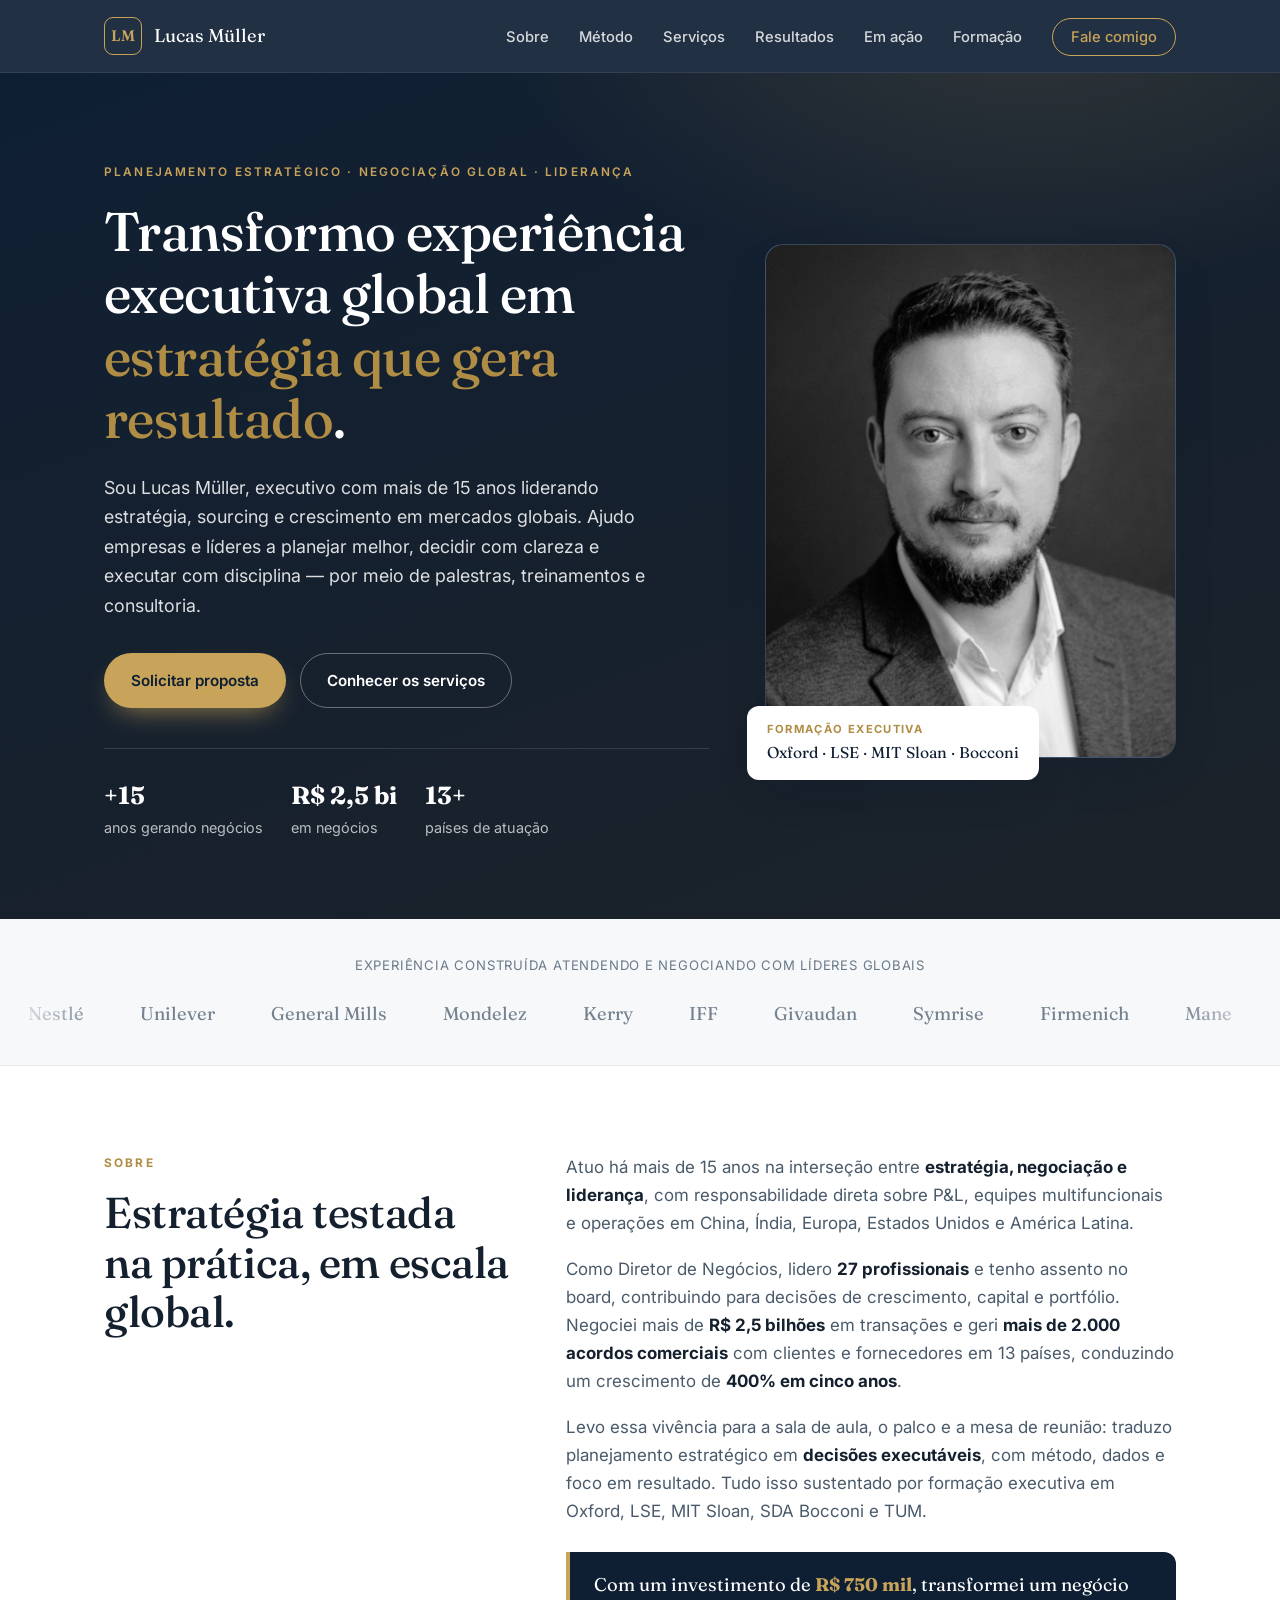
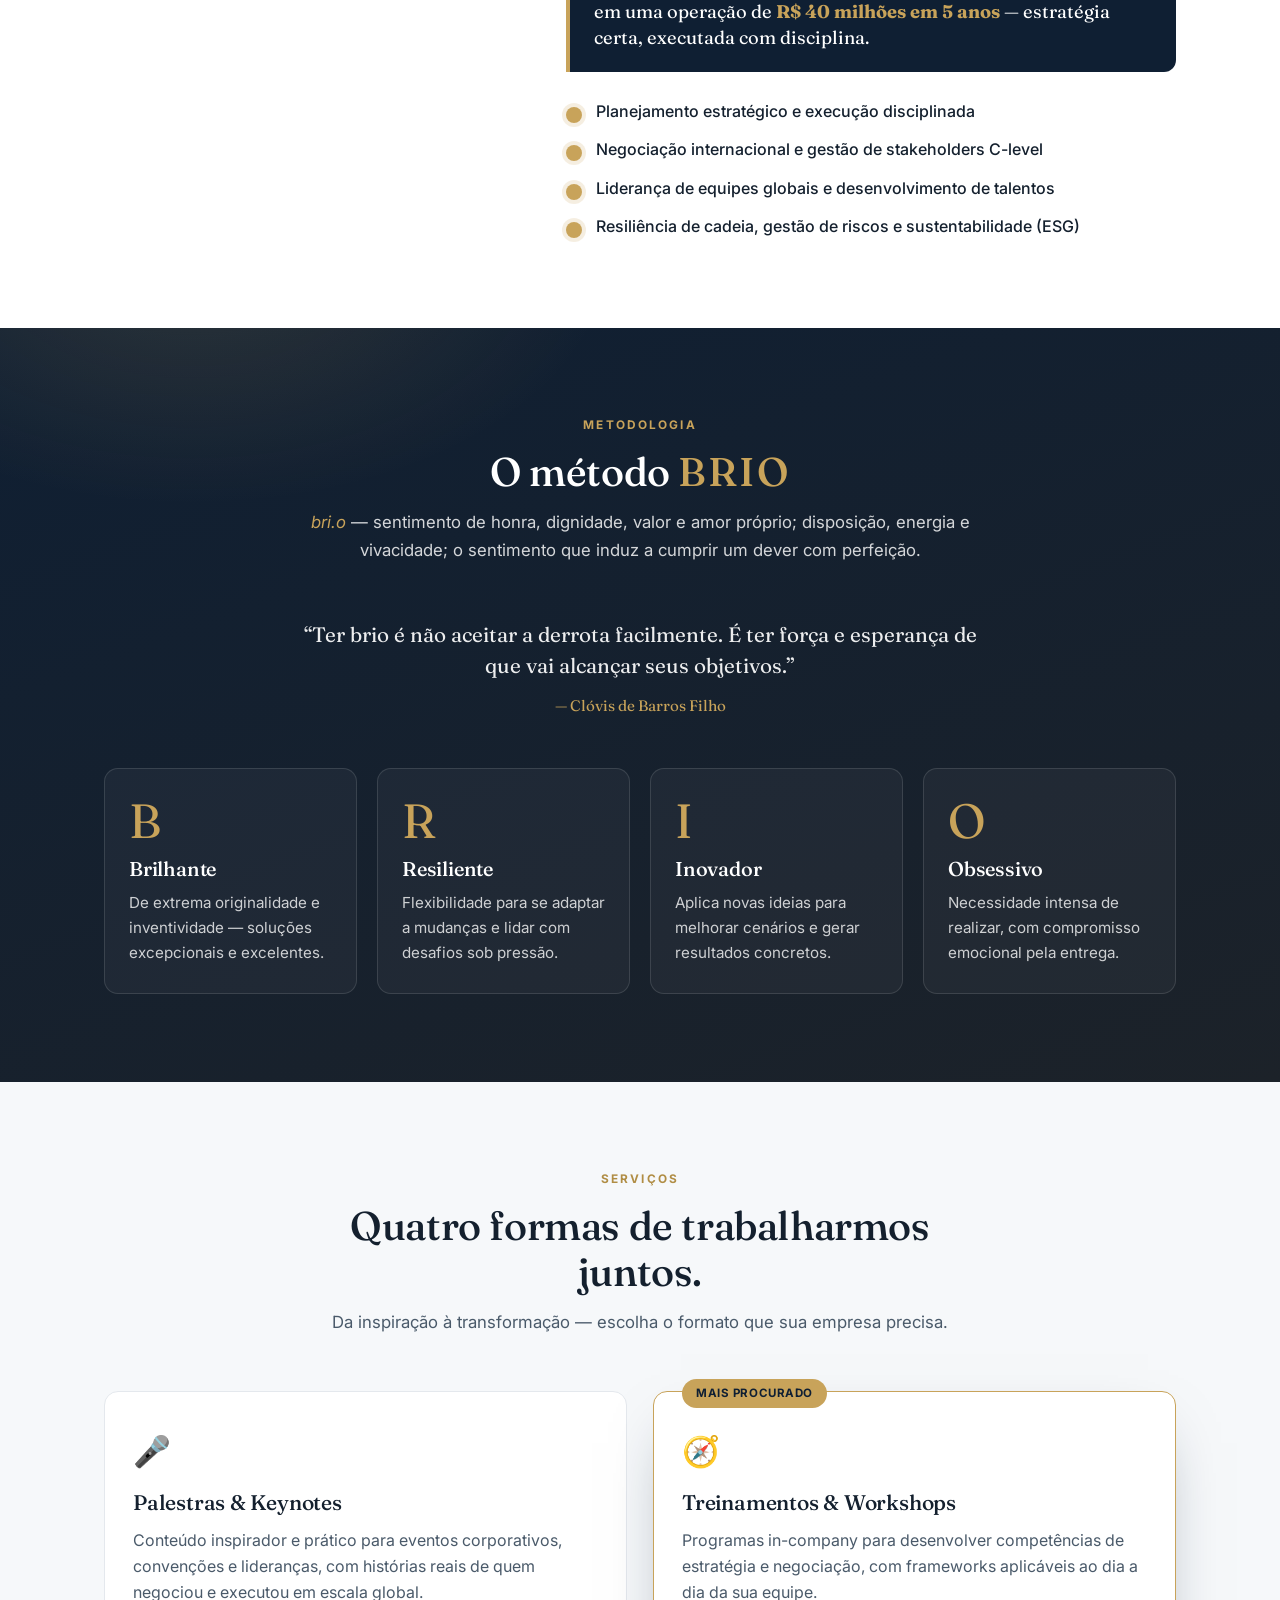
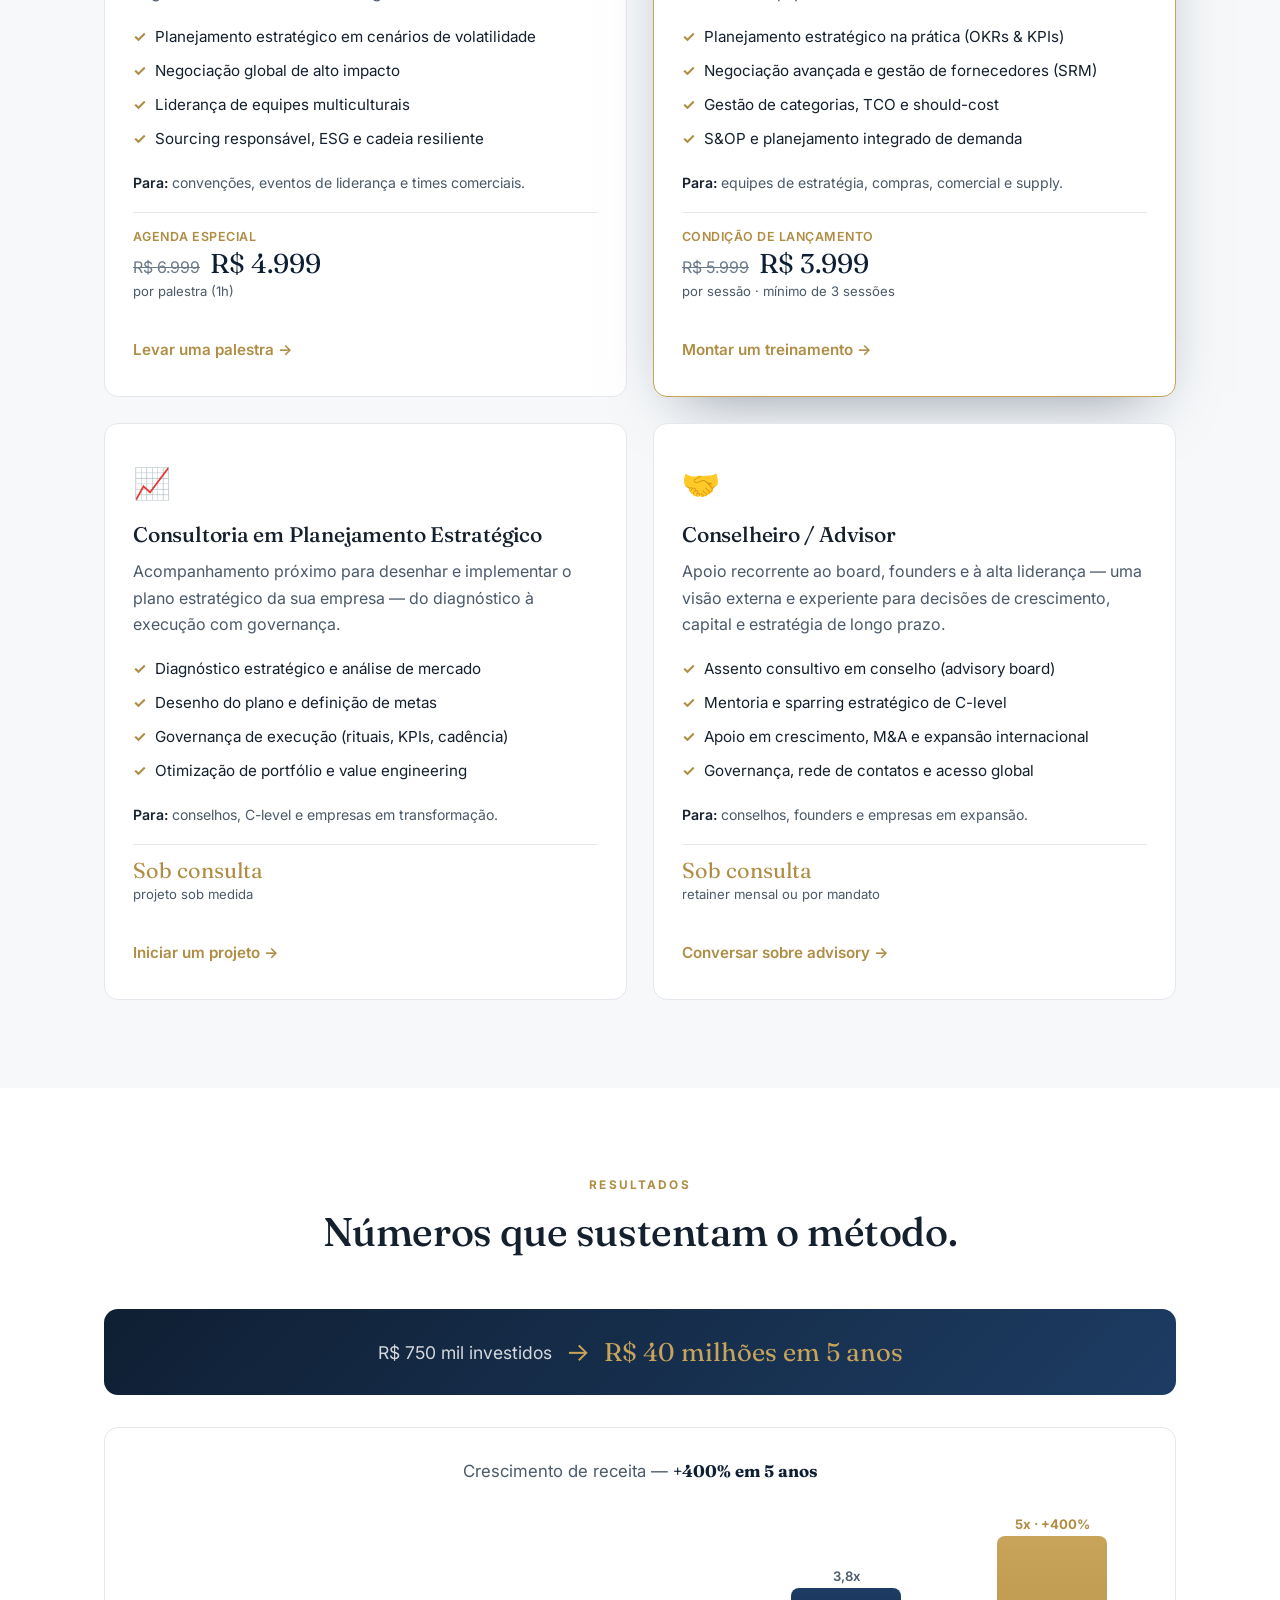
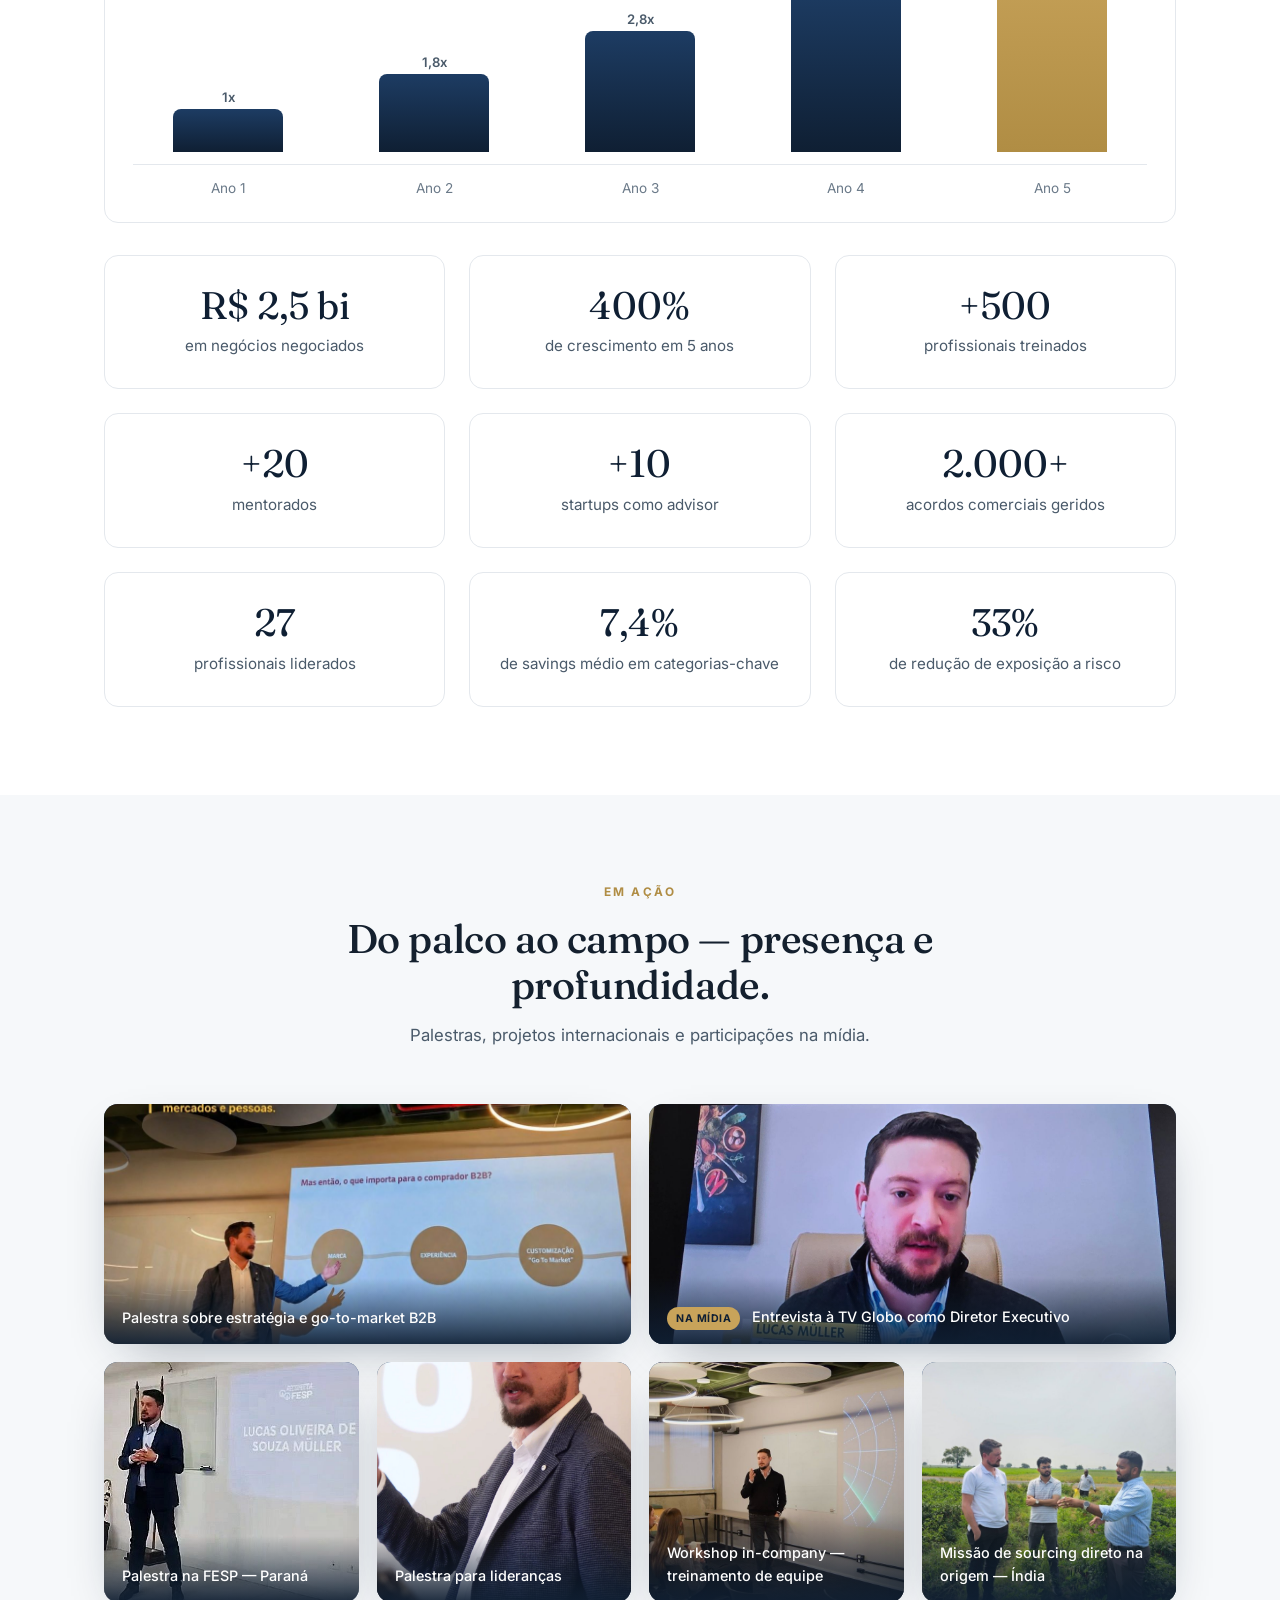
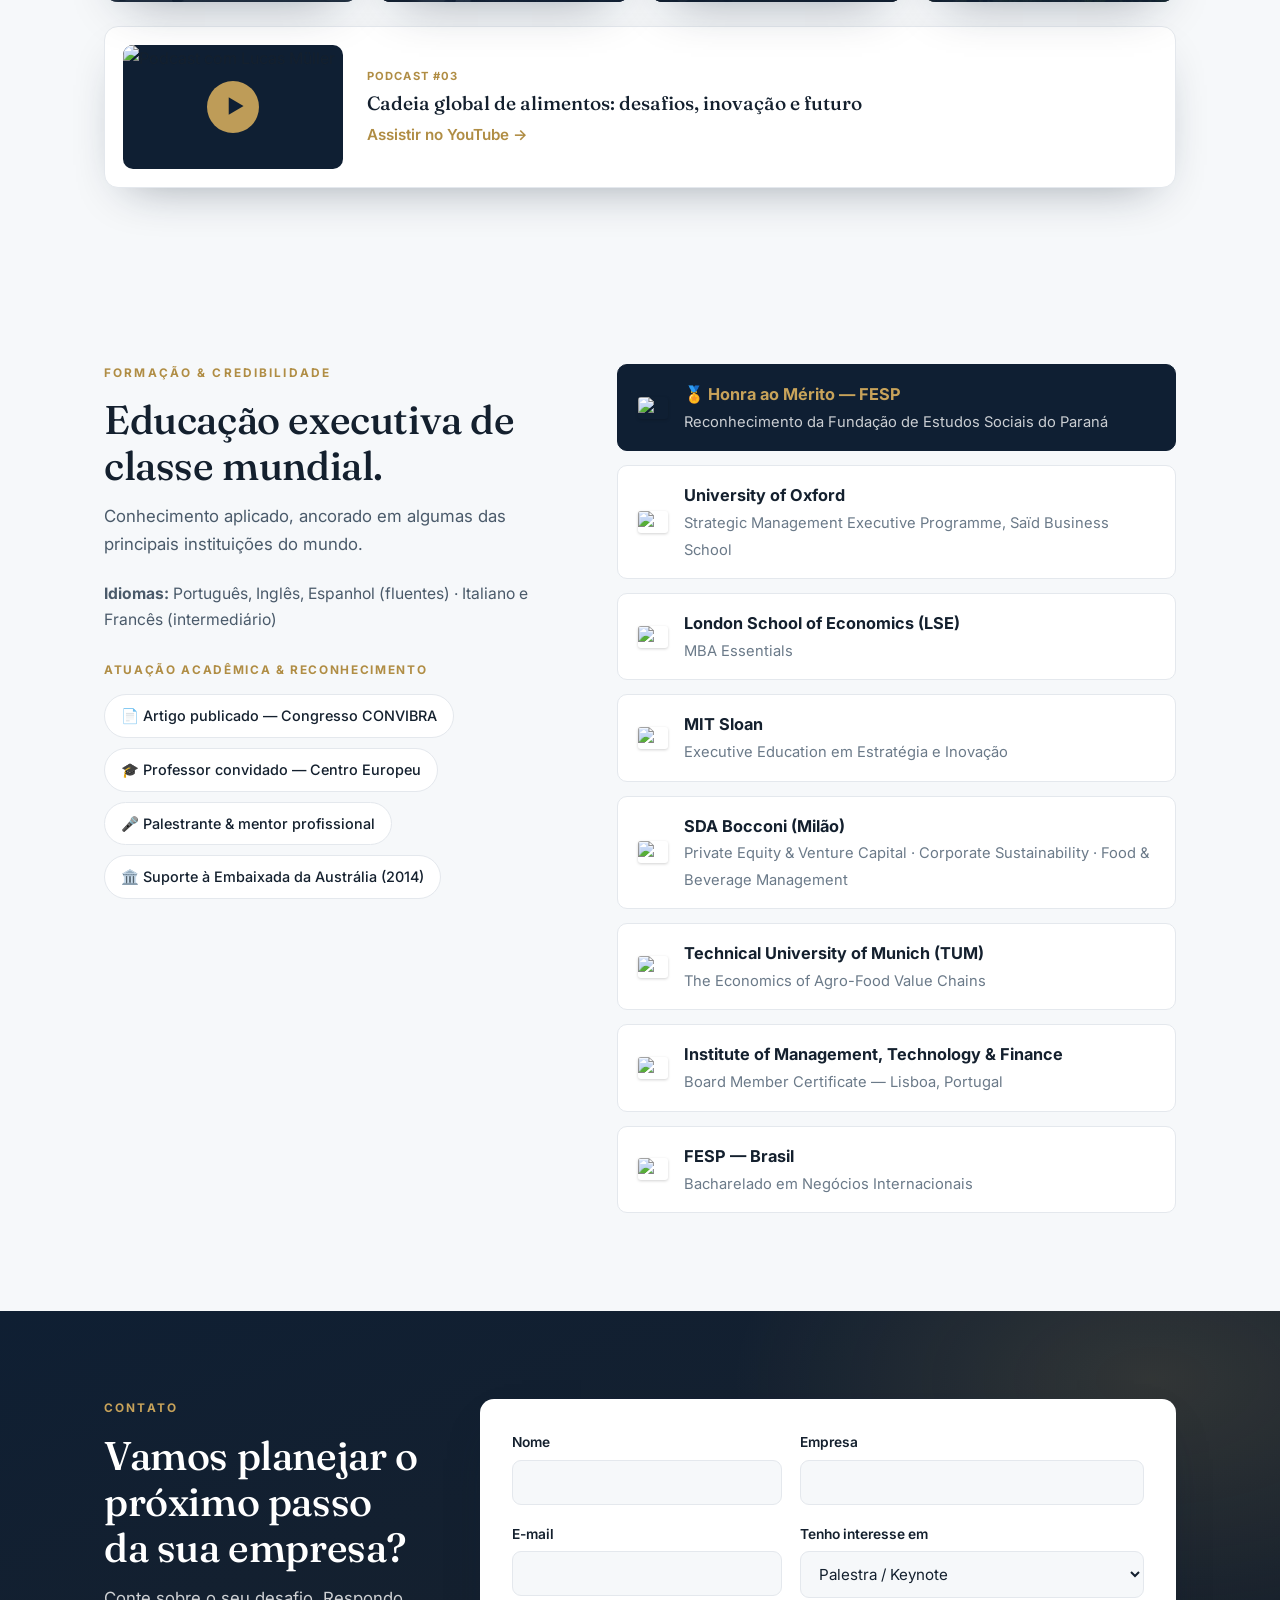
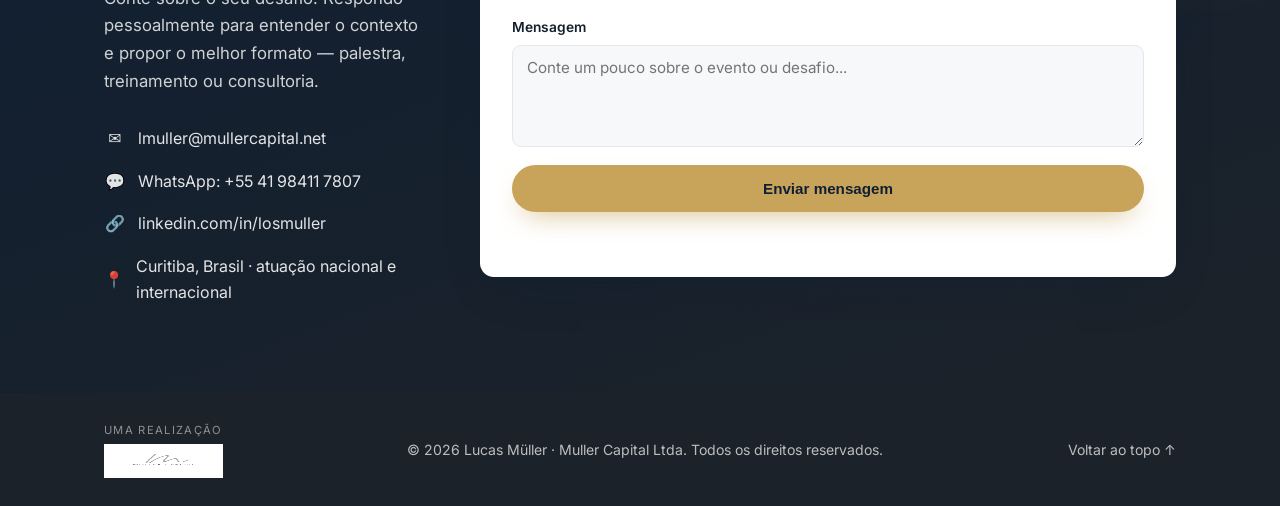
==== index.html @ fb9615a2 "Add files via upload" ====
<!DOCTYPE html>
<html lang="pt-BR">
<head>
  <meta charset="UTF-8" />
  <meta name="viewport" content="width=device-width, initial-scale=1.0" />
  <title>Lucas Müller — Palestras, Treinamentos e Consultoria em Planejamento Estratégico</title>
  <meta name="description" content="Lucas Müller — executivo com 15+ anos em estratégia, negociação global e liderança. Palestras, treinamentos e consultoria em planejamento estratégico para empresas." />
  <meta name="author" content="Lucas Müller" />
  <!-- Site público: indexável por buscadores -->
  <meta name="robots" content="index, follow" />
  <link rel="canonical" href="https://mullercapital.net/" />

  <!-- Open Graph / compartilhamento social -->
  <meta property="og:type" content="website" />
  <meta property="og:url" content="https://mullercapital.net/" />
  <meta property="og:site_name" content="Lucas Müller" />
  <meta property="og:title" content="Lucas Müller — Planejamento Estratégico" />
  <meta property="og:description" content="Palestras, treinamentos e consultoria em planejamento estratégico, negociação e liderança global." />
  <meta property="og:image" content="https://mullercapital.net/assets/lucas.jpg" />
  <meta property="og:locale" content="pt_BR" />
  <meta name="twitter:card" content="summary_large_image" />
  <meta name="twitter:title" content="Lucas Müller — Planejamento Estratégico" />
  <meta name="twitter:description" content="Palestras, treinamentos e consultoria em planejamento estratégico, negociação e liderança global." />
  <meta name="twitter:image" content="https://mullercapital.net/assets/lucas.jpg" />
  <meta name="theme-color" content="#0f1f33" />

  <link rel="icon" href="data:image/svg+xml,%3Csvg xmlns='http://www.w3.org/2000/svg' viewBox='0 0 64 64'%3E%3Crect width='64' height='64' rx='12' fill='%230f1f33'/%3E%3Ctext x='32' y='43' font-family='Georgia,serif' font-size='30' font-weight='700' fill='%23c8a35a' text-anchor='middle'%3ELM%3C/text%3E%3C/svg%3E" />
  <link rel="preconnect" href="https://fonts.googleapis.com" />
  <link rel="preconnect" href="https://fonts.gstatic.com" crossorigin />
  <link href="https://fonts.googleapis.com/css2?family=Fraunces:opsz,wght@9..144,400;9..144,500;9..144,600&family=Inter:wght@400;500;600;700&display=swap" rel="stylesheet" />
  <link rel="stylesheet" href="css/styles.css" />
</head>
<body>

  <!-- ===================== HEADER / NAV ===================== -->
  <header class="site-header" id="top">
    <div class="container nav-wrap">
      <a href="#top" class="brand">
        <span class="brand-mark">LM</span>
        <span class="brand-name">Lucas&nbsp;Müller</span>
      </a>
      <nav class="nav" aria-label="Navegação principal">
        <button class="nav-toggle" aria-expanded="false" aria-controls="nav-menu" aria-label="Abrir menu">
          <span></span><span></span><span></span>
        </button>
        <ul class="nav-menu" id="nav-menu">
          <li><a href="#sobre">Sobre</a></li>
          <li><a href="#metodo">Método</a></li>
          <li><a href="#servicos">Serviços</a></li>
          <li><a href="#resultados">Resultados</a></li>
          <li><a href="#acao">Em ação</a></li>
          <li><a href="#formacao">Formação</a></li>
          <li><a href="#contato" class="nav-cta">Fale comigo</a></li>
        </ul>
      </nav>
    </div>
  </header>

  <!-- ===================== HERO ===================== -->
  <section class="hero">
    <div class="container">
      <div class="hero-grid">
      <div class="hero-copy">
        <p class="eyebrow">Planejamento Estratégico · Negociação Global · Liderança</p>
        <h1>Transformo experiência executiva global em <span class="accent">estratégia que gera resultado</span>.</h1>
        <p class="lead">
          Sou Lucas Müller, executivo com mais de 15 anos liderando estratégia, sourcing e crescimento
          em mercados globais. Ajudo empresas e líderes a planejar melhor, decidir com clareza e executar
          com disciplina — por meio de palestras, treinamentos e consultoria.
        </p>
        <div class="hero-actions">
          <a href="#contato" class="btn btn-primary">Solicitar proposta</a>
          <a href="#servicos" class="btn btn-ghost">Conhecer os serviços</a>
        </div>
        <ul class="hero-trust">
          <li><strong>+15</strong> anos gerando negócios</li>
          <li><strong>R$ 2,5 bi</strong> em negócios</li>
          <li><strong>13+</strong> países de atuação</li>
        </ul>
      </div>
      <div class="hero-figure">
        <!-- Substitua o arquivo abaixo pela sua foto (assets/lucas.jpg) -->
        <div class="portrait" role="img" aria-label="Foto de Lucas Müller">
          <img src="assets/lucas.jpg" alt="Lucas Müller" onerror="this.style.display='none';this.parentNode.classList.add('portrait--placeholder')" />
          <span class="portrait-fallback">LM</span>
        </div>
        <div class="hero-badge">
          <span class="hero-badge-top">Formação executiva</span>
          <span class="hero-badge-main">Oxford · LSE · MIT Sloan · Bocconi</span>
        </div>
      </div>
      </div><!-- /.hero-grid -->
    </div><!-- /.container -->
  </section>

  <!-- ===================== LOGOS / CREDIBILIDADE ===================== -->
  <section class="logos" aria-label="Experiência com organizações globais">
    <div class="container">
      <p class="logos-label">Experiência construída atendendo e negociando com líderes globais</p>
    </div>
    <!-- Faixa animada (marquee). Para usar logos reais, troque o texto de cada <li>
         por <img src="assets/logos/nome.svg" alt="Empresa" /> nos DOIS blocos .logos-track. -->
    <div class="logos-marquee">
      <ul class="logos-track">
        <li>Nestlé</li><li>Unilever</li><li>General Mills</li><li>Mondelez</li><li>Kerry</li>
        <li>IFF</li><li>Givaudan</li><li>Symrise</li><li>Firmenich</li><li>Mane</li>
        <li>Robertet</li><li>McCormick</li><li>Ajinomoto</li><li>Nissin</li><li>McCain</li>
        <li>Kemin</li><li>Solina</li><li>Cramer</li><li>ITC</li><li>Foshan</li>
        <li>Duas Rodas</li><li>BRF</li><li>JBS</li><li>Minerva</li>
      </ul>
      <ul class="logos-track" aria-hidden="true">
        <li>Nestlé</li><li>Unilever</li><li>General Mills</li><li>Mondelez</li><li>Kerry</li>
        <li>IFF</li><li>Givaudan</li><li>Symrise</li><li>Firmenich</li><li>Mane</li>
        <li>Robertet</li><li>McCormick</li><li>Ajinomoto</li><li>Nissin</li><li>McCain</li>
        <li>Kemin</li><li>Solina</li><li>Cramer</li><li>ITC</li><li>Foshan</li>
        <li>Duas Rodas</li><li>BRF</li><li>JBS</li><li>Minerva</li>
      </ul>
    </div>
  </section>

  <!-- ===================== SOBRE ===================== -->
  <section id="sobre" class="section">
    <div class="container about-grid">
      <div class="about-intro">
        <p class="section-eyebrow">Sobre</p>
        <h2>Estratégia testada na prática, em escala global.</h2>
      </div>
      <div class="about-body">
        <p>
          Atuo há mais de 15 anos na interseção entre <strong>estratégia, negociação e liderança</strong>,
          com responsabilidade direta sobre P&amp;L, equipes multifuncionais e operações em China, Índia,
          Europa, Estados Unidos e América Latina.
        </p>
        <p>
          Como Diretor de Negócios, lidero <strong>27 profissionais</strong> e tenho assento no board,
          contribuindo para decisões de crescimento, capital e portfólio. Negociei mais de
          <strong>R$ 2,5 bilhões</strong> em transações e geri <strong>mais de 2.000 acordos comerciais</strong>
          com clientes e fornecedores em 13 países, conduzindo um crescimento de <strong>400% em cinco anos</strong>.
        </p>
        <p>
          Levo essa vivência para a sala de aula, o palco e a mesa de reunião: traduzo planejamento
          estratégico em <strong>decisões executáveis</strong>, com método, dados e foco em resultado.
          Tudo isso sustentado por formação executiva em Oxford, LSE, MIT Sloan, SDA Bocconi e TUM.
        </p>
        <blockquote class="about-highlight">
          Com um investimento de <strong>R$ 750 mil</strong>, transformei um negócio em uma operação de
          <strong>R$ 40 milhões em 5 anos</strong> — estratégia certa, executada com disciplina.
        </blockquote>
        <ul class="about-points">
          <li>Planejamento estratégico e execução disciplinada</li>
          <li>Negociação internacional e gestão de stakeholders C-level</li>
          <li>Liderança de equipes globais e desenvolvimento de talentos</li>
          <li>Resiliência de cadeia, gestão de riscos e sustentabilidade (ESG)</li>
        </ul>
      </div>
    </div>
  </section>

  <!-- ===================== MÉTODO BRIO ===================== -->
  <section id="metodo" class="section section--brio">
    <div class="container">
      <div class="section-head">
        <p class="section-eyebrow">Metodologia</p>
        <h2>O método <span class="brio-word">BRIO</span></h2>
        <p class="section-sub">
          <em>bri.o</em> — sentimento de honra, dignidade, valor e amor próprio; disposição, energia e
          vivacidade; o sentimento que induz a cumprir um dever com perfeição.
        </p>
      </div>

      <blockquote class="brio-quote">
        “Ter brio é não aceitar a derrota facilmente. É ter força e esperança de que vai alcançar seus objetivos.”
        <cite>— Clóvis de Barros Filho</cite>
      </blockquote>

      <div class="brio-grid">
        <article class="brio-card">
          <span class="brio-letter">B</span>
          <h3>Brilhante</h3>
          <p>De extrema originalidade e inventividade — soluções excepcionais e excelentes.</p>
        </article>
        <article class="brio-card">
          <span class="brio-letter">R</span>
          <h3>Resiliente</h3>
          <p>Flexibilidade para se adaptar a mudanças e lidar com desafios sob pressão.</p>
        </article>
        <article class="brio-card">
          <span class="brio-letter">I</span>
          <h3>Inovador</h3>
          <p>Aplica novas ideias para melhorar cenários e gerar resultados concretos.</p>
        </article>
        <article class="brio-card">
          <span class="brio-letter">O</span>
          <h3>Obsessivo</h3>
          <p>Necessidade intensa de realizar, com compromisso emocional pela entrega.</p>
        </article>
      </div>
    </div>
  </section>

  <!-- ===================== SERVIÇOS ===================== -->
  <section id="servicos" class="section section--alt">
    <div class="container">
      <div class="section-head">
        <p class="section-eyebrow">Serviços</p>
        <h2>Quatro formas de trabalharmos juntos.</h2>
        <p class="section-sub">Da inspiração à transformação — escolha o formato que sua empresa precisa.</p>
      </div>

      <div class="cards">
        <!-- Palestras -->
        <article class="card">
          <div class="card-icon" aria-hidden="true">🎤</div>
          <h3>Palestras &amp; Keynotes</h3>
          <p>Conteúdo inspirador e prático para eventos corporativos, convenções e lideranças, com histórias reais de quem negociou e executou em escala global.</p>
          <ul class="card-list">
            <li>Planejamento estratégico em cenários de volatilidade</li>
            <li>Negociação global de alto impacto</li>
            <li>Liderança de equipes multiculturais</li>
            <li>Sourcing responsável, ESG e cadeia resiliente</li>
          </ul>
          <p class="card-aud"><span>Para:</span> convenções, eventos de liderança e times comerciais.</p>
          <p class="card-price">
            <span class="card-price-label">Agenda especial</span>
            <span class="card-price-row"><span class="card-price-old">R$ 6.999</span><span class="card-price-value">R$ 4.999</span></span>
            <span class="card-price-unit">por palestra (1h)</span>
          </p>
          <a href="#contato" class="card-link">Levar uma palestra &rarr;</a>
        </article>

        <!-- Treinamentos -->
        <article class="card card--featured">
          <div class="card-flag">Mais procurado</div>
          <div class="card-icon" aria-hidden="true">🧭</div>
          <h3>Treinamentos &amp; Workshops</h3>
          <p>Programas in-company para desenvolver competências de estratégia e negociação, com frameworks aplicáveis ao dia a dia da sua equipe.</p>
          <ul class="card-list">
            <li>Planejamento estratégico na prática (OKRs &amp; KPIs)</li>
            <li>Negociação avançada e gestão de fornecedores (SRM)</li>
            <li>Gestão de categorias, TCO e should-cost</li>
            <li>S&amp;OP e planejamento integrado de demanda</li>
          </ul>
          <p class="card-aud"><span>Para:</span> equipes de estratégia, compras, comercial e supply.</p>
          <p class="card-price">
            <span class="card-price-label">Condição de lançamento</span>
            <span class="card-price-row"><span class="card-price-old">R$ 5.999</span><span class="card-price-value">R$ 3.999</span></span>
            <span class="card-price-unit">por sessão · mínimo de 3 sessões</span>
          </p>
          <a href="#contato" class="card-link">Montar um treinamento &rarr;</a>
        </article>

        <!-- Consultoria -->
        <article class="card">
          <div class="card-icon" aria-hidden="true">📈</div>
          <h3>Consultoria em Planejamento Estratégico</h3>
          <p>Acompanhamento próximo para desenhar e implementar o plano estratégico da sua empresa — do diagnóstico à execução com governança.</p>
          <ul class="card-list">
            <li>Diagnóstico estratégico e análise de mercado</li>
            <li>Desenho do plano e definição de metas</li>
            <li>Governança de execução (rituais, KPIs, cadência)</li>
            <li>Otimização de portfólio e value engineering</li>
          </ul>
          <p class="card-aud"><span>Para:</span> conselhos, C-level e empresas em transformação.</p>
          <p class="card-price"><span class="card-price-value card-price-value--consult">Sob consulta</span><span class="card-price-unit">projeto sob medida</span></p>
          <a href="#contato" class="card-link">Iniciar um projeto &rarr;</a>
        </article>

        <!-- Conselheiro / Advisor -->
        <article class="card">
          <div class="card-icon" aria-hidden="true">🤝</div>
          <h3>Conselheiro / Advisor</h3>
          <p>Apoio recorrente ao board, founders e à alta liderança — uma visão externa e experiente para decisões de crescimento, capital e estratégia de longo prazo.</p>
          <ul class="card-list">
            <li>Assento consultivo em conselho (advisory board)</li>
            <li>Mentoria e sparring estratégico de C-level</li>
            <li>Apoio em crescimento, M&amp;A e expansão internacional</li>
            <li>Governança, rede de contatos e acesso global</li>
          </ul>
          <p class="card-aud"><span>Para:</span> conselhos, founders e empresas em expansão.</p>
          <p class="card-price"><span class="card-price-value card-price-value--consult">Sob consulta</span><span class="card-price-unit">retainer mensal ou por mandato</span></p>
          <a href="#contato" class="card-link">Conversar sobre advisory &rarr;</a>
        </article>
      </div>
    </div>
  </section>

  <!-- ===================== RESULTADOS ===================== -->
  <section id="resultados" class="section">
    <div class="container">
      <div class="section-head">
        <p class="section-eyebrow">Resultados</p>
        <h2>Números que sustentam o método.</h2>
      </div>
      <div class="result-banner">
        <span class="result-banner-from">R$ 750 mil investidos</span>
        <span class="result-banner-arrow" aria-hidden="true">→</span>
        <span class="result-banner-to">R$ 40 milhões em 5 anos</span>
      </div>

      <figure class="growth-chart" aria-label="Gráfico de crescimento de receita: 400% em cinco anos">
        <figcaption class="growth-title">Crescimento de receita — <strong>+400% em 5 anos</strong></figcaption>
        <div class="growth-bars">
          <div class="growth-bar" style="--h: 20%"><span class="growth-val">1x</span></div>
          <div class="growth-bar" style="--h: 36%"><span class="growth-val">1,8x</span></div>
          <div class="growth-bar" style="--h: 56%"><span class="growth-val">2,8x</span></div>
          <div class="growth-bar" style="--h: 76%"><span class="growth-val">3,8x</span></div>
          <div class="growth-bar growth-bar--peak" style="--h: 100%"><span class="growth-val">5x · +400%</span></div>
        </div>
        <div class="growth-labels">
          <span>Ano 1</span><span>Ano 2</span><span>Ano 3</span><span>Ano 4</span><span>Ano 5</span>
        </div>
      </figure>

      <div class="stats">
        <div class="stat"><span class="stat-num">R$ 2,5 bi</span><span class="stat-label">em negócios negociados</span></div>
        <div class="stat"><span class="stat-num">400%</span><span class="stat-label">de crescimento em 5 anos</span></div>
        <div class="stat"><span class="stat-num">+500</span><span class="stat-label">profissionais treinados</span></div>
        <div class="stat"><span class="stat-num">+20</span><span class="stat-label">mentorados</span></div>
        <div class="stat"><span class="stat-num">+10</span><span class="stat-label">startups como advisor</span></div>
        <div class="stat"><span class="stat-num">2.000+</span><span class="stat-label">acordos comerciais geridos</span></div>
        <div class="stat"><span class="stat-num">27</span><span class="stat-label">profissionais liderados</span></div>
        <div class="stat"><span class="stat-num">7,4%</span><span class="stat-label">de savings médio em categorias-chave</span></div>
        <div class="stat"><span class="stat-num">33%</span><span class="stat-label">de redução de exposição a risco</span></div>
      </div>
    </div>
  </section>

  <!-- ===================== EM AÇÃO / GALERIA ===================== -->
  <section id="acao" class="section section--alt">
    <div class="container">
      <div class="section-head">
        <p class="section-eyebrow">Em ação</p>
        <h2>Do palco ao campo — presença e profundidade.</h2>
        <p class="section-sub">Palestras, projetos internacionais e participações na mídia.</p>
      </div>

      <div class="gallery">
        <figure class="gallery-item gallery-item--wide">
          <img src="assets/palestra-office.jpg" alt="Lucas Müller palestrando sobre estratégia B2B" loading="lazy" />
          <figcaption>Palestra sobre estratégia e go-to-market B2B</figcaption>
        </figure>
        <figure class="gallery-item gallery-item--media">
          <img src="assets/midia-globo.jpg" alt="Lucas Müller em entrevista na TV Globo como diretor executivo da BCFoods Brasil" loading="lazy" />
          <figcaption><span class="media-tag">Na mídia</span> Entrevista à TV Globo como Diretor Executivo</figcaption>
        </figure>
        <figure class="gallery-item">
          <img src="assets/palestra-fesp.jpg" alt="Lucas Müller palestrando na FESP" loading="lazy" />
          <figcaption>Palestra na FESP — Paraná</figcaption>
        </figure>
        <figure class="gallery-item">
          <img src="assets/palestra-3.jpg" alt="Lucas Müller em palestra para plateia" loading="lazy" />
          <figcaption>Palestra para lideranças</figcaption>
        </figure>
        <figure class="gallery-item">
          <img src="assets/palestra-4.jpg" alt="Lucas Müller conduzindo workshop in-company em sala corporativa" loading="lazy" />
          <figcaption>Workshop in-company — treinamento de equipe</figcaption>
        </figure>
        <figure class="gallery-item">
          <img src="assets/india-campo.jpg" alt="Lucas Müller em missão de sourcing na Índia" loading="lazy" />
          <figcaption>Missão de sourcing direto na origem — Índia</figcaption>
        </figure>
      </div>

      <a class="podcast-cta" href="https://www.youtube.com/watch?v=e5Wu9kVjxiY" target="_blank" rel="noopener">
        <span class="podcast-thumb">
          <img src="https://img.youtube.com/vi/e5Wu9kVjxiY/hqdefault.jpg" alt="Podcast com Lucas Müller" loading="lazy" />
          <span class="podcast-play" aria-hidden="true">▶</span>
        </span>
        <span class="podcast-info">
          <span class="podcast-tag">Podcast #03</span>
          <strong>Cadeia global de alimentos: desafios, inovação e futuro</strong>
          <span class="podcast-link-text">Assistir no YouTube &rarr;</span>
        </span>
      </a>
    </div>
  </section>

  <!-- ===================== LIGHTBOX (ampliar fotos) ===================== -->
  <div class="lightbox" id="lightbox" role="dialog" aria-modal="true" aria-label="Imagem ampliada" hidden>
    <button class="lightbox-close" id="lightbox-close" aria-label="Fechar">&times;</button>
    <button class="lightbox-nav lightbox-prev" id="lightbox-prev" aria-label="Anterior">&#8249;</button>
    <figure class="lightbox-content">
      <img id="lightbox-img" src="" alt="" />
      <figcaption id="lightbox-caption"></figcaption>
    </figure>
    <button class="lightbox-nav lightbox-next" id="lightbox-next" aria-label="Próxima">&#8250;</button>
  </div>

  <!-- ===================== FORMAÇÃO ===================== -->
  <section id="formacao" class="section section--alt">
    <div class="container formacao-grid">
      <div class="section-head section-head--left">
        <p class="section-eyebrow">Formação &amp; credibilidade</p>
        <h2>Educação executiva de classe mundial.</h2>
        <p class="section-sub">Conhecimento aplicado, ancorado em algumas das principais instituições do mundo.</p>
        <p class="formacao-langs"><strong>Idiomas:</strong> Português, Inglês, Espanhol (fluentes) · Italiano e Francês (intermediário)</p>
        <div class="formacao-extra">
          <p class="formacao-extra-title">Atuação acadêmica &amp; reconhecimento</p>
          <ul class="formacao-tags">
            <li>📄 Artigo publicado — Congresso CONVIBRA</li>
            <li>🎓 Professor convidado — Centro Europeu</li>
            <li>🎤 Palestrante &amp; mentor profissional</li>
            <li>🏛️ Suporte à Embaixada da Austrália (2014)</li>
          </ul>
        </div>
      </div>
      <ul class="formacao-list">
        <li class="formacao-honor">
          <img class="flag" src="https://flagcdn.com/w40/br.png" srcset="https://flagcdn.com/w80/br.png 2x" alt="Brasil" width="30" height="22" loading="lazy" />
          <div class="formacao-text"><strong>🏅 Honra ao Mérito — FESP</strong><span>Reconhecimento da Fundação de Estudos Sociais do Paraná</span></div>
        </li>
        <li>
          <img class="flag" src="https://flagcdn.com/w40/gb.png" srcset="https://flagcdn.com/w80/gb.png 2x" alt="Reino Unido" width="30" height="22" loading="lazy" />
          <div class="formacao-text"><strong>University of Oxford</strong><span>Strategic Management Executive Programme, Saïd Business School</span></div>
        </li>
        <li>
          <img class="flag" src="https://flagcdn.com/w40/gb.png" srcset="https://flagcdn.com/w80/gb.png 2x" alt="Reino Unido" width="30" height="22" loading="lazy" />
          <div class="formacao-text"><strong>London School of Economics (LSE)</strong><span>MBA Essentials</span></div>
        </li>
        <li>
          <img class="flag" src="https://flagcdn.com/w40/us.png" srcset="https://flagcdn.com/w80/us.png 2x" alt="Estados Unidos" width="30" height="22" loading="lazy" />
          <div class="formacao-text"><strong>MIT Sloan</strong><span>Executive Education em Estratégia e Inovação</span></div>
        </li>
        <li>
          <img class="flag" src="https://flagcdn.com/w40/it.png" srcset="https://flagcdn.com/w80/it.png 2x" alt="Itália" width="30" height="22" loading="lazy" />
          <div class="formacao-text"><strong>SDA Bocconi (Milão)</strong><span>Private Equity &amp; Venture Capital · Corporate Sustainability · Food &amp; Beverage Management</span></div>
        </li>
        <li>
          <img class="flag" src="https://flagcdn.com/w40/de.png" srcset="https://flagcdn.com/w80/de.png 2x" alt="Alemanha" width="30" height="22" loading="lazy" />
          <div class="formacao-text"><strong>Technical University of Munich (TUM)</strong><span>The Economics of Agro-Food Value Chains</span></div>
        </li>
        <li>
          <img class="flag" src="https://flagcdn.com/w40/pt.png" srcset="https://flagcdn.com/w80/pt.png 2x" alt="Portugal" width="30" height="22" loading="lazy" />
          <div class="formacao-text"><strong>Institute of Management, Technology &amp; Finance</strong><span>Board Member Certificate — Lisboa, Portugal</span></div>
        </li>
        <li>
          <img class="flag" src="https://flagcdn.com/w40/br.png" srcset="https://flagcdn.com/w80/br.png 2x" alt="Brasil" width="30" height="22" loading="lazy" />
          <div class="formacao-text"><strong>FESP — Brasil</strong><span>Bacharelado em Negócios Internacionais</span></div>
        </li>
      </ul>
    </div>
  </section>

  <!-- ===================== CTA + CONTATO ===================== -->
  <section id="contato" class="section section--contact">
    <div class="container contact-grid">
      <div class="contact-info">
        <p class="section-eyebrow">Contato</p>
        <h2>Vamos planejar o próximo passo da sua empresa?</h2>
        <p class="section-sub">Conte sobre o seu desafio. Respondo pessoalmente para entender o contexto e propor o melhor formato — palestra, treinamento ou consultoria.</p>
        <ul class="contact-links">
          <li>
            <span class="contact-icon" aria-hidden="true">✉️</span>
            <a href="mailto:lmuller@mullercapital.net">lmuller@mullercapital.net</a>
          </li>
          <li>
            <span class="contact-icon" aria-hidden="true">💬</span>
            <a href="https://wa.me/5541984117807" target="_blank" rel="noopener">WhatsApp: +55 41 98411 7807</a>
          </li>
          <li>
            <span class="contact-icon" aria-hidden="true">🔗</span>
            <a href="https://linkedin.com/in/losmuller" target="_blank" rel="noopener">linkedin.com/in/losmuller</a>
          </li>
          <li>
            <span class="contact-icon" aria-hidden="true">📍</span>
            <span>Curitiba, Brasil · atuação nacional e internacional</span>
          </li>
        </ul>
      </div>

      <!-- Formulário: abre o app de e-mail do visitante já preenchido (ver README para trocar por Formspree) -->
      <form class="contact-form" id="contact-form" action="mailto:lmuller@mullercapital.net" method="post" enctype="text/plain">
        <div class="field">
          <label for="nome">Nome</label>
          <input type="text" id="nome" name="nome" autocomplete="name" required />
        </div>
        <div class="field">
          <label for="empresa">Empresa</label>
          <input type="text" id="empresa" name="empresa" autocomplete="organization" />
        </div>
        <div class="field">
          <label for="email">E-mail</label>
          <input type="email" id="email" name="email" autocomplete="email" required />
        </div>
        <div class="field">
          <label for="interesse">Tenho interesse em</label>
          <select id="interesse" name="interesse">
            <option value="Palestra">Palestra / Keynote</option>
            <option value="Treinamento">Treinamento / Workshop</option>
            <option value="Consultoria">Consultoria em Planejamento Estratégico</option>
            <option value="Advisor">Conselheiro / Advisor</option>
            <option value="Outro">Outro</option>
          </select>
        </div>
        <div class="field field--full">
          <label for="mensagem">Mensagem</label>
          <textarea id="mensagem" name="mensagem" rows="4" placeholder="Conte um pouco sobre o evento ou desafio..." required></textarea>
        </div>
        <button type="submit" class="btn btn-primary btn-block">Enviar mensagem</button>
        <p class="form-status" id="form-status" role="status" aria-live="polite"></p>
      </form>
    </div>
  </section>

  <!-- ===================== FOOTER ===================== -->
  <footer class="site-footer">
    <div class="container footer-wrap">
      <div class="footer-realizacao">
        <span class="footer-realizacao-label">uma realização</span>
        <img src="assets/muller-capital.png" alt="Muller Capital" class="footer-logo" onerror="this.replaceWith(Object.assign(document.createElement('span'),{className:'footer-brand',textContent:'Muller Capital'}))" />
      </div>
      <span class="footer-copy">© <span id="year"></span> Lucas Müller · Muller Capital Ltda. Todos os direitos reservados.</span>
      <a href="#top" class="footer-top">Voltar ao topo &uarr;</a>
    </div>
  </footer>

  <script src="js/main.js"></script>
</body>
</html>
---- css/styles.css ----
/* =========================================================
   Lucas Müller — Planejamento Estratégico
   Paleta executiva: navy / grafite + dourado
   ========================================================= */

:root {
  --navy: #0f1f33;
  --navy-700: #16304f;
  --navy-600: #1d3c63;
  --graphite: #1c2229;
  --gold: #c8a35a;
  --gold-dark: #b08d44;
  --ink: #14202e;
  --slate: #4a5a6a;
  --muted: #6b7a89;
  --line: #e4e8ed;
  --bg: #ffffff;
  --bg-alt: #f6f8fa;
  --bg-dark: #0f1f33;
  --white: #ffffff;

  --maxw: 1120px;
  --radius: 14px;
  --shadow: 0 18px 50px -24px rgba(15, 31, 51, 0.45);
  --font-display: "Fraunces", Georgia, serif;
  --font-body: "Inter", system-ui, -apple-system, Segoe UI, Roboto, sans-serif;
}

* { box-sizing: border-box; margin: 0; padding: 0; }

html { scroll-behavior: smooth; }

body {
  font-family: var(--font-body);
  color: var(--ink);
  background: var(--bg);
  line-height: 1.65;
  -webkit-font-smoothing: antialiased;
}

img { max-width: 100%; display: block; }

a { color: inherit; text-decoration: none; }

.container {
  width: 100%;
  max-width: var(--maxw);
  margin: 0 auto;
  padding: 0 24px;
}

h1, h2, h3 { font-family: var(--font-display); font-weight: 500; line-height: 1.15; letter-spacing: -0.01em; }

.accent { color: var(--gold-dark); }

/* ===================== BUTTONS ===================== */
.btn {
  display: inline-flex;
  align-items: center;
  justify-content: center;
  gap: 8px;
  padding: 14px 26px;
  border-radius: 999px;
  font-weight: 600;
  font-size: 0.95rem;
  cursor: pointer;
  border: 1.5px solid transparent;
  transition: transform 0.15s ease, box-shadow 0.2s ease, background 0.2s ease, color 0.2s ease;
}
.btn:hover { transform: translateY(-2px); }

.btn-primary {
  background: var(--gold);
  color: var(--navy);
  box-shadow: 0 12px 28px -12px rgba(200, 163, 90, 0.8);
}
.btn-primary:hover { background: var(--gold-dark); }

.btn-ghost {
  background: transparent;
  color: var(--white);
  border-color: rgba(255, 255, 255, 0.35);
}
.btn-ghost:hover { border-color: var(--gold); color: var(--gold); }

.btn-block { width: 100%; }

/* ===================== HEADER / NAV ===================== */
.site-header {
  position: sticky;
  top: 0;
  z-index: 50;
  background: rgba(15, 31, 51, 0.92);
  backdrop-filter: blur(10px);
  border-bottom: 1px solid rgba(255, 255, 255, 0.08);
}
.nav-wrap {
  display: flex;
  align-items: center;
  justify-content: space-between;
  height: 72px;
}
.brand { display: flex; align-items: center; gap: 12px; color: var(--white); }
.brand-mark {
  width: 38px; height: 38px;
  display: grid; place-items: center;
  border: 1.5px solid var(--gold);
  color: var(--gold);
  border-radius: 9px;
  font-family: var(--font-display);
  font-weight: 600;
  font-size: 0.95rem;
}
.brand-name { font-family: var(--font-display); font-size: 1.15rem; color: var(--white); }

.nav-menu { list-style: none; display: flex; align-items: center; gap: 30px; }
.nav-menu a { color: rgba(255, 255, 255, 0.82); font-size: 0.92rem; font-weight: 500; transition: color 0.2s; }
.nav-menu a:hover { color: var(--gold); }
.nav-cta {
  border: 1.5px solid var(--gold);
  color: var(--gold) !important;
  padding: 9px 18px;
  border-radius: 999px;
}
.nav-cta:hover { background: var(--gold); color: var(--navy) !important; }

.nav-toggle {
  display: none;
  flex-direction: column;
  gap: 5px;
  background: none;
  border: none;
  cursor: pointer;
  padding: 8px;
}
.nav-toggle span { width: 24px; height: 2px; background: var(--white); border-radius: 2px; transition: 0.3s; }

/* ===================== HERO ===================== */
.hero {
  background:
    radial-gradient(900px 500px at 80% -10%, rgba(200,163,90,0.18), transparent 60%),
    linear-gradient(160deg, var(--navy) 0%, var(--graphite) 100%);
  color: var(--white);
  padding: 90px 0 80px;
  position: relative;
  overflow: hidden;
}
.hero-grid {
  display: grid;
  grid-template-columns: 1.25fr 0.85fr;
  gap: 56px;
  align-items: center;
}
.eyebrow {
  text-transform: uppercase;
  letter-spacing: 0.18em;
  font-size: 0.74rem;
  font-weight: 600;
  color: var(--gold);
  margin-bottom: 18px;
}
.hero h1 { font-size: clamp(2.1rem, 4.4vw, 3.4rem); margin-bottom: 22px; }
.lead { font-size: 1.12rem; color: rgba(255, 255, 255, 0.85); max-width: 560px; margin-bottom: 32px; }
.hero-actions { display: flex; flex-wrap: wrap; gap: 14px; margin-bottom: 40px; }
.hero-trust {
  list-style: none;
  display: flex;
  flex-wrap: wrap;
  gap: 28px;
  padding-top: 26px;
  border-top: 1px solid rgba(255, 255, 255, 0.12);
}
.hero-trust li { font-size: 0.9rem; color: rgba(255, 255, 255, 0.7); }
.hero-trust strong { display: block; font-family: var(--font-display); font-size: 1.55rem; color: var(--white); }

/* Hero figure / portrait */
.hero-figure { position: relative; }
.portrait {
  position: relative;
  aspect-ratio: 4 / 5;
  border-radius: 18px;
  overflow: hidden;
  border: 1px solid rgba(255, 255, 255, 0.14);
  background: linear-gradient(160deg, var(--navy-600), var(--graphite));
  box-shadow: var(--shadow);
  display: grid;
  place-items: center;
}
.portrait img { width: 100%; height: 100%; object-fit: cover; }
.portrait-fallback {
  position: absolute;
  font-family: var(--font-display);
  font-size: 4rem;
  color: rgba(200, 163, 90, 0.55);
  display: none;
}
.portrait--placeholder .portrait-fallback { display: block; }
.hero-badge {
  position: absolute;
  bottom: -22px;
  left: -18px;
  background: var(--white);
  color: var(--navy);
  padding: 14px 20px;
  border-radius: 12px;
  box-shadow: var(--shadow);
}
.hero-badge-top { display: block; font-size: 0.7rem; letter-spacing: 0.12em; text-transform: uppercase; color: var(--gold-dark); font-weight: 700; }
.hero-badge-main { display: block; font-family: var(--font-display); font-size: 0.98rem; margin-top: 2px; }

/* ===================== LOGOS (faixa animada) ===================== */
.logos { background: var(--bg-alt); padding: 36px 0; border-bottom: 1px solid var(--line); overflow: hidden; }
.logos-label { text-align: center; font-size: 0.82rem; letter-spacing: 0.06em; color: var(--muted); margin-bottom: 22px; text-transform: uppercase; }

.logos-marquee {
  display: flex;
  width: 100%;
  /* máscara para esmaecer nas bordas */
  -webkit-mask-image: linear-gradient(90deg, transparent, #000 8%, #000 92%, transparent);
  mask-image: linear-gradient(90deg, transparent, #000 8%, #000 92%, transparent);
}
.logos-track {
  list-style: none;
  display: flex;
  align-items: center;
  gap: 56px;
  padding: 0 28px;
  flex-shrink: 0;
  min-width: 100%;
  justify-content: space-around;
  animation: logos-scroll 38s linear infinite;
}
.logos-marquee:hover .logos-track { animation-play-state: paused; }
.logos-track li {
  font-family: var(--font-display);
  font-size: 1.15rem;
  color: var(--slate);
  white-space: nowrap;
  opacity: 0.75;
  transition: opacity 0.2s, color 0.2s;
}
.logos-track li:hover { opacity: 1; color: var(--navy); }
/* Quando trocar por logos reais (img): */
.logos-track li img { height: 34px; width: auto; filter: grayscale(1); opacity: 0.7; transition: filter 0.2s, opacity 0.2s; }
.logos-track li img:hover { filter: grayscale(0); opacity: 1; }

@keyframes logos-scroll {
  from { transform: translateX(0); }
  to   { transform: translateX(-100%); }
}
@media (prefers-reduced-motion: reduce) {
  .logos-track { animation: none; flex-wrap: wrap; justify-content: center; gap: 18px 40px; }
  .logos-track[aria-hidden="true"] { display: none; }
}

/* ===================== SECTIONS ===================== */
.section { padding: 88px 0; }
.section--alt { background: var(--bg-alt); }
.section-eyebrow {
  text-transform: uppercase;
  letter-spacing: 0.18em;
  font-size: 0.74rem;
  font-weight: 700;
  color: var(--gold-dark);
  margin-bottom: 14px;
}
.section-head { text-align: center; max-width: 680px; margin: 0 auto 54px; }
.section-head--left { text-align: left; margin: 0; }
.section-head h2, .section h2 { font-size: clamp(1.8rem, 3.2vw, 2.5rem); margin-bottom: 14px; color: var(--ink); }
.section-sub { color: var(--slate); font-size: 1.05rem; }

/* ===================== ABOUT ===================== */
.about-grid { display: grid; grid-template-columns: 0.8fr 1.2fr; gap: 56px; align-items: start; }
.about-intro h2 { font-size: clamp(1.9rem, 3.4vw, 2.7rem); }
.about-body p { margin-bottom: 18px; color: var(--slate); font-size: 1.06rem; }
.about-body strong { color: var(--ink); }
.about-highlight {
  margin: 26px 0 6px;
  padding: 20px 24px;
  background: var(--navy);
  color: var(--white);
  border-left: 4px solid var(--gold);
  border-radius: 0 12px 12px 0;
  font-family: var(--font-display);
  font-size: 1.15rem;
  line-height: 1.45;
}
.about-highlight strong { color: var(--gold); }

.about-points { list-style: none; margin-top: 26px; display: grid; gap: 12px; }
.about-points li {
  position: relative;
  padding-left: 30px;
  color: var(--ink);
  font-weight: 500;
}
.about-points li::before {
  content: "";
  position: absolute;
  left: 0; top: 9px;
  width: 16px; height: 16px;
  border-radius: 50%;
  background: var(--gold);
  box-shadow: 0 0 0 4px rgba(200, 163, 90, 0.18);
}

/* ===================== CARDS (SERVIÇOS) ===================== */
.cards { display: grid; grid-template-columns: repeat(2, 1fr); gap: 26px; align-items: stretch; }
.card {
  position: relative;
  background: var(--white);
  border: 1px solid var(--line);
  border-radius: var(--radius);
  padding: 34px 28px;
  display: flex;
  flex-direction: column;
  transition: transform 0.2s ease, box-shadow 0.25s ease, border-color 0.2s ease;
}
.card:hover { transform: translateY(-6px); box-shadow: var(--shadow); border-color: rgba(200, 163, 90, 0.4); }
.card--featured {
  border-color: var(--gold);
  box-shadow: 0 24px 60px -28px rgba(15, 31, 51, 0.5);
}
.card-flag {
  position: absolute;
  top: -13px; left: 28px;
  background: var(--gold);
  color: var(--navy);
  font-size: 0.72rem;
  font-weight: 700;
  letter-spacing: 0.05em;
  text-transform: uppercase;
  padding: 5px 14px;
  border-radius: 999px;
}
.card-icon { font-size: 1.9rem; margin-bottom: 14px; }
.card h3 { font-size: 1.32rem; margin-bottom: 12px; color: var(--ink); }
.card > p { color: var(--slate); margin-bottom: 18px; }
.card-list { list-style: none; display: grid; gap: 9px; margin-bottom: 20px; }
.card-list li { position: relative; padding-left: 22px; font-size: 0.95rem; color: var(--ink); }
.card-list li::before {
  content: "✓";
  position: absolute; left: 0; top: 0;
  color: var(--gold-dark); font-weight: 700;
}
.card-aud { font-size: 0.88rem; color: var(--muted); margin-bottom: 16px; margin-top: auto; }
.card-aud span { color: var(--ink); font-weight: 600; }
.card-price {
  display: flex;
  flex-direction: column;
  gap: 1px;
  padding: 14px 0 16px;
  margin-bottom: 16px;
  border-top: 1px solid var(--line);
}
.card-price-label { font-size: 0.78rem; color: var(--gold-dark); text-transform: uppercase; letter-spacing: 0.04em; font-weight: 600; }
.card-price-row { display: flex; align-items: baseline; gap: 10px; }
.card-price-old { font-size: 1rem; color: var(--muted); text-decoration: line-through; }
.card-price-value { font-family: var(--font-display); font-size: 1.7rem; color: var(--navy); line-height: 1.1; }
.card-price-value--consult { font-size: 1.35rem; color: var(--gold-dark); }
.card-price-unit { font-size: 0.82rem; color: var(--slate); }
.card-link { color: var(--gold-dark); font-weight: 600; font-size: 0.95rem; transition: gap 0.2s; }
.card-link:hover { color: var(--navy); }

/* ===================== MÉTODO BRIO ===================== */
.section--brio {
  background:
    radial-gradient(700px 420px at 15% -10%, rgba(200,163,90,0.16), transparent 60%),
    linear-gradient(160deg, var(--navy) 0%, var(--graphite) 100%);
  color: var(--white);
}
.section--brio h2 { color: var(--white); }
.section--brio .section-eyebrow { color: var(--gold); }
.section--brio .section-sub { color: rgba(255,255,255,0.82); }
.section--brio .section-sub em { color: var(--gold); font-style: italic; }
.brio-word { color: var(--gold); letter-spacing: 0.06em; }

.brio-quote {
  max-width: 720px;
  margin: 0 auto 50px;
  text-align: center;
  font-family: var(--font-display);
  font-size: 1.3rem;
  line-height: 1.5;
  color: rgba(255,255,255,0.92);
  position: relative;
  padding: 0 10px;
}
.brio-quote cite { display: block; margin-top: 14px; font-size: 0.95rem; font-style: normal; color: var(--gold); }

.brio-grid { display: grid; grid-template-columns: repeat(4, 1fr); gap: 20px; }
.brio-card {
  background: rgba(255,255,255,0.04);
  border: 1px solid rgba(255,255,255,0.12);
  border-radius: var(--radius);
  padding: 28px 24px;
  transition: transform 0.2s ease, border-color 0.2s ease, background 0.2s ease;
}
.brio-card:hover { transform: translateY(-6px); border-color: var(--gold); background: rgba(255,255,255,0.07); }
.brio-letter {
  display: block;
  font-family: var(--font-display);
  font-size: 3rem;
  line-height: 1;
  color: var(--gold);
  margin-bottom: 12px;
}
.brio-card h3 { color: var(--white); font-size: 1.25rem; margin-bottom: 10px; }
.brio-card p { color: rgba(255,255,255,0.78); font-size: 0.95rem; }

/* ===================== GRÁFICO DE CRESCIMENTO ===================== */
.growth-chart {
  background: var(--white);
  border: 1px solid var(--line);
  border-radius: var(--radius);
  padding: 30px 28px 22px;
  margin: 0 0 32px;
}
.growth-title { text-align: center; color: var(--slate); font-size: 1.05rem; margin-bottom: 26px; }
.growth-title strong { color: var(--navy); font-family: var(--font-display); }
.growth-bars {
  display: flex;
  align-items: flex-end;
  justify-content: space-around;
  gap: 16px;
  height: 240px;
  padding-top: 24px;
}
.growth-bar {
  flex: 1;
  max-width: 110px;
  height: 0;
  border-radius: 8px 8px 0 0;
  background: linear-gradient(180deg, var(--navy-600), var(--navy));
  position: relative;
  transition: height 1.1s cubic-bezier(0.22, 1, 0.36, 1);
}
.growth-bar--peak { background: linear-gradient(180deg, var(--gold), var(--gold-dark)); }
.growth-chart.in-view .growth-bar { height: var(--h); }
.growth-val {
  position: absolute;
  top: -22px; left: 50%;
  transform: translateX(-50%);
  white-space: nowrap;
  font-size: 0.82rem;
  font-weight: 600;
  color: var(--slate);
}
.growth-bar--peak .growth-val { color: var(--gold-dark); font-weight: 700; }
.growth-labels {
  display: flex;
  justify-content: space-around;
  gap: 16px;
  margin-top: 12px;
  padding-top: 12px;
  border-top: 1px solid var(--line);
}
.growth-labels span { flex: 1; max-width: 110px; text-align: center; font-size: 0.85rem; color: var(--muted); }

/* ===================== STATS ===================== */
.result-banner {
  display: flex;
  align-items: center;
  justify-content: center;
  flex-wrap: wrap;
  gap: 14px;
  margin-bottom: 32px;
  padding: 22px 28px;
  border-radius: var(--radius);
  background: linear-gradient(135deg, var(--navy) 0%, var(--navy-600) 100%);
  color: var(--white);
  text-align: center;
}
.result-banner-from { font-size: 1.1rem; color: rgba(255,255,255,0.82); }
.result-banner-arrow { font-size: 1.6rem; color: var(--gold); }
.result-banner-to { font-family: var(--font-display); font-size: 1.6rem; color: var(--gold); }

.stats { display: grid; grid-template-columns: repeat(3, 1fr); gap: 24px; }
.stat {
  background: var(--white);
  border: 1px solid var(--line);
  border-radius: var(--radius);
  padding: 30px 26px;
  text-align: center;
}
.stat-num { display: block; font-family: var(--font-display); font-size: 2.4rem; color: var(--navy); line-height: 1; margin-bottom: 8px; }
.stat-label { color: var(--slate); font-size: 0.95rem; }

/* ===================== FORMAÇÃO ===================== */
.formacao-grid { display: grid; grid-template-columns: 0.9fr 1.1fr; gap: 56px; align-items: start; }
.formacao-langs { margin-top: 22px; color: var(--slate); font-size: 0.98rem; }
.formacao-extra { margin-top: 28px; }
.formacao-extra-title {
  font-size: 0.74rem;
  letter-spacing: 0.14em;
  text-transform: uppercase;
  font-weight: 700;
  color: var(--gold-dark);
  margin-bottom: 14px;
}
.formacao-tags { list-style: none; display: flex; flex-wrap: wrap; gap: 10px; }
.formacao-tags li {
  background: var(--white);
  border: 1px solid var(--line);
  border-radius: 999px;
  padding: 9px 16px;
  font-size: 0.9rem;
  color: var(--ink);
  font-weight: 500;
}
.formacao-list { list-style: none; display: grid; gap: 4px; }
.formacao-list li {
  display: flex;
  align-items: center;
  gap: 16px;
  background: var(--white);
  border: 1px solid var(--line);
  border-radius: 10px;
  padding: 16px 20px;
  margin-bottom: 10px;
}
.formacao-list .flag {
  width: 30px; height: 22px;
  flex-shrink: 0;
  border-radius: 3px;
  object-fit: cover;
  box-shadow: 0 1px 3px rgba(0,0,0,0.18);
}
.formacao-text { min-width: 0; }
.formacao-list strong { display: block; color: var(--ink); font-size: 1.02rem; }
.formacao-list span { color: var(--muted); font-size: 0.92rem; }
.formacao-honor { background: var(--navy) !important; border-color: var(--navy) !important; }
.formacao-honor strong { color: var(--gold) !important; }
.formacao-honor span { color: rgba(255,255,255,0.78) !important; }

/* ===================== GALERIA / EM AÇÃO ===================== */
.gallery {
  display: grid;
  grid-template-columns: repeat(4, 1fr);
  grid-auto-rows: 240px;
  gap: 18px;
}
.gallery-item {
  position: relative;
  margin: 0;
  border-radius: var(--radius);
  overflow: hidden;
  box-shadow: var(--shadow);
  background: var(--navy-600);
  cursor: zoom-in;
}
/* Ícone de "ampliar" no hover */
.gallery-item::after {
  content: "⤢";
  position: absolute;
  top: 12px; right: 12px;
  width: 34px; height: 34px;
  display: grid; place-items: center;
  background: rgba(15, 31, 51, 0.7);
  color: var(--gold);
  border-radius: 8px;
  font-size: 1rem;
  opacity: 0;
  transform: scale(0.8);
  transition: opacity 0.2s, transform 0.2s;
  pointer-events: none;
  z-index: 2;
}
.gallery-item:hover::after { opacity: 1; transform: scale(1); }
.gallery-item--wide { grid-column: span 2; }
.gallery-item--media { grid-column: span 2; }
.gallery-item img { width: 100%; height: 100%; object-fit: cover; transition: transform 0.4s ease; }
.gallery-item:hover img { transform: scale(1.05); }
.gallery-item figcaption {
  position: absolute;
  left: 0; right: 0; bottom: 0;
  padding: 28px 18px 14px;
  background: linear-gradient(transparent, rgba(15,31,51,0.92));
  color: var(--white);
  font-size: 0.9rem;
  font-weight: 500;
}
.media-tag {
  display: inline-block;
  background: var(--gold);
  color: var(--navy);
  font-size: 0.66rem;
  font-weight: 700;
  letter-spacing: 0.05em;
  text-transform: uppercase;
  padding: 3px 9px;
  border-radius: 999px;
  margin-right: 8px;
  vertical-align: middle;
}

/* ===================== PODCAST CTA ===================== */
.podcast-cta {
  display: flex;
  align-items: center;
  gap: 24px;
  margin-top: 24px;
  padding: 18px;
  background: var(--white);
  border: 1px solid var(--line);
  border-radius: var(--radius);
  box-shadow: var(--shadow);
  transition: transform 0.2s ease, border-color 0.2s ease;
}
.podcast-cta:hover { transform: translateY(-4px); border-color: var(--gold); }
.podcast-thumb {
  position: relative;
  flex-shrink: 0;
  width: 220px;
  aspect-ratio: 16 / 9;
  border-radius: 10px;
  overflow: hidden;
  background: var(--navy);
}
.podcast-thumb img { width: 100%; height: 100%; object-fit: cover; }
.podcast-play {
  position: absolute;
  top: 50%; left: 50%;
  transform: translate(-50%, -50%);
  width: 52px; height: 52px;
  display: grid; place-items: center;
  background: rgba(200, 163, 90, 0.95);
  color: var(--navy);
  border-radius: 50%;
  font-size: 1.2rem;
  padding-left: 4px;
  transition: transform 0.2s ease;
}
.podcast-cta:hover .podcast-play { transform: translate(-50%, -50%) scale(1.1); }
.podcast-info { display: flex; flex-direction: column; gap: 6px; }
.podcast-tag {
  font-size: 0.7rem; font-weight: 700; letter-spacing: 0.1em; text-transform: uppercase;
  color: var(--gold-dark);
}
.podcast-info strong { font-family: var(--font-display); font-size: 1.2rem; color: var(--ink); font-weight: 500; line-height: 1.3; }
.podcast-link-text { color: var(--gold-dark); font-weight: 600; font-size: 0.95rem; }

@media (max-width: 560px) {
  .podcast-cta { flex-direction: column; align-items: stretch; text-align: center; gap: 16px; }
  .podcast-thumb { width: 100%; }
  .podcast-info { align-items: center; }
}

/* ===================== CONTATO ===================== */
.section--contact {
  background:
    radial-gradient(700px 400px at 90% 10%, rgba(200,163,90,0.16), transparent 60%),
    linear-gradient(160deg, var(--navy) 0%, var(--graphite) 100%);
  color: var(--white);
}
.contact-grid { display: grid; grid-template-columns: 1fr 1fr; gap: 56px; align-items: start; }
.section--contact h2 { color: var(--white); }
.section--contact .section-eyebrow { color: var(--gold); }
.section--contact .section-sub { color: rgba(255, 255, 255, 0.8); }
.contact-links { list-style: none; margin-top: 30px; display: grid; gap: 16px; }
.contact-links li { display: flex; align-items: center; gap: 12px; color: rgba(255, 255, 255, 0.88); }
.contact-links a:hover { color: var(--gold); }
.contact-icon { width: 22px; text-align: center; }

.contact-form {
  background: var(--white);
  border-radius: var(--radius);
  padding: 32px;
  display: grid;
  grid-template-columns: 1fr 1fr;
  gap: 18px;
  box-shadow: var(--shadow);
}
.field { display: flex; flex-direction: column; gap: 6px; }
.field--full { grid-column: 1 / -1; }
.contact-form label { font-size: 0.86rem; font-weight: 600; color: var(--ink); }
.contact-form input,
.contact-form select,
.contact-form textarea {
  font-family: var(--font-body);
  font-size: 0.95rem;
  padding: 12px 14px;
  border: 1.5px solid var(--line);
  border-radius: 9px;
  color: var(--ink);
  background: var(--bg-alt);
  transition: border-color 0.2s, background 0.2s;
}
.contact-form input:focus,
.contact-form select:focus,
.contact-form textarea:focus {
  outline: none;
  border-color: var(--gold);
  background: var(--white);
}
.contact-form .btn-block { grid-column: 1 / -1; }
.form-status { grid-column: 1 / -1; font-size: 0.9rem; text-align: center; min-height: 1em; }
.form-status.ok { color: #1c7c4a; }
.form-status.err { color: #c0392b; }

/* ===================== FOOTER ===================== */
.site-footer { background: var(--graphite); color: rgba(255, 255, 255, 0.7); padding: 28px 0; }
.footer-wrap { display: flex; align-items: center; justify-content: space-between; flex-wrap: wrap; gap: 16px; font-size: 0.88rem; }
.footer-brand { font-family: var(--font-display); color: var(--white); font-size: 1.05rem; }
.footer-realizacao { display: flex; flex-direction: column; gap: 4px; }
.footer-realizacao-label { font-size: 0.7rem; letter-spacing: 0.12em; text-transform: uppercase; color: rgba(255,255,255,0.5); }
.footer-logo { height: 34px; width: auto; }
.footer-top:hover { color: var(--gold); }

/* ===================== LIGHTBOX ===================== */
.lightbox {
  position: fixed;
  inset: 0;
  z-index: 100;
  display: flex;
  align-items: center;
  justify-content: center;
  background: rgba(8, 16, 28, 0.94);
  backdrop-filter: blur(4px);
  padding: 40px;
  opacity: 0;
  transition: opacity 0.25s ease;
}
.lightbox[hidden] { display: none; }
.lightbox.open { opacity: 1; }
.lightbox-content { margin: 0; max-width: 92vw; max-height: 88vh; display: flex; flex-direction: column; align-items: center; }
.lightbox-content img {
  max-width: 92vw;
  max-height: 80vh;
  width: auto; height: auto;
  border-radius: 10px;
  box-shadow: 0 30px 80px -20px rgba(0,0,0,0.8);
}
.lightbox-content figcaption { color: rgba(255,255,255,0.85); margin-top: 16px; font-size: 0.95rem; text-align: center; }
.lightbox-close {
  position: absolute;
  top: 20px; right: 26px;
  background: none; border: none;
  color: var(--white);
  font-size: 2.4rem; line-height: 1;
  cursor: pointer;
  opacity: 0.8; transition: opacity 0.2s;
}
.lightbox-close:hover { opacity: 1; }
.lightbox-nav {
  position: absolute;
  top: 50%; transform: translateY(-50%);
  background: rgba(255,255,255,0.1);
  border: none;
  color: var(--white);
  width: 52px; height: 52px;
  border-radius: 50%;
  font-size: 2rem; line-height: 1;
  cursor: pointer;
  transition: background 0.2s;
}
.lightbox-nav:hover { background: var(--gold); color: var(--navy); }
.lightbox-prev { left: 24px; }
.lightbox-next { right: 24px; }
@media (max-width: 560px) {
  .lightbox { padding: 16px; }
  .lightbox-nav { width: 42px; height: 42px; font-size: 1.6rem; }
  .lightbox-prev { left: 8px; }
  .lightbox-next { right: 8px; }
}

/* ===================== RESPONSIVE ===================== */
@media (max-width: 900px) {
  .hero-grid,
  .about-grid,
  .formacao-grid,
  .contact-grid { grid-template-columns: 1fr; gap: 40px; }
  .hero-figure { max-width: 360px; }
  .cards { grid-template-columns: 1fr; }
  .brio-grid { grid-template-columns: repeat(2, 1fr); }
  .brio-quote { font-size: 1.12rem; }
  .stats { grid-template-columns: repeat(2, 1fr); }
  .gallery { grid-template-columns: repeat(2, 1fr); grid-auto-rows: 200px; }
  .gallery-item--wide,
  .gallery-item--media { grid-column: span 2; }

  .nav-toggle { display: flex; }
  .nav-menu {
    position: absolute;
    top: 72px; left: 0; right: 0;
    background: var(--navy);
    flex-direction: column;
    align-items: stretch;
    gap: 0;
    padding: 8px 24px 20px;
    border-bottom: 1px solid rgba(255,255,255,0.1);
    display: none;
  }
  .nav-menu.open { display: flex; }
  .nav-menu li { border-top: 1px solid rgba(255,255,255,0.08); }
  .nav-menu a { display: block; padding: 14px 0; }
  .nav-cta { text-align: center; margin-top: 12px; }
}

@media (max-width: 560px) {
  .section { padding: 60px 0; }
  .hero { padding: 64px 0 70px; }
  .stats { grid-template-columns: 1fr; }
  .gallery { grid-template-columns: 1fr; }
  .gallery-item--wide,
  .gallery-item--media { grid-column: span 1; }
  .contact-form { grid-template-columns: 1fr; padding: 24px; }
  .hero-trust { gap: 20px; }
}
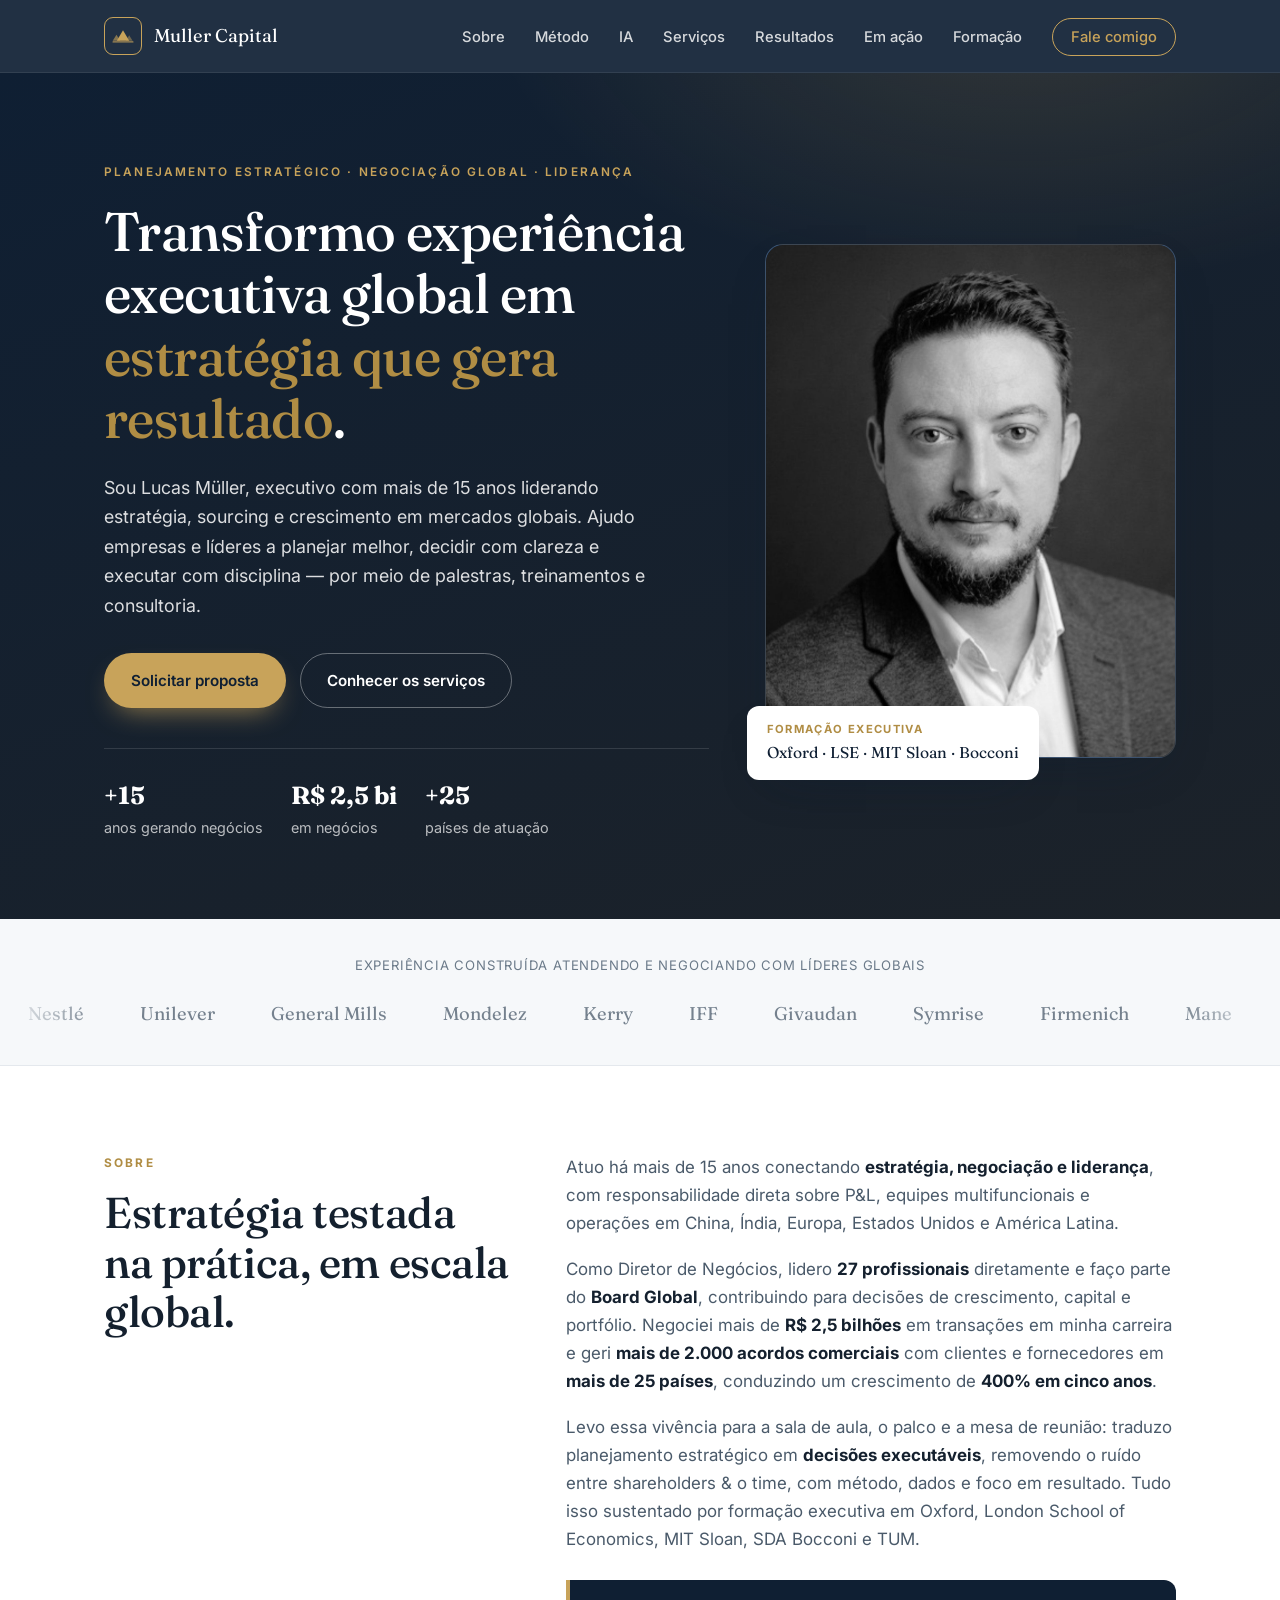
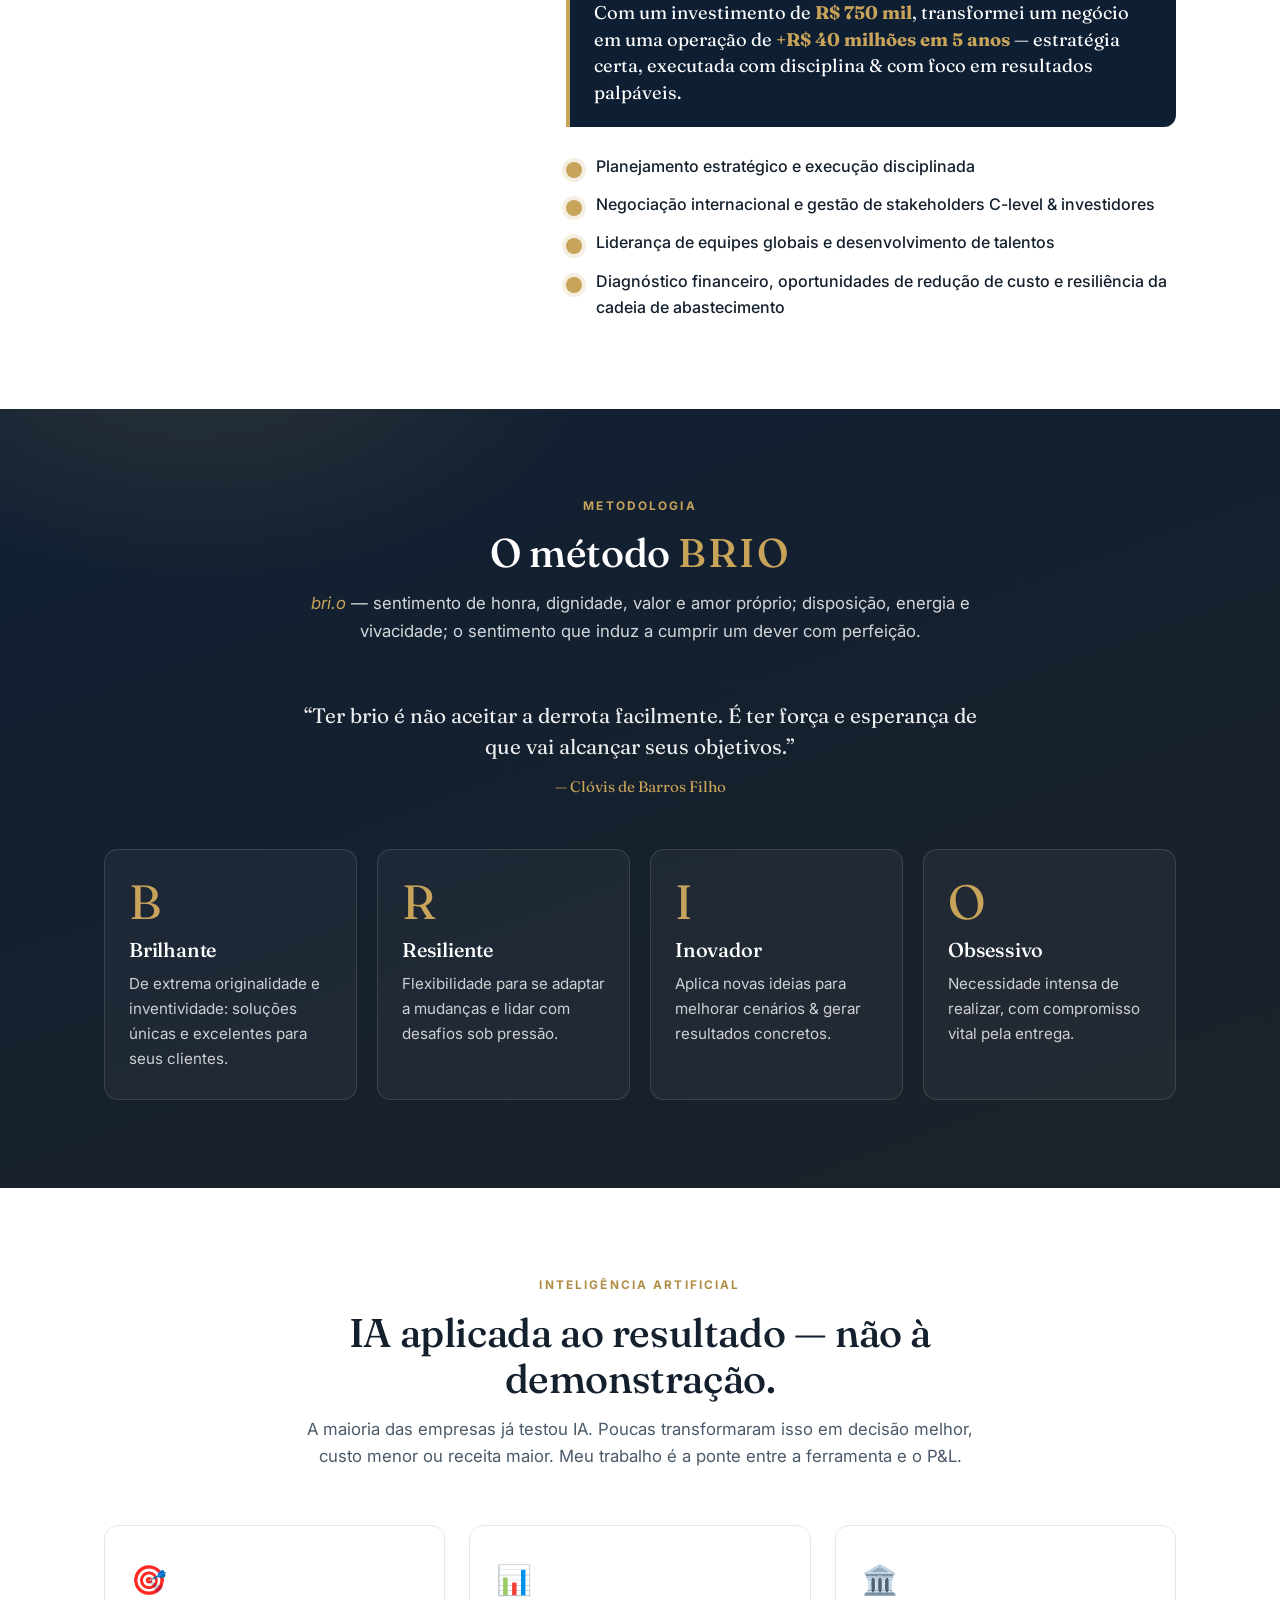
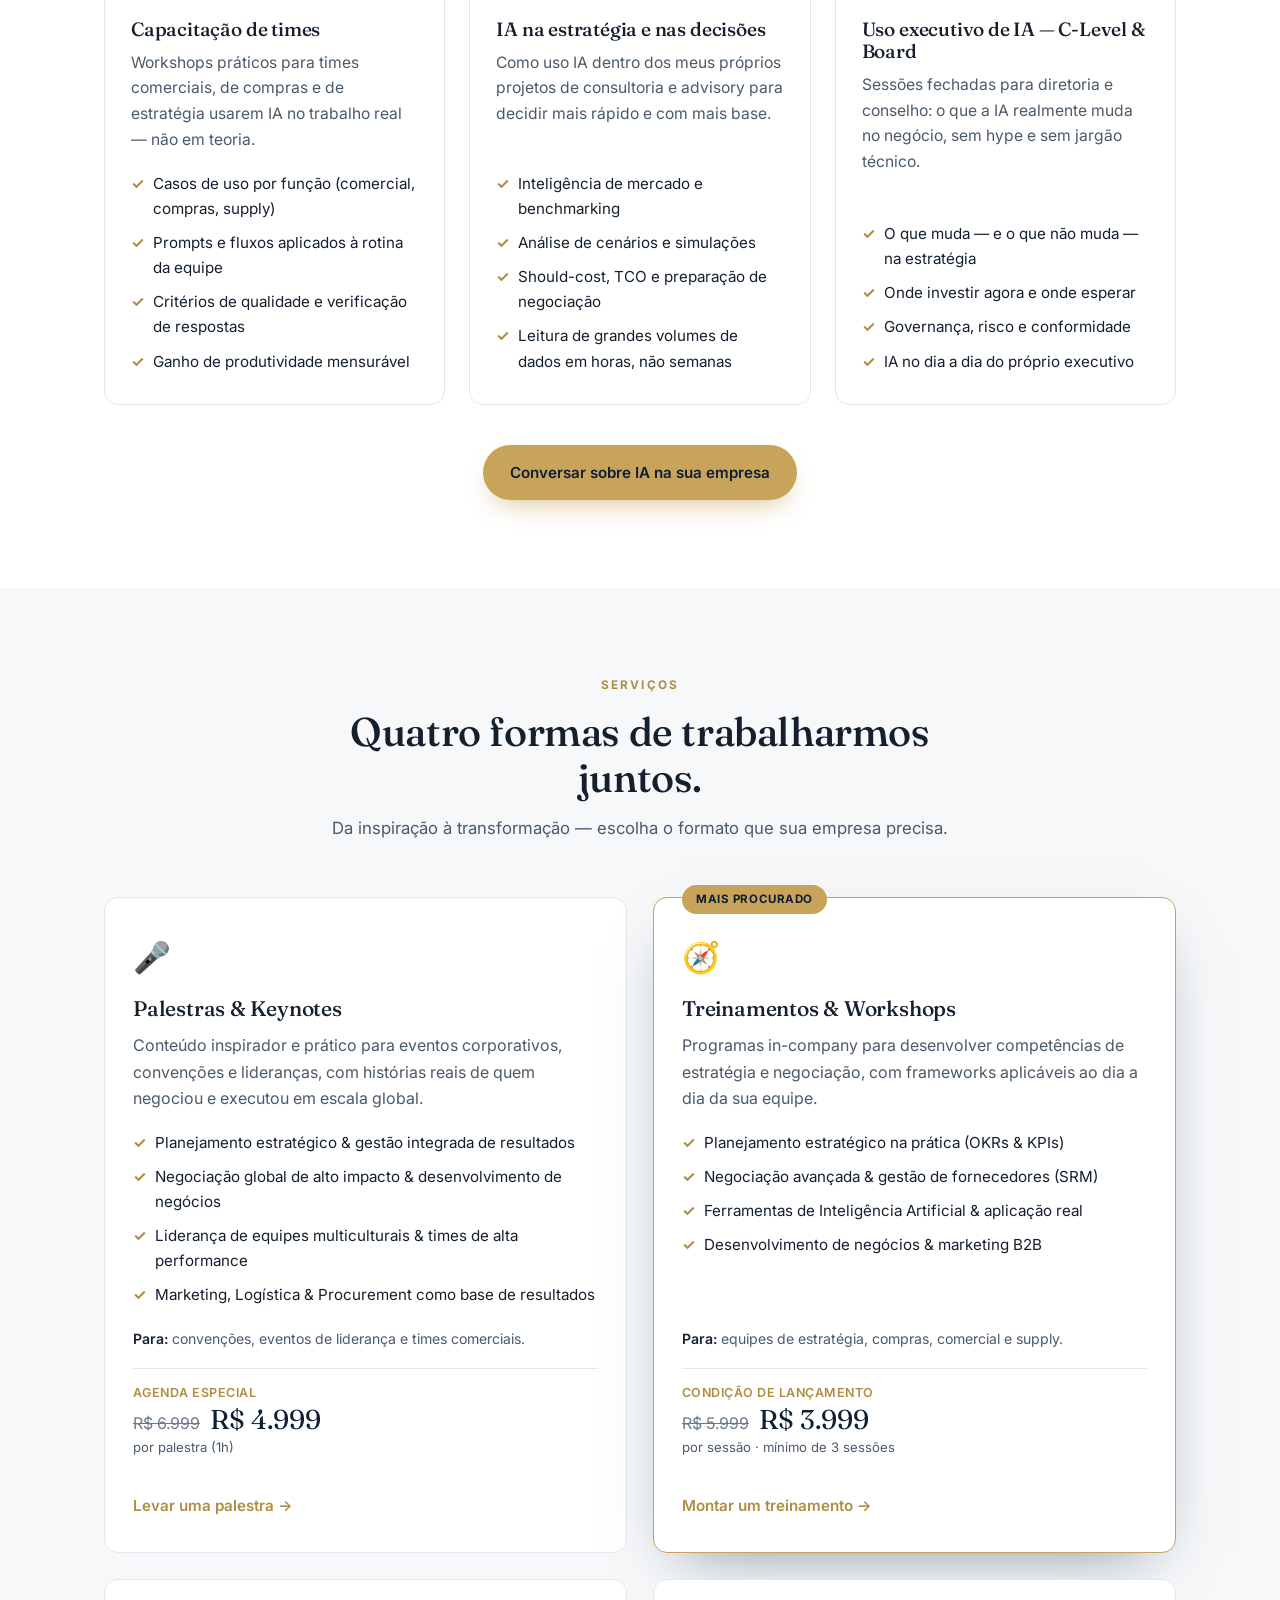
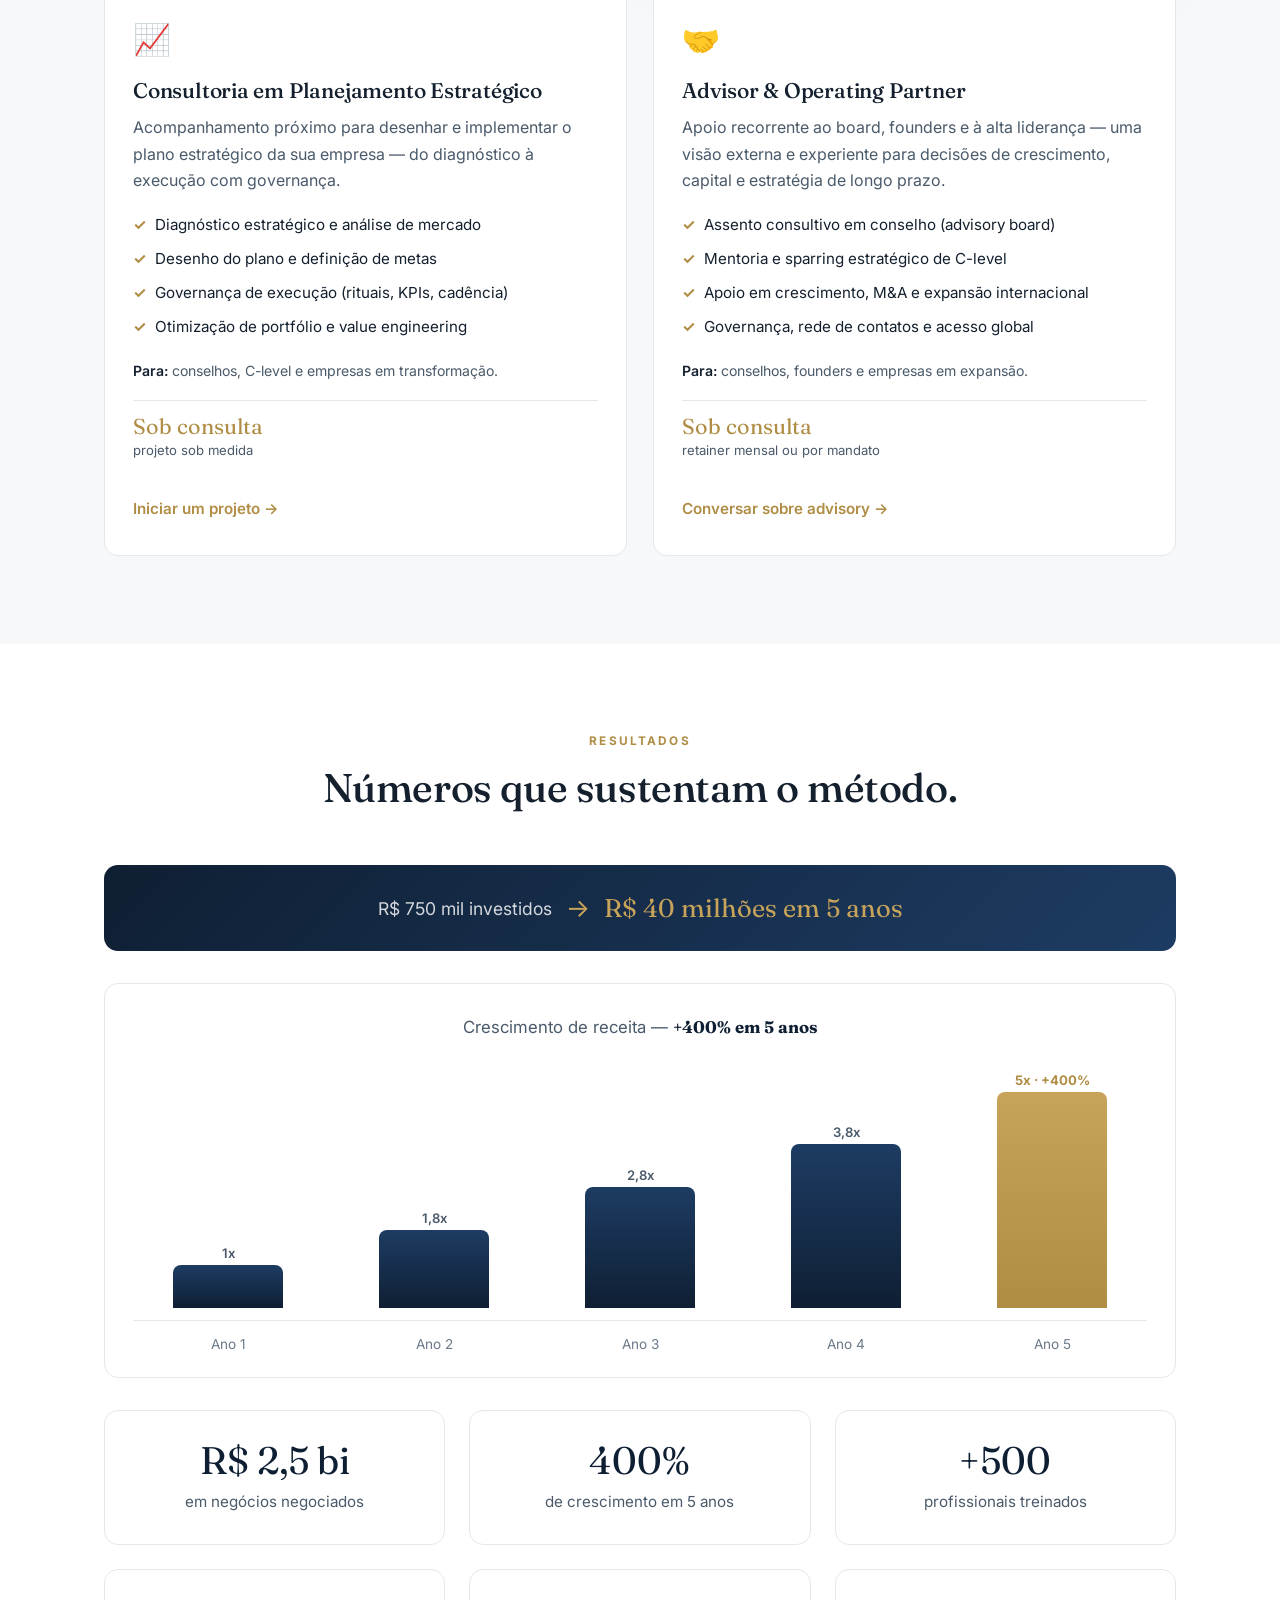
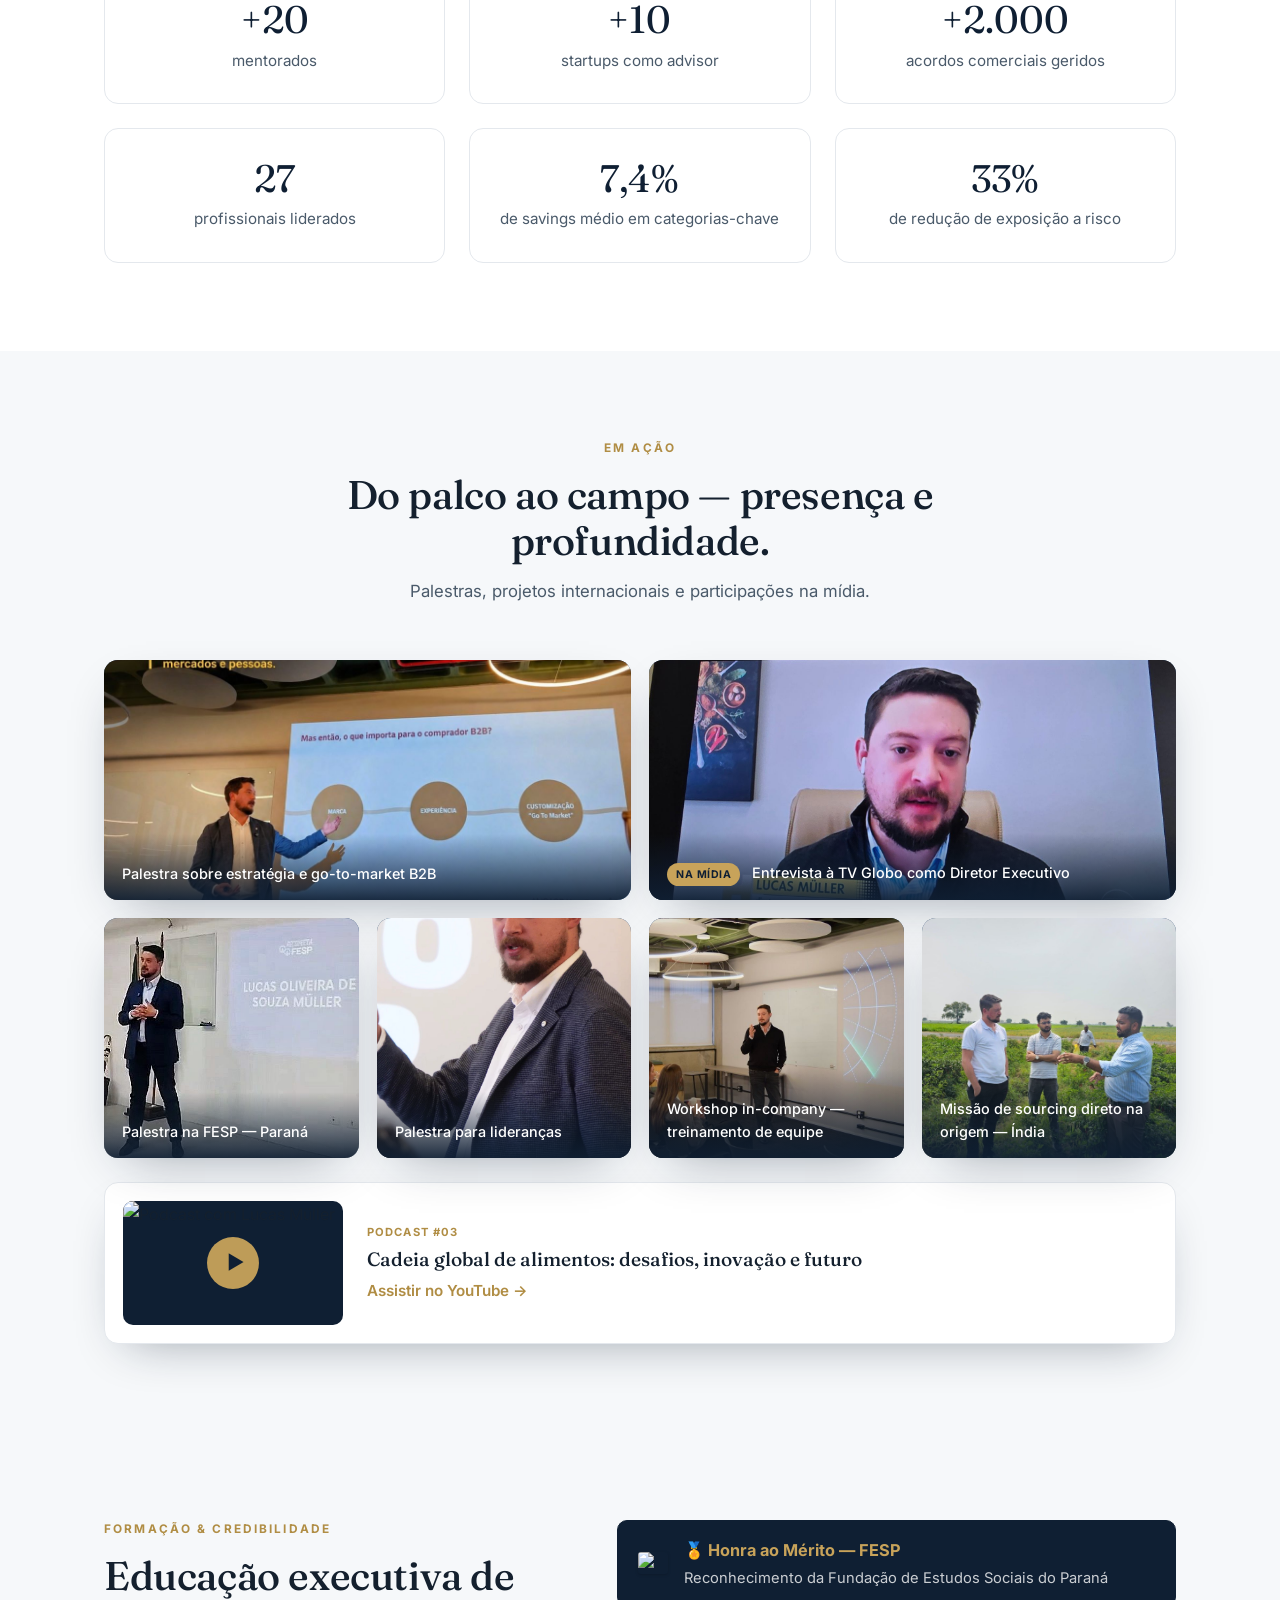
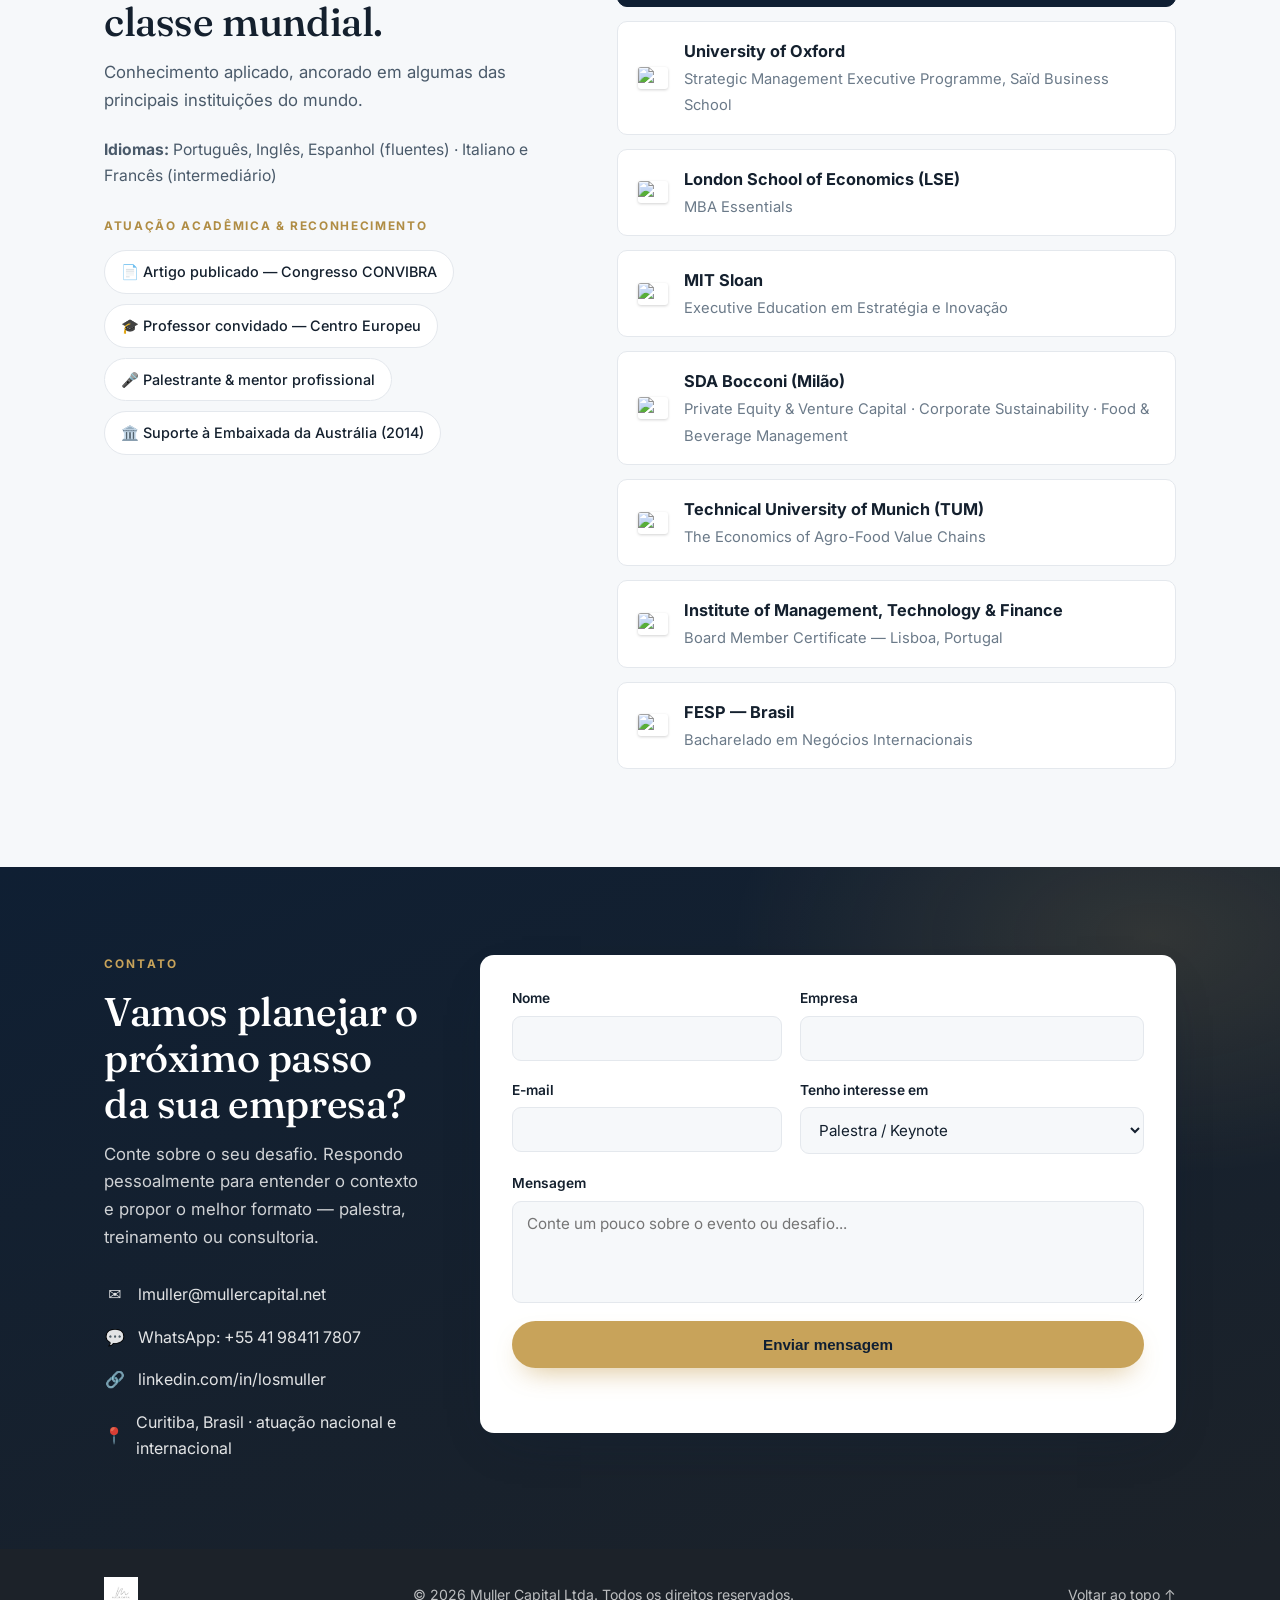
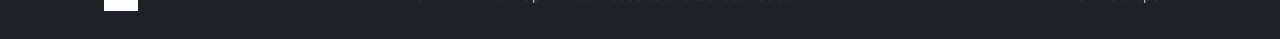
==== commit 1206ca42: "Add files via upload" ====
--- a/index.html
+++ b/index.html
@@ -3,8 +3,8 @@
 <head>
   <meta charset="UTF-8" />
   <meta name="viewport" content="width=device-width, initial-scale=1.0" />
-  <title>Lucas Müller — Palestras, Treinamentos e Consultoria em Planejamento Estratégico</title>
-  <meta name="description" content="Lucas Müller — executivo com 15+ anos em estratégia, negociação global e liderança. Palestras, treinamentos e consultoria em planejamento estratégico para empresas." />
+  <title>Muller Capital — Palestras, Treinamentos e Consultoria em Planejamento Estratégico</title>
+  <meta name="description" content="Muller Capital — palestras, treinamentos e consultoria em planejamento estratégico, negociação global e liderança, conduzidos por Lucas Müller, executivo com mais de 15 anos em mercados globais." />
   <meta name="author" content="Lucas Müller" />
   <!-- Site público: indexável por buscadores -->
   <meta name="robots" content="index, follow" />
@@ -13,18 +13,18 @@
   <!-- Open Graph / compartilhamento social -->
   <meta property="og:type" content="website" />
   <meta property="og:url" content="https://mullercapital.net/" />
-  <meta property="og:site_name" content="Lucas Müller" />
-  <meta property="og:title" content="Lucas Müller — Planejamento Estratégico" />
-  <meta property="og:description" content="Palestras, treinamentos e consultoria em planejamento estratégico, negociação e liderança global." />
+  <meta property="og:site_name" content="Muller Capital" />
+  <meta property="og:title" content="Muller Capital — Planejamento Estratégico" />
+  <meta property="og:description" content="Palestras, treinamentos e consultoria em planejamento estratégico, negociação e liderança global, com Lucas Müller." />
   <meta property="og:image" content="https://mullercapital.net/assets/lucas.jpg" />
   <meta property="og:locale" content="pt_BR" />
   <meta name="twitter:card" content="summary_large_image" />
-  <meta name="twitter:title" content="Lucas Müller — Planejamento Estratégico" />
-  <meta name="twitter:description" content="Palestras, treinamentos e consultoria em planejamento estratégico, negociação e liderança global." />
+  <meta name="twitter:title" content="Muller Capital — Planejamento Estratégico" />
+  <meta name="twitter:description" content="Palestras, treinamentos e consultoria em planejamento estratégico, negociação e liderança global, com Lucas Müller." />
   <meta name="twitter:image" content="https://mullercapital.net/assets/lucas.jpg" />
   <meta name="theme-color" content="#0f1f33" />
 
-  <link rel="icon" href="data:image/svg+xml,%3Csvg xmlns='http://www.w3.org/2000/svg' viewBox='0 0 64 64'%3E%3Crect width='64' height='64' rx='12' fill='%230f1f33'/%3E%3Ctext x='32' y='43' font-family='Georgia,serif' font-size='30' font-weight='700' fill='%23c8a35a' text-anchor='middle'%3ELM%3C/text%3E%3C/svg%3E" />
+  <link rel="icon" href="data:image/svg+xml,%3Csvg%20xmlns='http://www.w3.org/2000/svg'%20viewBox='0%200%2064%2064'%3E%3Crect%20width='64'%20height='64'%20rx='12'%20fill='%230f1f33'/%3E%3Cpath%20d='M8%2044%20L17%2029%20L26%2044%20Z'%20fill='%23c8a35a'%20opacity='.6'/%3E%3Cpath%20d='M40%2044%20L48%2031%20L56%2044%20Z'%20fill='%23c8a35a'%20opacity='.45'/%3E%3Cpath%20d='M18%2044%20L32%2020%20L46%2044%20Z'%20fill='%23c8a35a'/%3E%3Cpath%20d='M9%2047%20H55'%20stroke='%23c8a35a'%20stroke-width='3'%20stroke-linecap='round'%20opacity='.8'/%3E%3C/svg%3E" />
   <link rel="preconnect" href="https://fonts.googleapis.com" />
   <link rel="preconnect" href="https://fonts.gstatic.com" crossorigin />
   <link href="https://fonts.googleapis.com/css2?family=Fraunces:opsz,wght@9..144,400;9..144,500;9..144,600&family=Inter:wght@400;500;600;700&display=swap" rel="stylesheet" />
@@ -36,8 +36,15 @@
   <header class="site-header" id="top">
     <div class="container nav-wrap">
       <a href="#top" class="brand">
-        <span class="brand-mark">LM</span>
-        <span class="brand-name">Lucas&nbsp;Müller</span>
+        <span class="brand-mark" aria-hidden="true">
+          <svg viewBox="0 0 32 26" width="22" height="18" xmlns="http://www.w3.org/2000/svg">
+            <path d="M1 20 L6.5 11 L12 20 Z" fill="currentColor" opacity="0.6" />
+            <path d="M20 20 L25 12 L30 20 Z" fill="currentColor" opacity="0.45" />
+            <path d="M7 20 L16 4.5 L25 20 Z" fill="currentColor" />
+            <path d="M1.5 21.6 H30.5" stroke="currentColor" stroke-width="1.6" stroke-linecap="round" opacity="0.8" />
+          </svg>
+        </span>
+        <span class="brand-name">Muller&nbsp;Capital</span>
       </a>
       <nav class="nav" aria-label="Navegação principal">
         <button class="nav-toggle" aria-expanded="false" aria-controls="nav-menu" aria-label="Abrir menu">
@@ -46,6 +53,7 @@
         <ul class="nav-menu" id="nav-menu">
           <li><a href="#sobre">Sobre</a></li>
           <li><a href="#metodo">Método</a></li>
+          <li><a href="#ia">IA</a></li>
           <li><a href="#servicos">Serviços</a></li>
           <li><a href="#resultados">Resultados</a></li>
           <li><a href="#acao">Em ação</a></li>
@@ -75,7 +83,7 @@
         <ul class="hero-trust">
           <li><strong>+15</strong> anos gerando negócios</li>
           <li><strong>R$ 2,5 bi</strong> em negócios</li>
-          <li><strong>13+</strong> países de atuação</li>
+          <li><strong>+25</strong> países de atuação</li>
         </ul>
       </div>
       <div class="hero-figure">
@@ -127,30 +135,33 @@
       </div>
       <div class="about-body">
         <p>
-          Atuo há mais de 15 anos na interseção entre <strong>estratégia, negociação e liderança</strong>,
+          Atuo há mais de 15 anos conectando <strong>estratégia, negociação e liderança</strong>,
           com responsabilidade direta sobre P&amp;L, equipes multifuncionais e operações em China, Índia,
           Europa, Estados Unidos e América Latina.
         </p>
         <p>
-          Como Diretor de Negócios, lidero <strong>27 profissionais</strong> e tenho assento no board,
-          contribuindo para decisões de crescimento, capital e portfólio. Negociei mais de
-          <strong>R$ 2,5 bilhões</strong> em transações e geri <strong>mais de 2.000 acordos comerciais</strong>
-          com clientes e fornecedores em 13 países, conduzindo um crescimento de <strong>400% em cinco anos</strong>.
+          Como Diretor de Negócios, lidero <strong>27 profissionais</strong> diretamente e faço parte do
+          <strong>Board Global</strong>, contribuindo para decisões de crescimento, capital e portfólio.
+          Negociei mais de <strong>R$ 2,5 bilhões</strong> em transações em minha carreira e geri
+          <strong>mais de 2.000 acordos comerciais</strong> com clientes e fornecedores em
+          <strong>mais de 25 países</strong>, conduzindo um crescimento de <strong>400% em cinco anos</strong>.
         </p>
         <p>
           Levo essa vivência para a sala de aula, o palco e a mesa de reunião: traduzo planejamento
-          estratégico em <strong>decisões executáveis</strong>, com método, dados e foco em resultado.
-          Tudo isso sustentado por formação executiva em Oxford, LSE, MIT Sloan, SDA Bocconi e TUM.
+          estratégico em <strong>decisões executáveis</strong>, removendo o ruído entre shareholders
+          &amp; o time, com método, dados e foco em resultado. Tudo isso sustentado por formação
+          executiva em Oxford, London School of Economics, MIT Sloan, SDA Bocconi e TUM.
         </p>
         <blockquote class="about-highlight">
           Com um investimento de <strong>R$ 750 mil</strong>, transformei um negócio em uma operação de
-          <strong>R$ 40 milhões em 5 anos</strong> — estratégia certa, executada com disciplina.
+          <strong>+R$ 40 milhões em 5 anos</strong> — estratégia certa, executada com disciplina
+          &amp; com foco em resultados palpáveis.
         </blockquote>
         <ul class="about-points">
           <li>Planejamento estratégico e execução disciplinada</li>
-          <li>Negociação internacional e gestão de stakeholders C-level</li>
+          <li>Negociação internacional e gestão de stakeholders C-level &amp; investidores</li>
           <li>Liderança de equipes globais e desenvolvimento de talentos</li>
-          <li>Resiliência de cadeia, gestão de riscos e sustentabilidade (ESG)</li>
+          <li>Diagnóstico financeiro, oportunidades de redução de custo e resiliência da cadeia de abastecimento</li>
         </ul>
       </div>
     </div>
@@ -177,7 +188,7 @@
         <article class="brio-card">
           <span class="brio-letter">B</span>
           <h3>Brilhante</h3>
-          <p>De extrema originalidade e inventividade — soluções excepcionais e excelentes.</p>
+          <p>De extrema originalidade e inventividade: soluções únicas e excelentes para seus clientes.</p>
         </article>
         <article class="brio-card">
           <span class="brio-letter">R</span>
@@ -187,14 +198,79 @@
         <article class="brio-card">
           <span class="brio-letter">I</span>
           <h3>Inovador</h3>
-          <p>Aplica novas ideias para melhorar cenários e gerar resultados concretos.</p>
+          <p>Aplica novas ideias para melhorar cenários &amp; gerar resultados concretos.</p>
         </article>
         <article class="brio-card">
           <span class="brio-letter">O</span>
           <h3>Obsessivo</h3>
-          <p>Necessidade intensa de realizar, com compromisso emocional pela entrega.</p>
-        </article>
-      </div>
+          <p>Necessidade intensa de realizar, com compromisso vital pela entrega.</p>
+        </article>
+      </div>
+    </div>
+  </section>
+
+  <!-- ===================== IA APLICADA ===================== -->
+  <section id="ia" class="section">
+    <div class="container">
+      <div class="section-head">
+        <p class="section-eyebrow">Inteligência Artificial</p>
+        <h2>IA aplicada ao resultado — não à demonstração.</h2>
+        <p class="section-sub">
+          A maioria das empresas já testou IA. Poucas transformaram isso em decisão melhor,
+          custo menor ou receita maior. Meu trabalho é a ponte entre a ferramenta e o P&amp;L.
+        </p>
+      </div>
+
+      <div class="ia-grid">
+        <article class="ia-card">
+          <div class="ia-icon" aria-hidden="true">🎯</div>
+          <h3>Capacitação de times</h3>
+          <p>
+            Workshops práticos para times comerciais, de compras e de estratégia usarem IA no
+            trabalho real — não em teoria.
+          </p>
+          <ul class="card-list">
+            <li>Casos de uso por função (comercial, compras, supply)</li>
+            <li>Prompts e fluxos aplicados à rotina da equipe</li>
+            <li>Critérios de qualidade e verificação de respostas</li>
+            <li>Ganho de produtividade mensurável</li>
+          </ul>
+        </article>
+
+        <article class="ia-card">
+          <div class="ia-icon" aria-hidden="true">📊</div>
+          <h3>IA na estratégia e nas decisões</h3>
+          <p>
+            Como uso IA dentro dos meus próprios projetos de consultoria e advisory para
+            decidir mais rápido e com mais base.
+          </p>
+          <ul class="card-list">
+            <li>Inteligência de mercado e benchmarking</li>
+            <li>Análise de cenários e simulações</li>
+            <li>Should-cost, TCO e preparação de negociação</li>
+            <li>Leitura de grandes volumes de dados em horas, não semanas</li>
+          </ul>
+        </article>
+
+        <article class="ia-card">
+          <div class="ia-icon" aria-hidden="true">🏛️</div>
+          <h3>Uso executivo de IA — C-Level &amp; Board</h3>
+          <p>
+            Sessões fechadas para diretoria e conselho: o que a IA realmente muda no negócio,
+            sem hype e sem jargão técnico.
+          </p>
+          <ul class="card-list">
+            <li>O que muda — e o que não muda — na estratégia</li>
+            <li>Onde investir agora e onde esperar</li>
+            <li>Governança, risco e conformidade</li>
+            <li>IA no dia a dia do próprio executivo</li>
+          </ul>
+        </article>
+      </div>
+
+      <p class="ia-cta">
+        <a href="#contato" class="btn btn-primary">Conversar sobre IA na sua empresa</a>
+      </p>
     </div>
   </section>
 
@@ -214,10 +290,10 @@
           <h3>Palestras &amp; Keynotes</h3>
           <p>Conteúdo inspirador e prático para eventos corporativos, convenções e lideranças, com histórias reais de quem negociou e executou em escala global.</p>
           <ul class="card-list">
-            <li>Planejamento estratégico em cenários de volatilidade</li>
-            <li>Negociação global de alto impacto</li>
-            <li>Liderança de equipes multiculturais</li>
-            <li>Sourcing responsável, ESG e cadeia resiliente</li>
+            <li>Planejamento estratégico &amp; gestão integrada de resultados</li>
+            <li>Negociação global de alto impacto &amp; desenvolvimento de negócios</li>
+            <li>Liderança de equipes multiculturais &amp; times de alta performance</li>
+            <li>Marketing, Logística &amp; Procurement como base de resultados</li>
           </ul>
           <p class="card-aud"><span>Para:</span> convenções, eventos de liderança e times comerciais.</p>
           <p class="card-price">
@@ -236,9 +312,9 @@
           <p>Programas in-company para desenvolver competências de estratégia e negociação, com frameworks aplicáveis ao dia a dia da sua equipe.</p>
           <ul class="card-list">
             <li>Planejamento estratégico na prática (OKRs &amp; KPIs)</li>
-            <li>Negociação avançada e gestão de fornecedores (SRM)</li>
-            <li>Gestão de categorias, TCO e should-cost</li>
-            <li>S&amp;OP e planejamento integrado de demanda</li>
+            <li>Negociação avançada &amp; gestão de fornecedores (SRM)</li>
+            <li>Ferramentas de Inteligência Artificial &amp; aplicação real</li>
+            <li>Desenvolvimento de negócios &amp; marketing B2B</li>
           </ul>
           <p class="card-aud"><span>Para:</span> equipes de estratégia, compras, comercial e supply.</p>
           <p class="card-price">
@@ -265,10 +341,10 @@
           <a href="#contato" class="card-link">Iniciar um projeto &rarr;</a>
         </article>
 
-        <!-- Conselheiro / Advisor -->
+        <!-- Advisor & Operating Partner -->
         <article class="card">
           <div class="card-icon" aria-hidden="true">🤝</div>
-          <h3>Conselheiro / Advisor</h3>
+          <h3>Advisor &amp; Operating Partner</h3>
           <p>Apoio recorrente ao board, founders e à alta liderança — uma visão externa e experiente para decisões de crescimento, capital e estratégia de longo prazo.</p>
           <ul class="card-list">
             <li>Assento consultivo em conselho (advisory board)</li>
@@ -317,7 +393,7 @@
         <div class="stat"><span class="stat-num">+500</span><span class="stat-label">profissionais treinados</span></div>
         <div class="stat"><span class="stat-num">+20</span><span class="stat-label">mentorados</span></div>
         <div class="stat"><span class="stat-num">+10</span><span class="stat-label">startups como advisor</span></div>
-        <div class="stat"><span class="stat-num">2.000+</span><span class="stat-label">acordos comerciais geridos</span></div>
+        <div class="stat"><span class="stat-num">+2.000</span><span class="stat-label">acordos comerciais geridos</span></div>
         <div class="stat"><span class="stat-num">27</span><span class="stat-label">profissionais liderados</span></div>
         <div class="stat"><span class="stat-num">7,4%</span><span class="stat-label">de savings médio em categorias-chave</span></div>
         <div class="stat"><span class="stat-num">33%</span><span class="stat-label">de redução de exposição a risco</span></div>
@@ -468,8 +544,8 @@
         </ul>
       </div>
 
-      <!-- Formulário: abre o app de e-mail do visitante já preenchido (ver README para trocar por Formspree) -->
-      <form class="contact-form" id="contact-form" action="mailto:lmuller@mullercapital.net" method="post" enctype="text/plain">
+      <!-- Formulário: envia via Formspree direto para lmuller@mullercapital.net (ver README) -->
+      <form class="contact-form" id="contact-form" action="https://formspree.io/f/xoeqajvz" method="POST">
         <div class="field">
           <label for="nome">Nome</label>
           <input type="text" id="nome" name="nome" autocomplete="name" required />
@@ -488,7 +564,7 @@
             <option value="Palestra">Palestra / Keynote</option>
             <option value="Treinamento">Treinamento / Workshop</option>
             <option value="Consultoria">Consultoria em Planejamento Estratégico</option>
-            <option value="Advisor">Conselheiro / Advisor</option>
+            <option value="Advisor &amp; Operating Partner">Advisor &amp; Operating Partner</option>
             <option value="Outro">Outro</option>
           </select>
         </div>
@@ -496,7 +572,14 @@
           <label for="mensagem">Mensagem</label>
           <textarea id="mensagem" name="mensagem" rows="4" placeholder="Conte um pouco sobre o evento ou desafio..." required></textarea>
         </div>
-        <button type="submit" class="btn btn-primary btn-block">Enviar mensagem</button>
+        <!-- Assunto do e-mail que chega na sua caixa. O JS atualiza com o interesse escolhido. -->
+        <input type="hidden" name="_subject" id="form-subject" value="Contato pelo site — Muller Capital" />
+        <!-- Anti-spam: campo invisível. Pessoas não preenchem; robôs sim. Não remover. -->
+        <div class="field-hp" aria-hidden="true">
+          <label for="_gotcha">Deixe este campo em branco</label>
+          <input type="text" id="_gotcha" name="_gotcha" tabindex="-1" autocomplete="off" />
+        </div>
+        <button type="submit" class="btn btn-primary btn-block" id="form-submit">Enviar mensagem</button>
         <p class="form-status" id="form-status" role="status" aria-live="polite"></p>
       </form>
     </div>
@@ -506,10 +589,9 @@
   <footer class="site-footer">
     <div class="container footer-wrap">
       <div class="footer-realizacao">
-        <span class="footer-realizacao-label">uma realização</span>
         <img src="assets/muller-capital.png" alt="Muller Capital" class="footer-logo" onerror="this.replaceWith(Object.assign(document.createElement('span'),{className:'footer-brand',textContent:'Muller Capital'}))" />
       </div>
-      <span class="footer-copy">© <span id="year"></span> Lucas Müller · Muller Capital Ltda. Todos os direitos reservados.</span>
+      <span class="footer-copy">© <span id="year"></span> Muller Capital Ltda. Todos os direitos reservados.</span>
       <a href="#top" class="footer-top">Voltar ao topo &uarr;</a>
     </div>
   </footer>
--- a/css/styles.css
+++ b/css/styles.css
@@ -110,7 +110,9 @@
   font-family: var(--font-display);
   font-weight: 600;
   font-size: 0.95rem;
-}
+  flex: none;
+}
+.brand-mark svg { display: block; }
 .brand-name { font-family: var(--font-display); font-size: 1.15rem; color: var(--white); }
 
 .nav-menu { list-style: none; display: flex; align-items: center; gap: 30px; }
@@ -408,6 +410,24 @@
 .brio-card h3 { color: var(--white); font-size: 1.25rem; margin-bottom: 10px; }
 .brio-card p { color: rgba(255,255,255,0.78); font-size: 0.95rem; }
 
+/* ===================== IA APLICADA ===================== */
+.ia-grid { display: grid; grid-template-columns: repeat(3, 1fr); gap: 24px; align-items: stretch; }
+.ia-card {
+  background: var(--white);
+  border: 1px solid var(--line);
+  border-radius: var(--radius);
+  padding: 30px 26px;
+  display: flex;
+  flex-direction: column;
+  transition: transform 0.2s ease, box-shadow 0.2s ease, border-color 0.2s ease;
+}
+.ia-card:hover { transform: translateY(-6px); box-shadow: var(--shadow); border-color: var(--gold); }
+.ia-icon { font-size: 1.8rem; margin-bottom: 14px; }
+.ia-card h3 { font-size: 1.2rem; margin-bottom: 10px; color: var(--ink); }
+.ia-card > p { color: var(--slate); margin-bottom: 18px; font-size: 0.98rem; }
+.ia-card .card-list { margin-bottom: 0; margin-top: auto; }
+.ia-cta { text-align: center; margin-top: 40px; }
+
 /* ===================== GRÁFICO DE CRESCIMENTO ===================== */
 .growth-chart {
   background: var(--white);
@@ -694,6 +714,9 @@
   background: var(--white);
 }
 .contact-form .btn-block { grid-column: 1 / -1; }
+/* Campo anti-spam: fora da tela, invisível para pessoas e leitores de tela */
+.field-hp { position: absolute; left: -9999px; width: 1px; height: 1px; overflow: hidden; }
+.contact-form .btn-block[disabled] { opacity: 0.6; cursor: not-allowed; }
 .form-status { grid-column: 1 / -1; font-size: 0.9rem; text-align: center; min-height: 1em; }
 .form-status.ok { color: #1c7c4a; }
 .form-status.err { color: #c0392b; }
@@ -702,8 +725,7 @@
 .site-footer { background: var(--graphite); color: rgba(255, 255, 255, 0.7); padding: 28px 0; }
 .footer-wrap { display: flex; align-items: center; justify-content: space-between; flex-wrap: wrap; gap: 16px; font-size: 0.88rem; }
 .footer-brand { font-family: var(--font-display); color: var(--white); font-size: 1.05rem; }
-.footer-realizacao { display: flex; flex-direction: column; gap: 4px; }
-.footer-realizacao-label { font-size: 0.7rem; letter-spacing: 0.12em; text-transform: uppercase; color: rgba(255,255,255,0.5); }
+.footer-realizacao { display: flex; align-items: center; }
 .footer-logo { height: 34px; width: auto; }
 .footer-top:hover { color: var(--gold); }
 
@@ -772,6 +794,7 @@
   .contact-grid { grid-template-columns: 1fr; gap: 40px; }
   .hero-figure { max-width: 360px; }
   .cards { grid-template-columns: 1fr; }
+  .ia-grid { grid-template-columns: 1fr; }
   .brio-grid { grid-template-columns: repeat(2, 1fr); }
   .brio-quote { font-size: 1.12rem; }
   .stats { grid-template-columns: repeat(2, 1fr); }
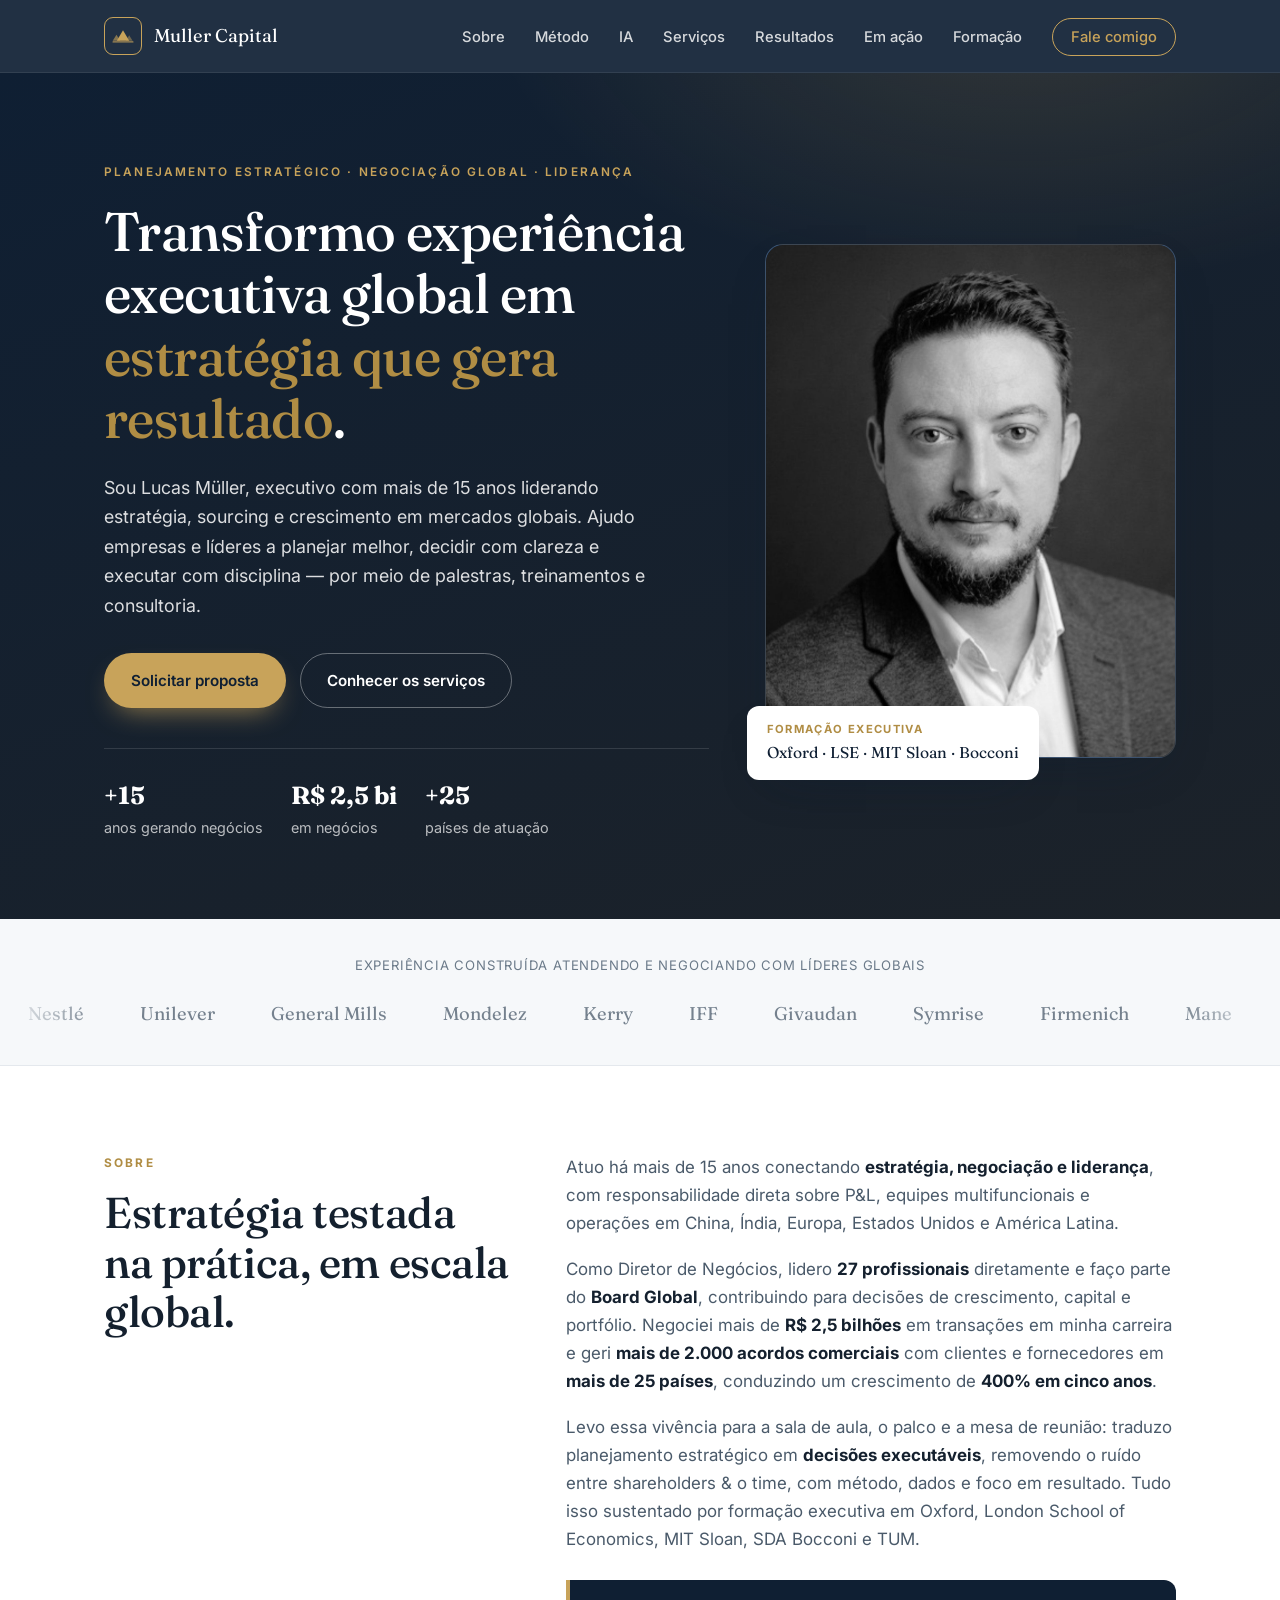
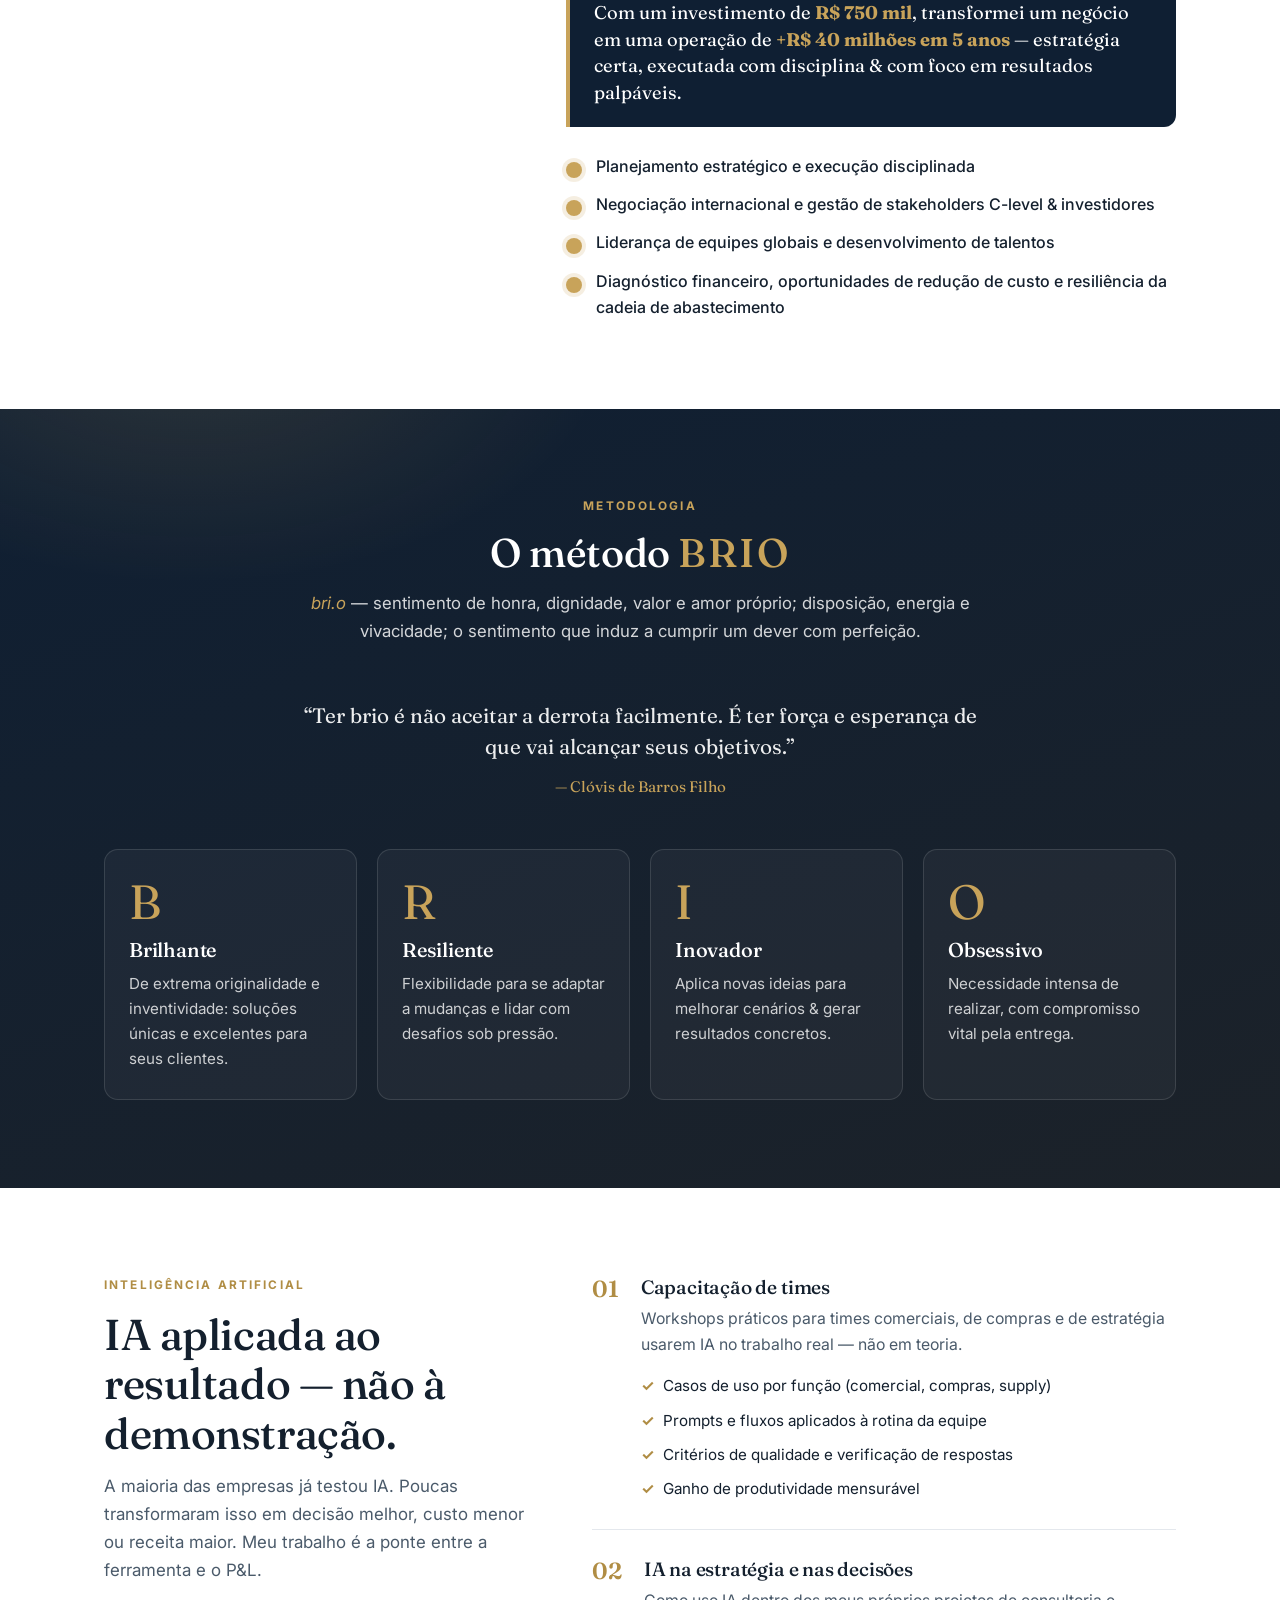
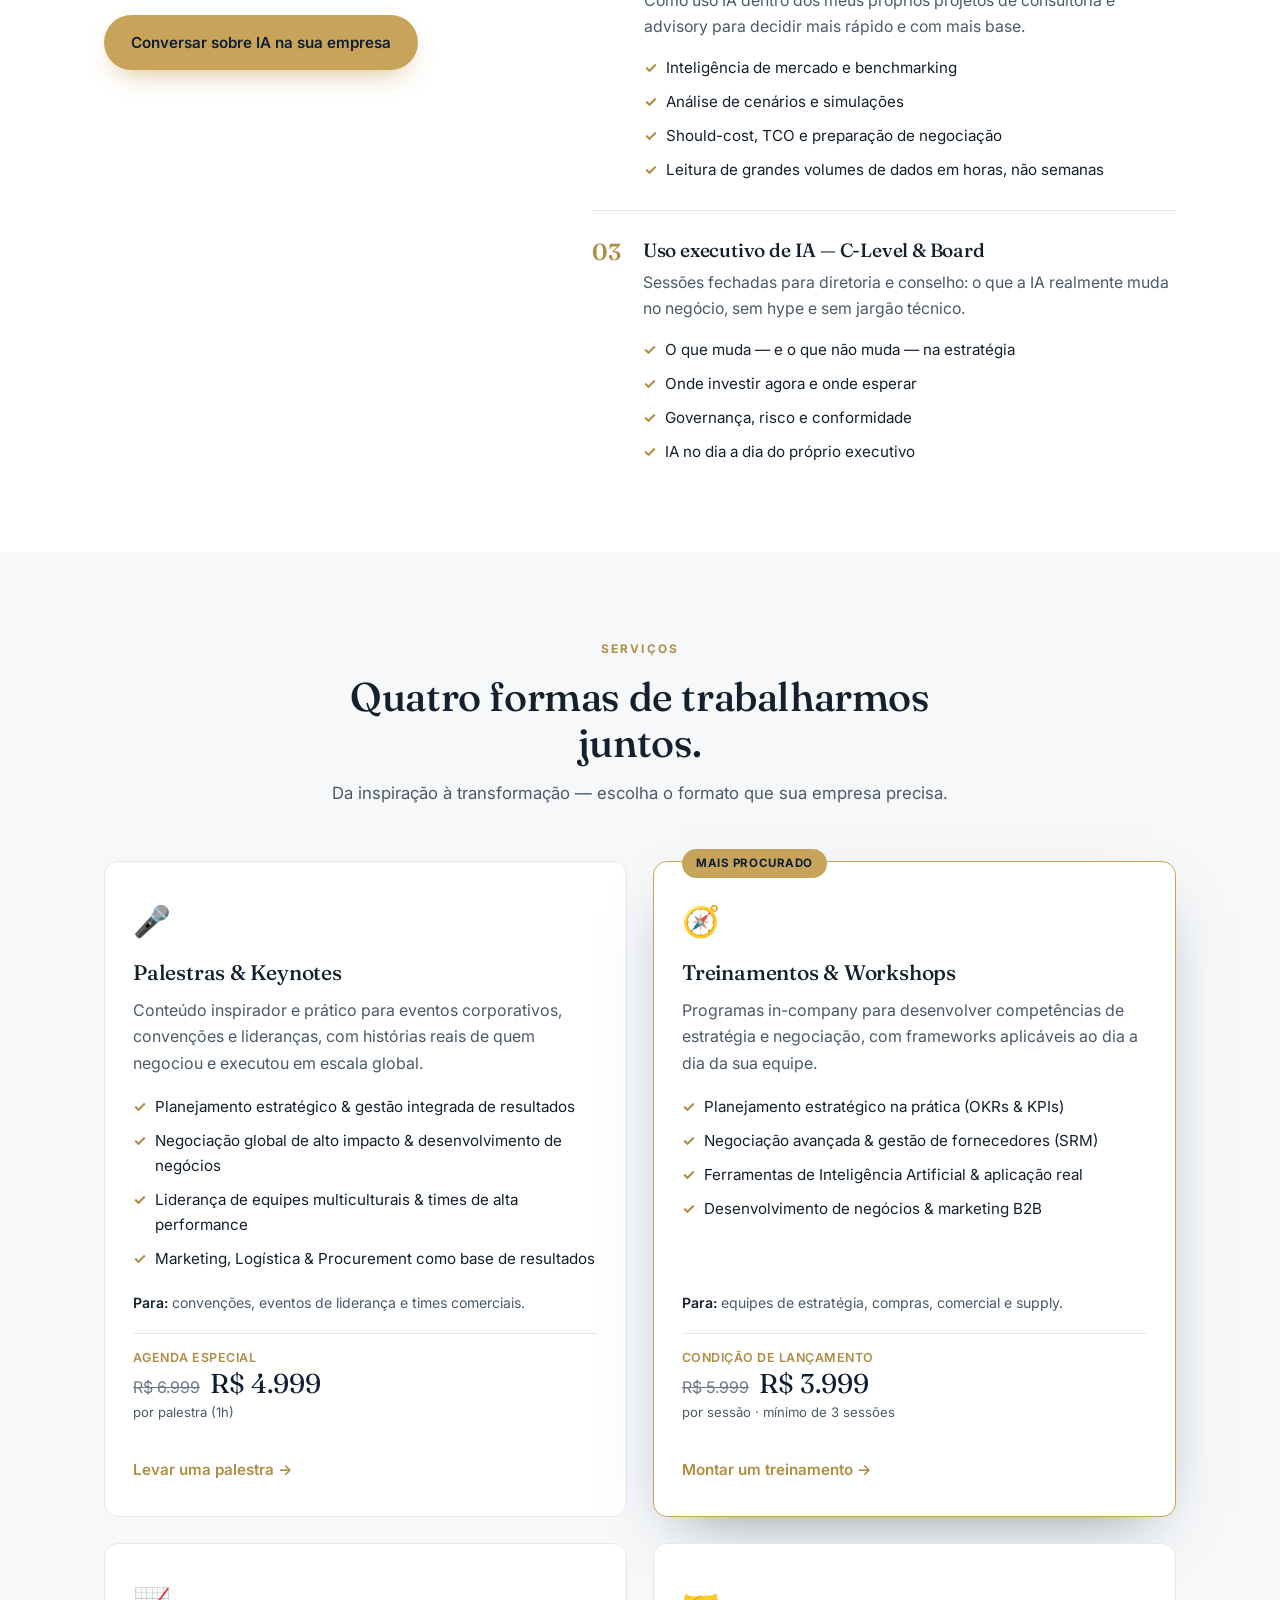
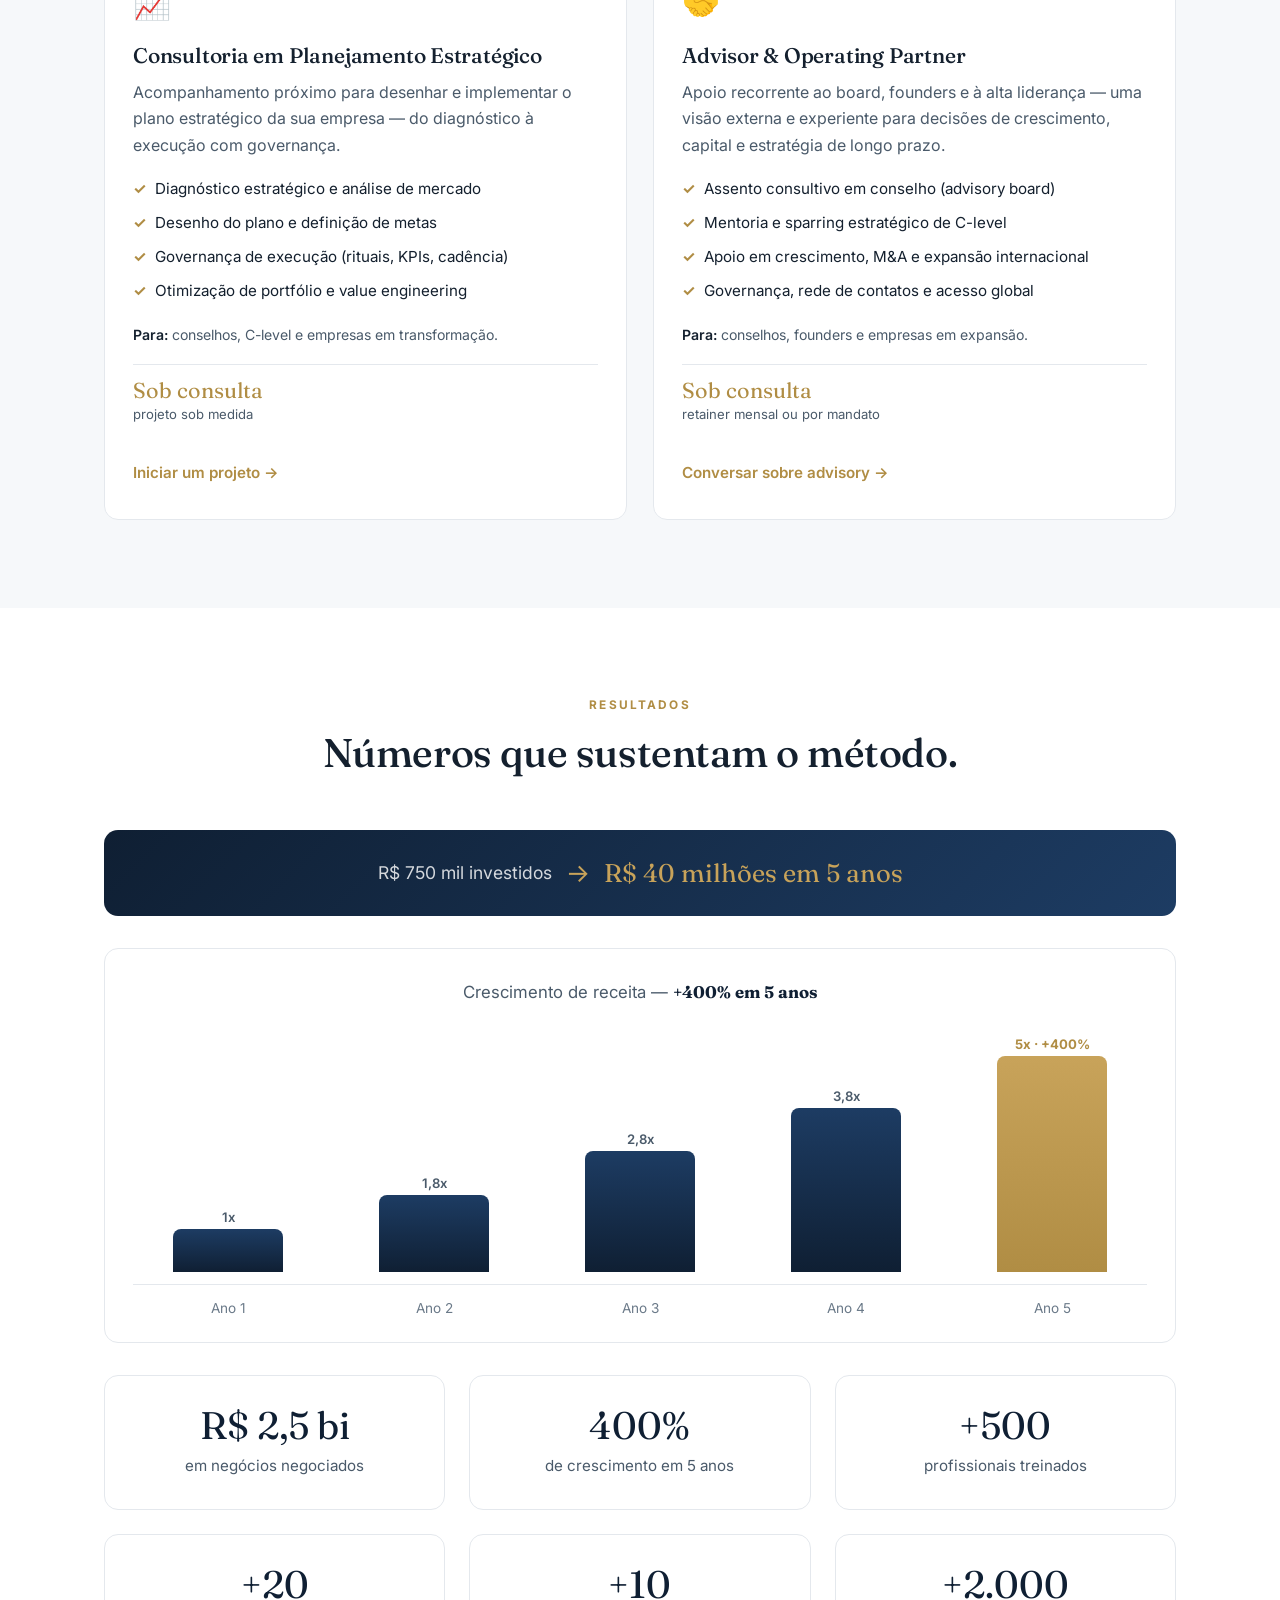
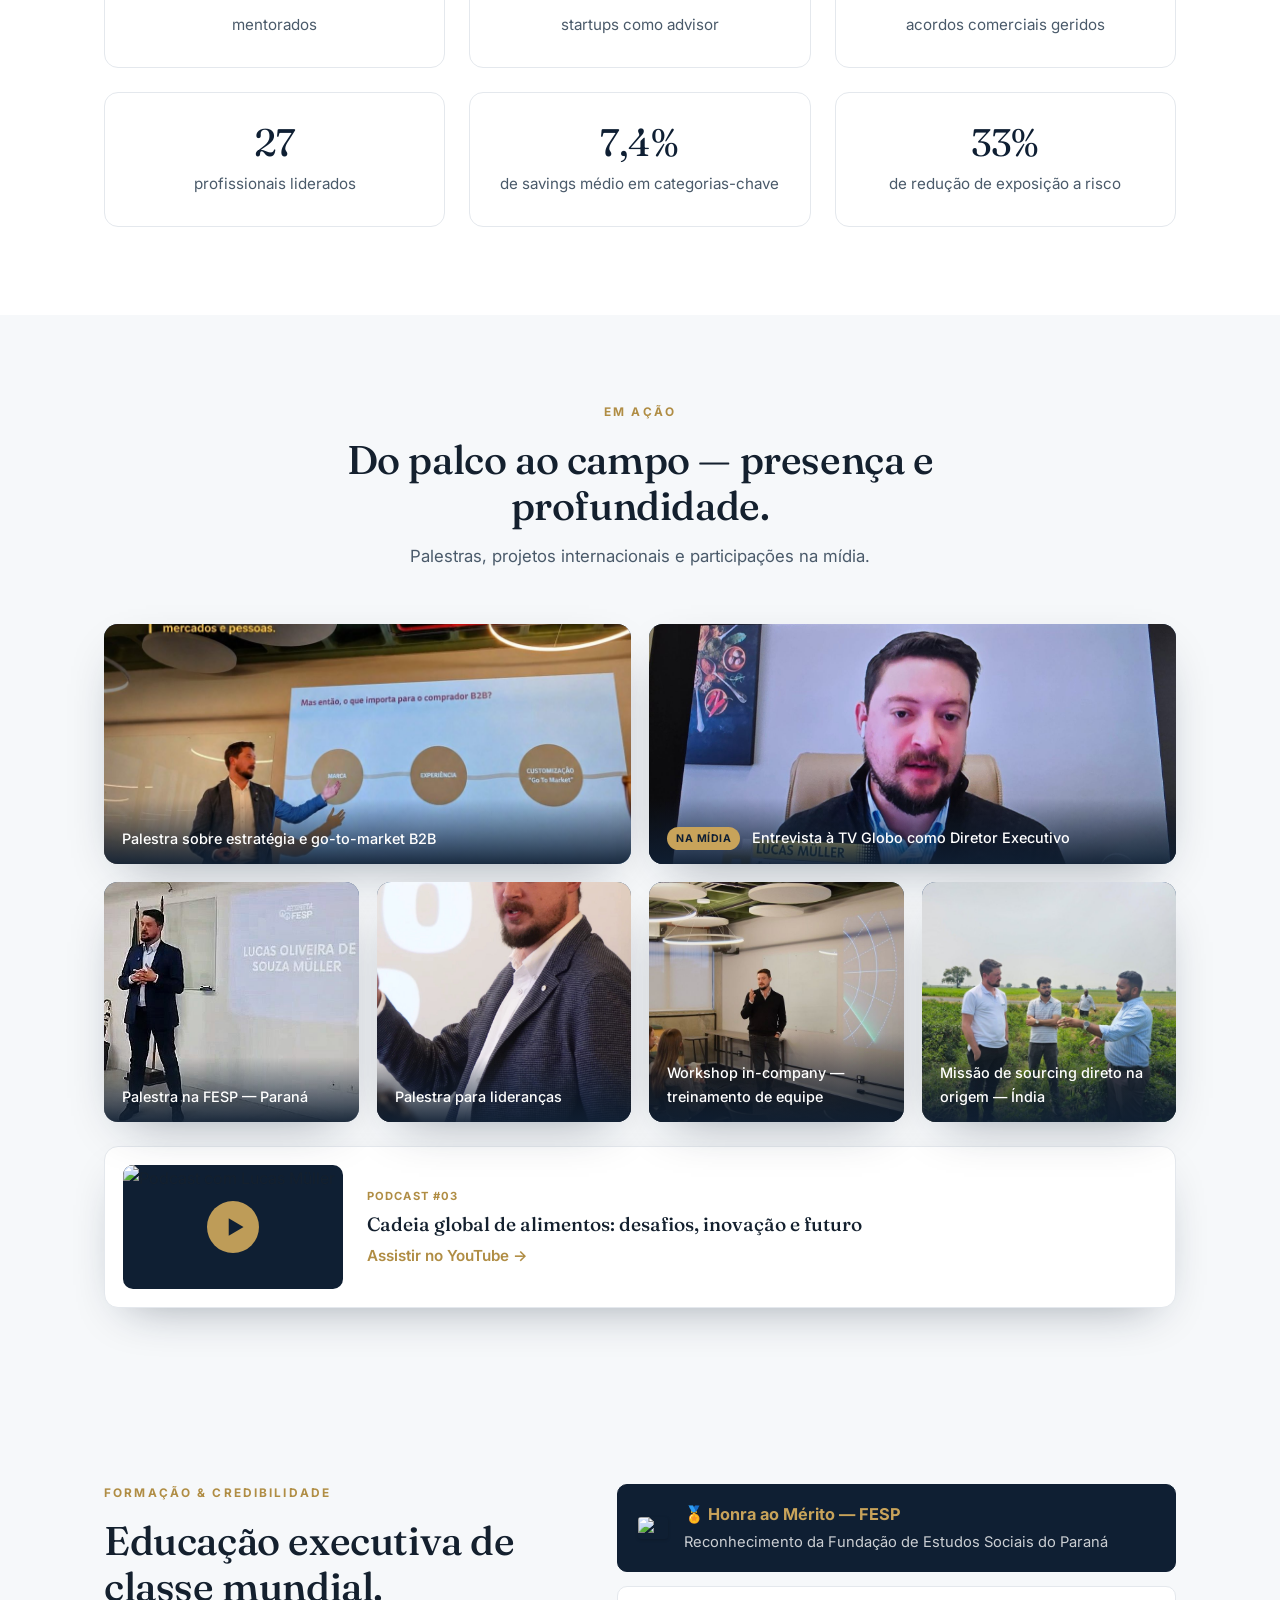
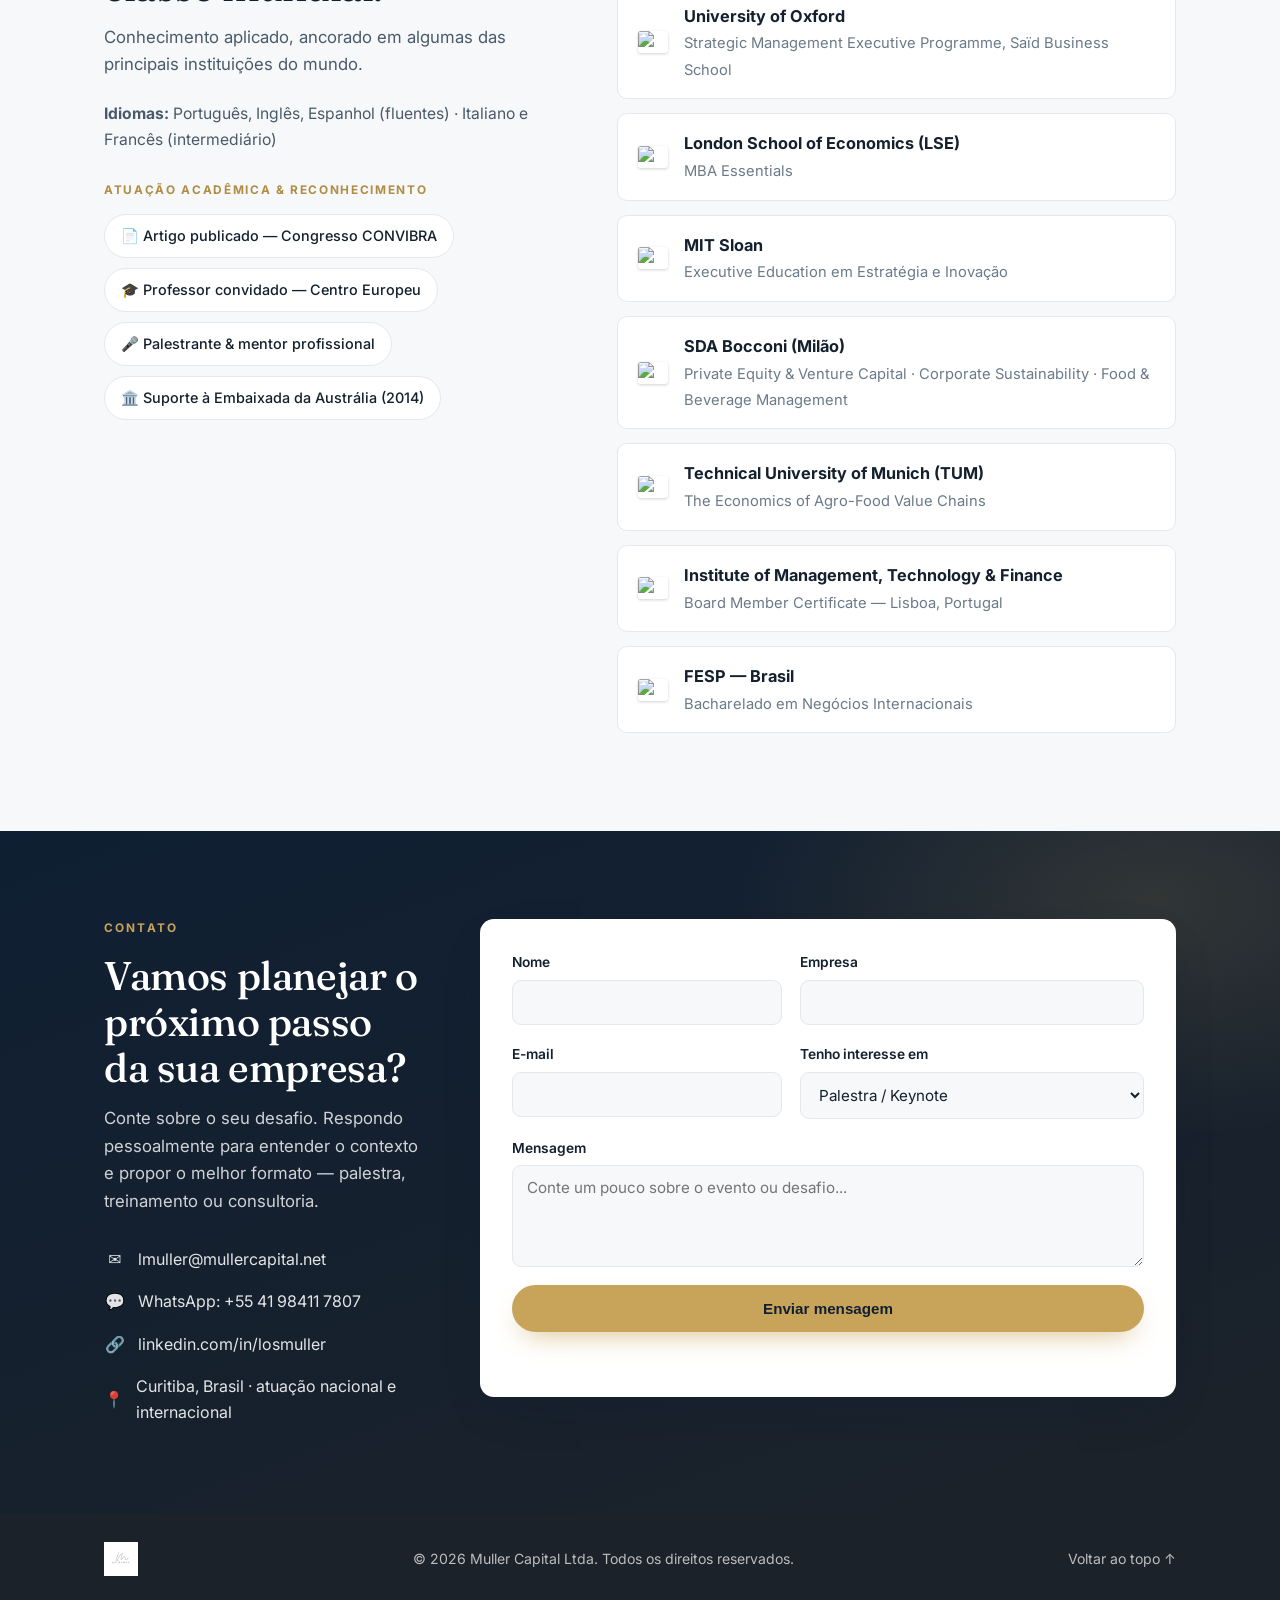
==== commit 11b8df14: "Add files via upload" ====
--- a/index.html
+++ b/index.html
@@ -211,66 +211,69 @@
 
   <!-- ===================== IA APLICADA ===================== -->
   <section id="ia" class="section">
-    <div class="container">
-      <div class="section-head">
+    <div class="container ia-grid">
+      <div class="ia-intro">
         <p class="section-eyebrow">Inteligência Artificial</p>
         <h2>IA aplicada ao resultado — não à demonstração.</h2>
-        <p class="section-sub">
+        <p class="ia-lead">
           A maioria das empresas já testou IA. Poucas transformaram isso em decisão melhor,
           custo menor ou receita maior. Meu trabalho é a ponte entre a ferramenta e o P&amp;L.
         </p>
-      </div>
-
-      <div class="ia-grid">
-        <article class="ia-card">
-          <div class="ia-icon" aria-hidden="true">🎯</div>
-          <h3>Capacitação de times</h3>
-          <p>
-            Workshops práticos para times comerciais, de compras e de estratégia usarem IA no
-            trabalho real — não em teoria.
-          </p>
-          <ul class="card-list">
-            <li>Casos de uso por função (comercial, compras, supply)</li>
-            <li>Prompts e fluxos aplicados à rotina da equipe</li>
-            <li>Critérios de qualidade e verificação de respostas</li>
-            <li>Ganho de produtividade mensurável</li>
-          </ul>
-        </article>
-
-        <article class="ia-card">
-          <div class="ia-icon" aria-hidden="true">📊</div>
-          <h3>IA na estratégia e nas decisões</h3>
-          <p>
-            Como uso IA dentro dos meus próprios projetos de consultoria e advisory para
-            decidir mais rápido e com mais base.
-          </p>
-          <ul class="card-list">
-            <li>Inteligência de mercado e benchmarking</li>
-            <li>Análise de cenários e simulações</li>
-            <li>Should-cost, TCO e preparação de negociação</li>
-            <li>Leitura de grandes volumes de dados em horas, não semanas</li>
-          </ul>
-        </article>
-
-        <article class="ia-card">
-          <div class="ia-icon" aria-hidden="true">🏛️</div>
-          <h3>Uso executivo de IA — C-Level &amp; Board</h3>
-          <p>
-            Sessões fechadas para diretoria e conselho: o que a IA realmente muda no negócio,
-            sem hype e sem jargão técnico.
-          </p>
-          <ul class="card-list">
-            <li>O que muda — e o que não muda — na estratégia</li>
-            <li>Onde investir agora e onde esperar</li>
-            <li>Governança, risco e conformidade</li>
-            <li>IA no dia a dia do próprio executivo</li>
-          </ul>
-        </article>
-      </div>
-
-      <p class="ia-cta">
         <a href="#contato" class="btn btn-primary">Conversar sobre IA na sua empresa</a>
-      </p>
+      </div>
+
+      <ol class="ia-list">
+        <li class="ia-item">
+          <span class="ia-num" aria-hidden="true">01</span>
+          <div class="ia-body">
+            <h3>Capacitação de times</h3>
+            <p>
+              Workshops práticos para times comerciais, de compras e de estratégia usarem IA no
+              trabalho real — não em teoria.
+            </p>
+            <ul class="card-list">
+              <li>Casos de uso por função (comercial, compras, supply)</li>
+              <li>Prompts e fluxos aplicados à rotina da equipe</li>
+              <li>Critérios de qualidade e verificação de respostas</li>
+              <li>Ganho de produtividade mensurável</li>
+            </ul>
+          </div>
+        </li>
+
+        <li class="ia-item">
+          <span class="ia-num" aria-hidden="true">02</span>
+          <div class="ia-body">
+            <h3>IA na estratégia e nas decisões</h3>
+            <p>
+              Como uso IA dentro dos meus próprios projetos de consultoria e advisory para
+              decidir mais rápido e com mais base.
+            </p>
+            <ul class="card-list">
+              <li>Inteligência de mercado e benchmarking</li>
+              <li>Análise de cenários e simulações</li>
+              <li>Should-cost, TCO e preparação de negociação</li>
+              <li>Leitura de grandes volumes de dados em horas, não semanas</li>
+            </ul>
+          </div>
+        </li>
+
+        <li class="ia-item">
+          <span class="ia-num" aria-hidden="true">03</span>
+          <div class="ia-body">
+            <h3>Uso executivo de IA — C-Level &amp; Board</h3>
+            <p>
+              Sessões fechadas para diretoria e conselho: o que a IA realmente muda no negócio,
+              sem hype e sem jargão técnico.
+            </p>
+            <ul class="card-list">
+              <li>O que muda — e o que não muda — na estratégia</li>
+              <li>Onde investir agora e onde esperar</li>
+              <li>Governança, risco e conformidade</li>
+              <li>IA no dia a dia do próprio executivo</li>
+            </ul>
+          </div>
+        </li>
+      </ol>
     </div>
   </section>
 
--- a/css/styles.css
+++ b/css/styles.css
@@ -411,22 +411,31 @@
 .brio-card p { color: rgba(255,255,255,0.78); font-size: 0.95rem; }
 
 /* ===================== IA APLICADA ===================== */
-.ia-grid { display: grid; grid-template-columns: repeat(3, 1fr); gap: 24px; align-items: stretch; }
-.ia-card {
-  background: var(--white);
-  border: 1px solid var(--line);
-  border-radius: var(--radius);
-  padding: 30px 26px;
-  display: flex;
-  flex-direction: column;
-  transition: transform 0.2s ease, box-shadow 0.2s ease, border-color 0.2s ease;
-}
-.ia-card:hover { transform: translateY(-6px); box-shadow: var(--shadow); border-color: var(--gold); }
-.ia-icon { font-size: 1.8rem; margin-bottom: 14px; }
-.ia-card h3 { font-size: 1.2rem; margin-bottom: 10px; color: var(--ink); }
-.ia-card > p { color: var(--slate); margin-bottom: 18px; font-size: 0.98rem; }
-.ia-card .card-list { margin-bottom: 0; margin-top: auto; }
-.ia-cta { text-align: center; margin-top: 40px; }
+.ia-grid { display: grid; grid-template-columns: 0.85fr 1.15fr; gap: 56px; align-items: start; }
+.ia-intro { position: sticky; top: 100px; }
+.ia-intro h2 { font-size: clamp(1.9rem, 3.4vw, 2.7rem); }
+.ia-lead { color: var(--slate); font-size: 1.06rem; margin-bottom: 30px; }
+
+.ia-list { list-style: none; display: grid; }
+.ia-item {
+  display: grid;
+  grid-template-columns: auto 1fr;
+  gap: 22px;
+  padding: 28px 0;
+  border-top: 1px solid var(--line);
+}
+.ia-item:first-child { border-top: none; padding-top: 0; }
+.ia-item:last-child { padding-bottom: 0; }
+.ia-num {
+  font-family: var(--font-display);
+  font-size: 1.45rem;
+  font-weight: 600;
+  line-height: 1.15;
+  color: var(--gold-dark);
+}
+.ia-body h3 { font-size: 1.2rem; margin-bottom: 8px; color: var(--ink); }
+.ia-body > p { color: var(--slate); font-size: 0.99rem; margin-bottom: 15px; }
+.ia-body .card-list { margin-bottom: 0; }
 
 /* ===================== GRÁFICO DE CRESCIMENTO ===================== */
 .growth-chart {
@@ -794,7 +803,8 @@
   .contact-grid { grid-template-columns: 1fr; gap: 40px; }
   .hero-figure { max-width: 360px; }
   .cards { grid-template-columns: 1fr; }
-  .ia-grid { grid-template-columns: 1fr; }
+  .ia-grid { grid-template-columns: 1fr; gap: 40px; }
+  .ia-intro { position: static; }
   .brio-grid { grid-template-columns: repeat(2, 1fr); }
   .brio-quote { font-size: 1.12rem; }
   .stats { grid-template-columns: repeat(2, 1fr); }
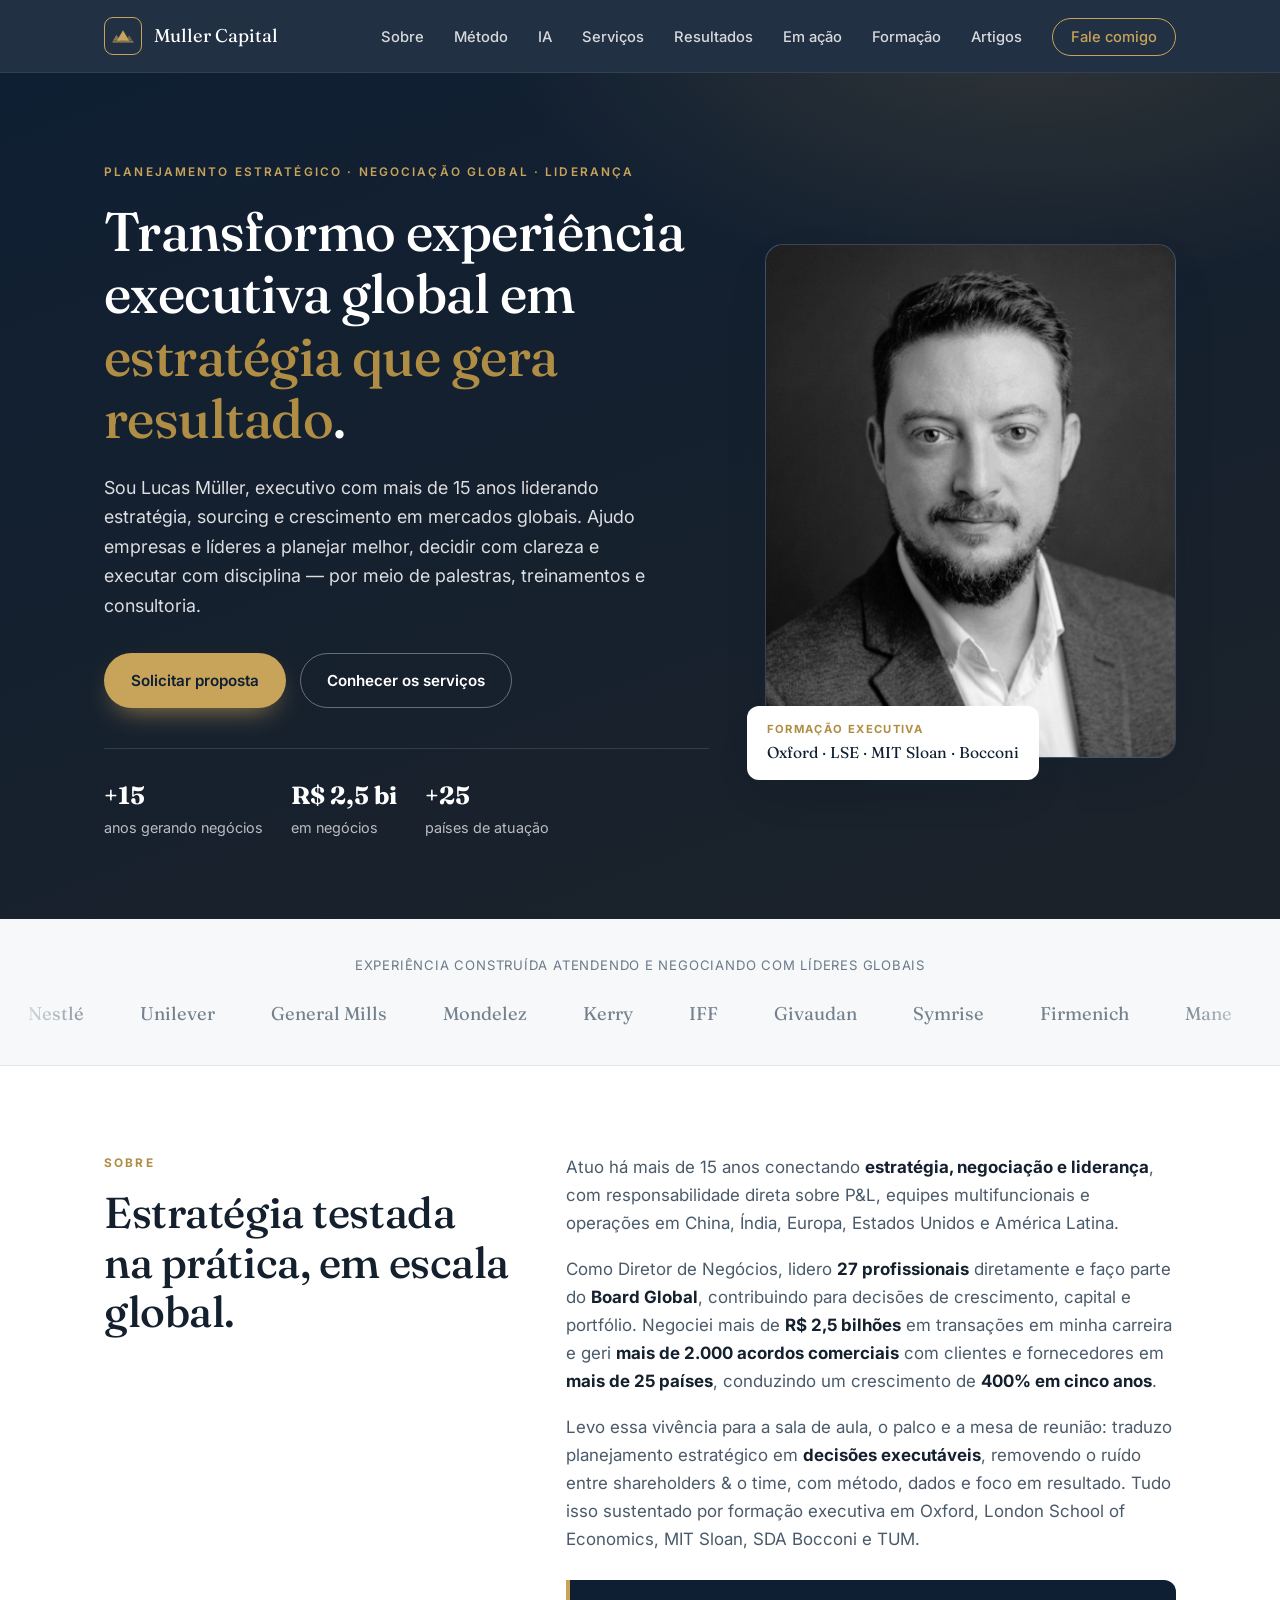
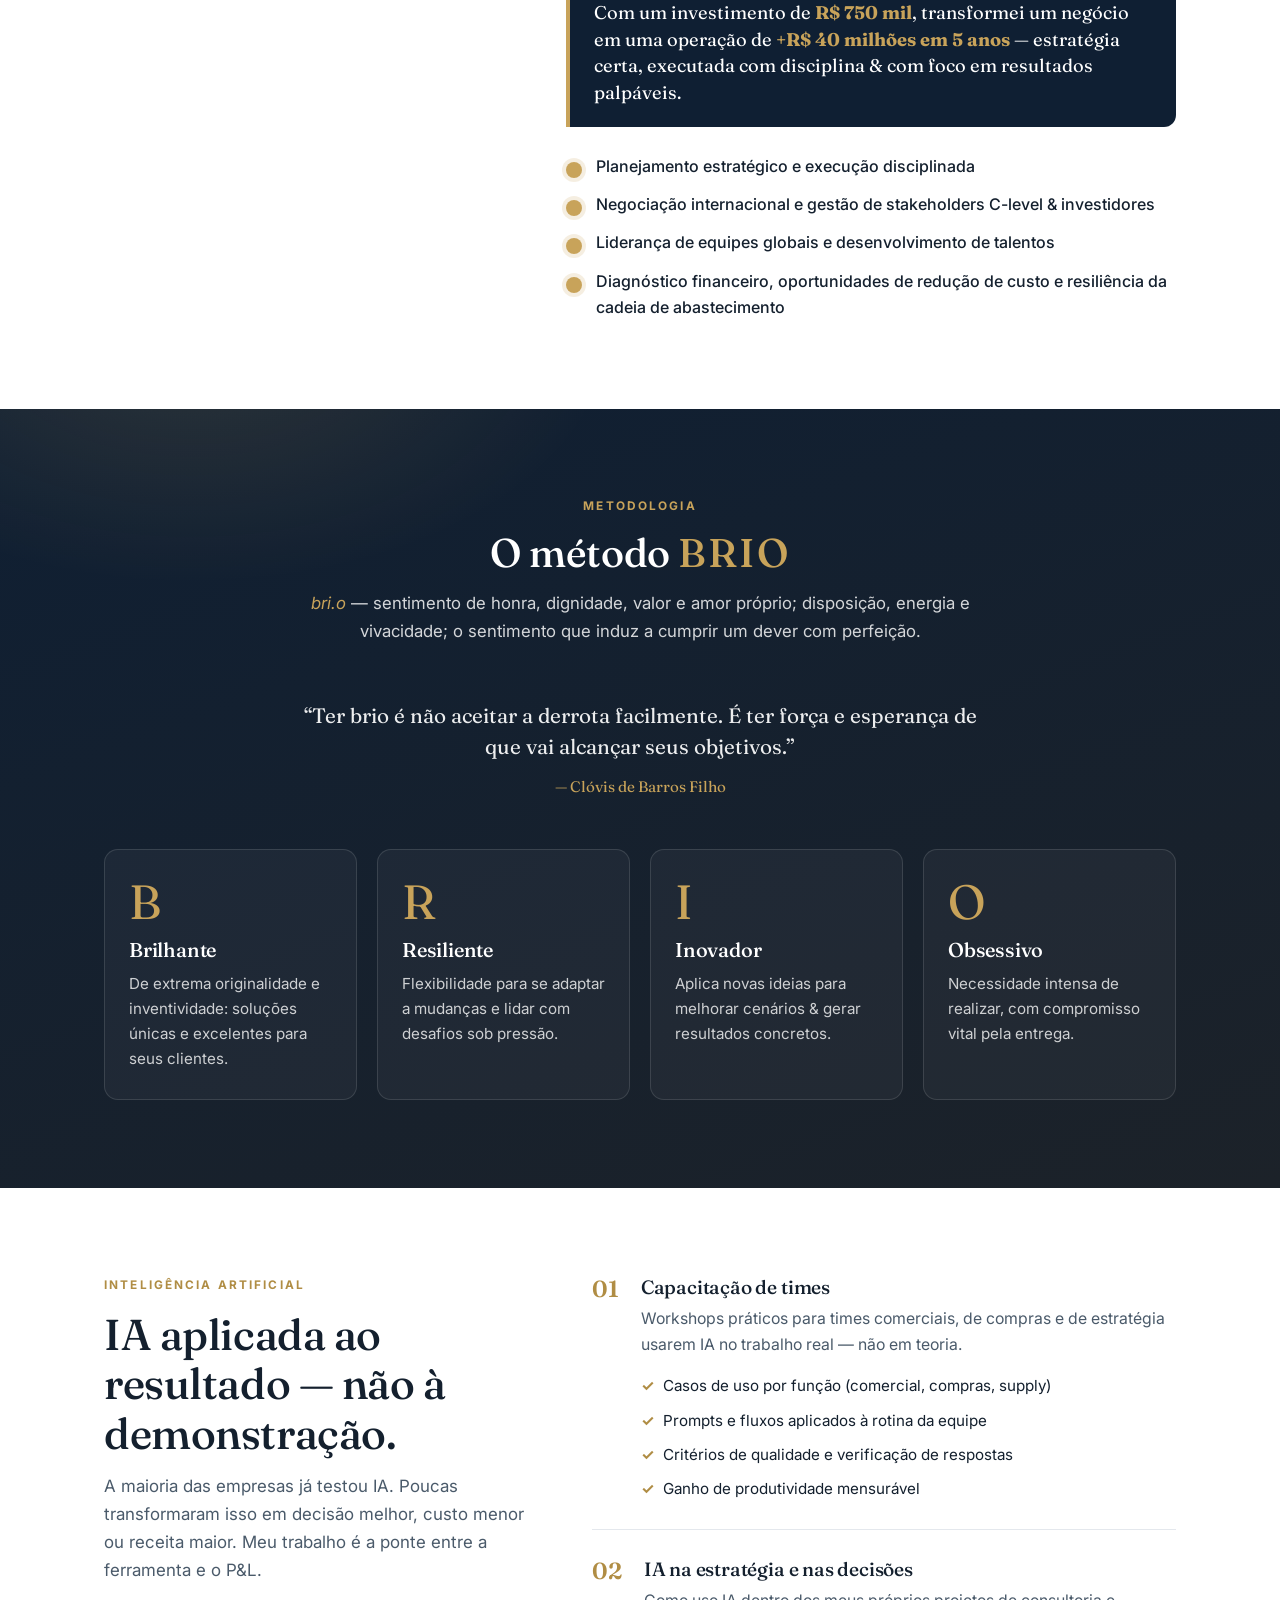
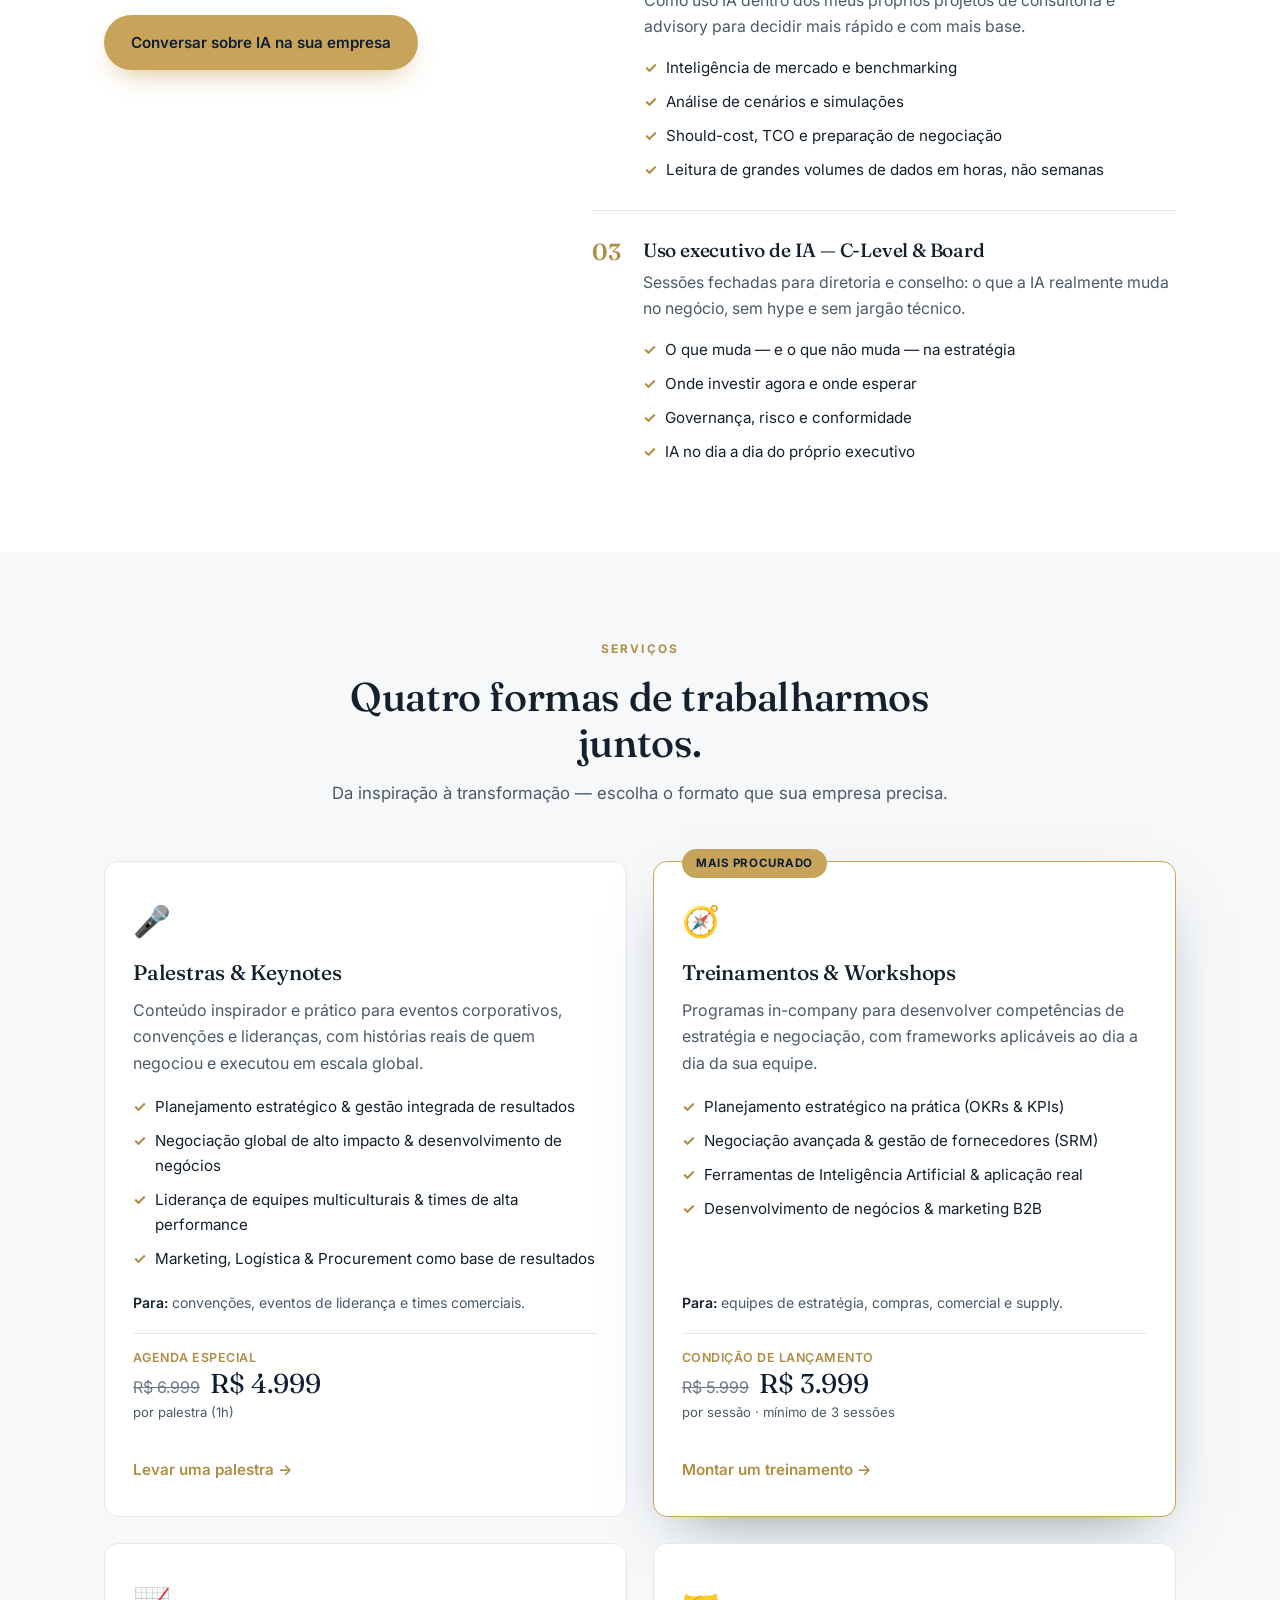
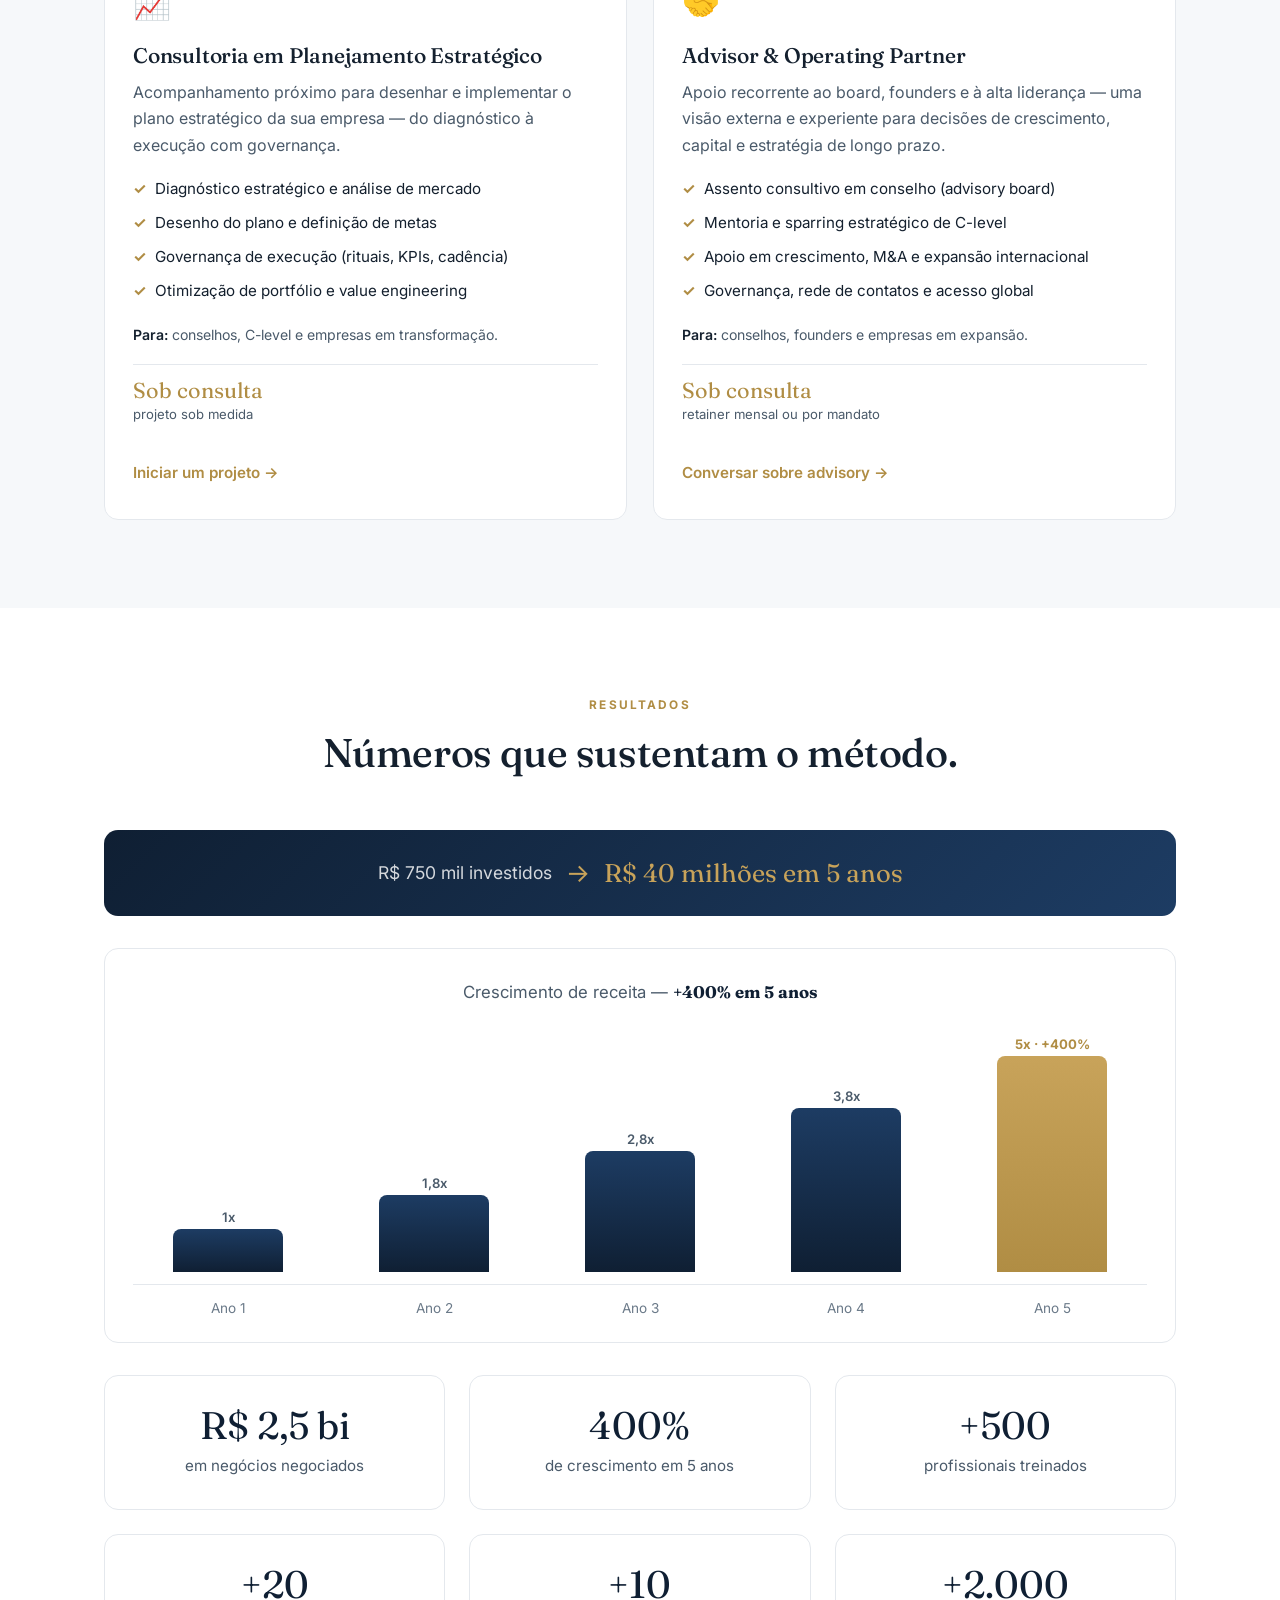
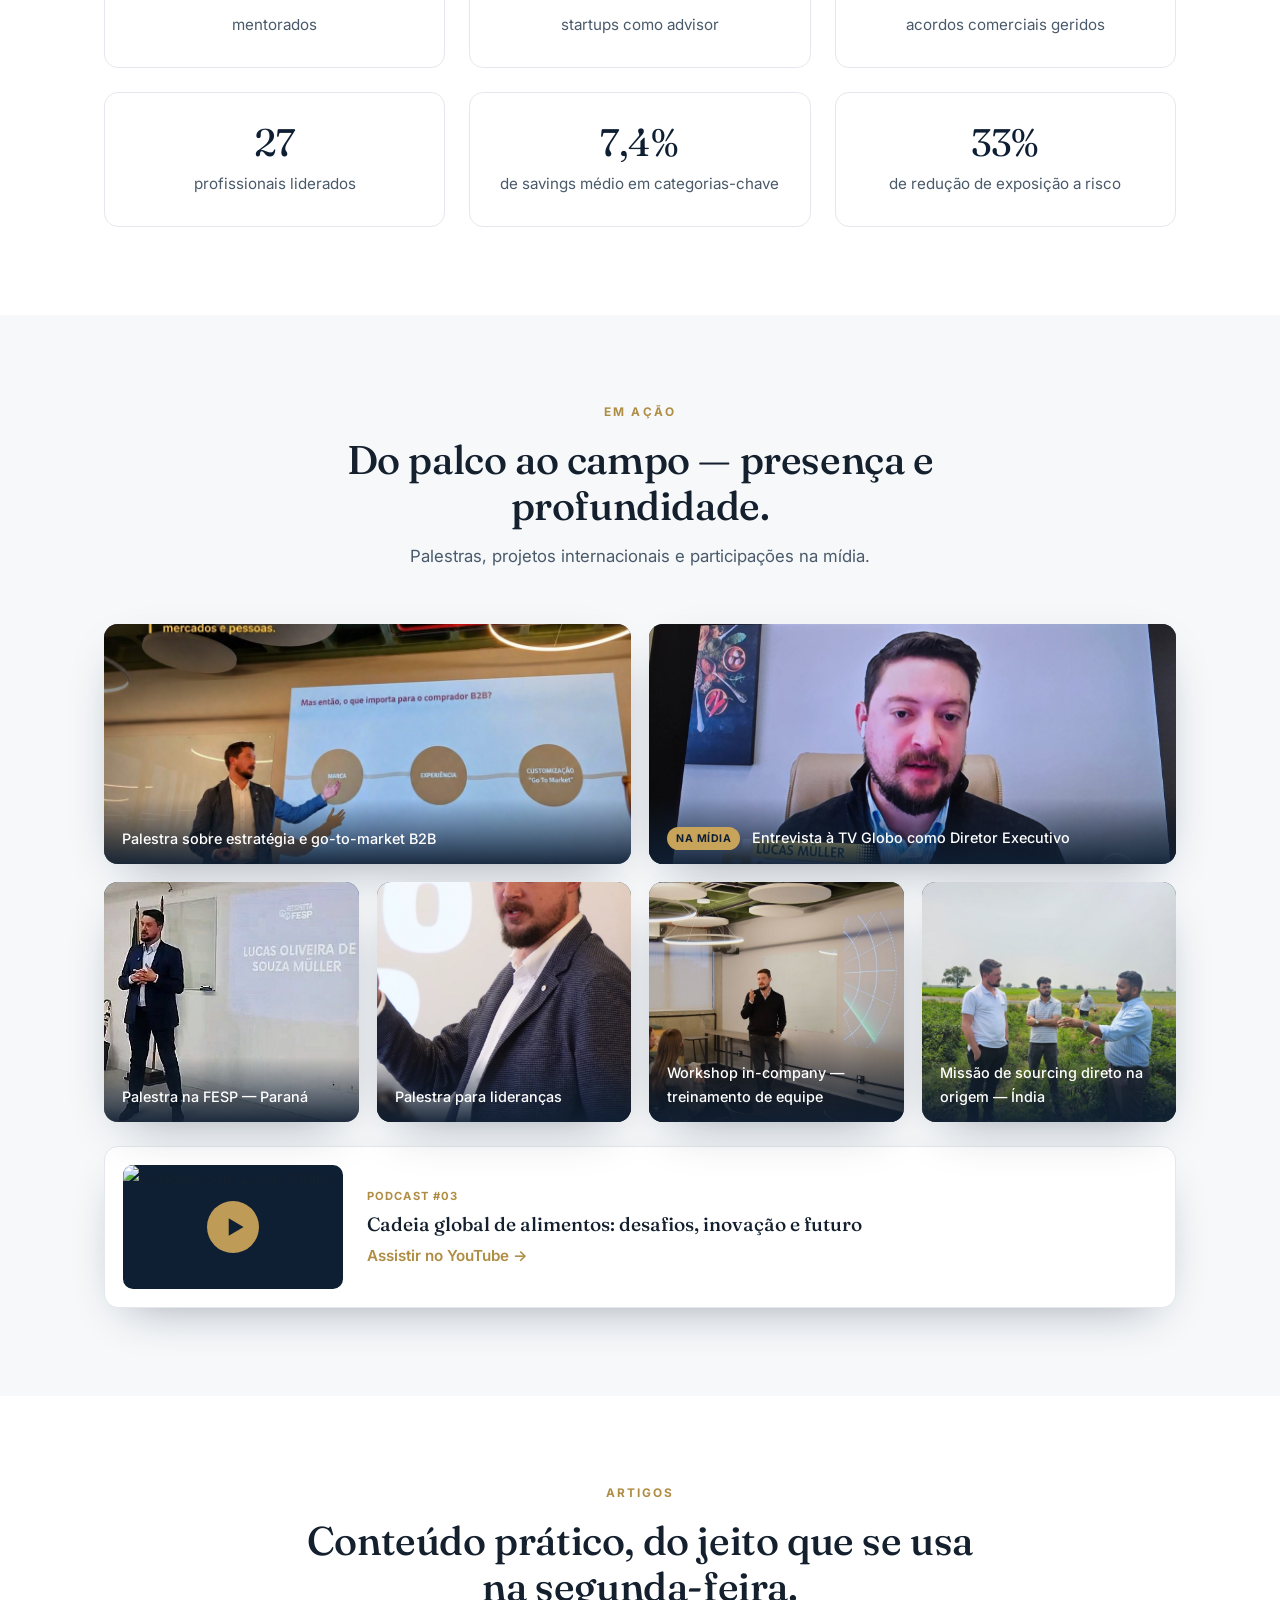
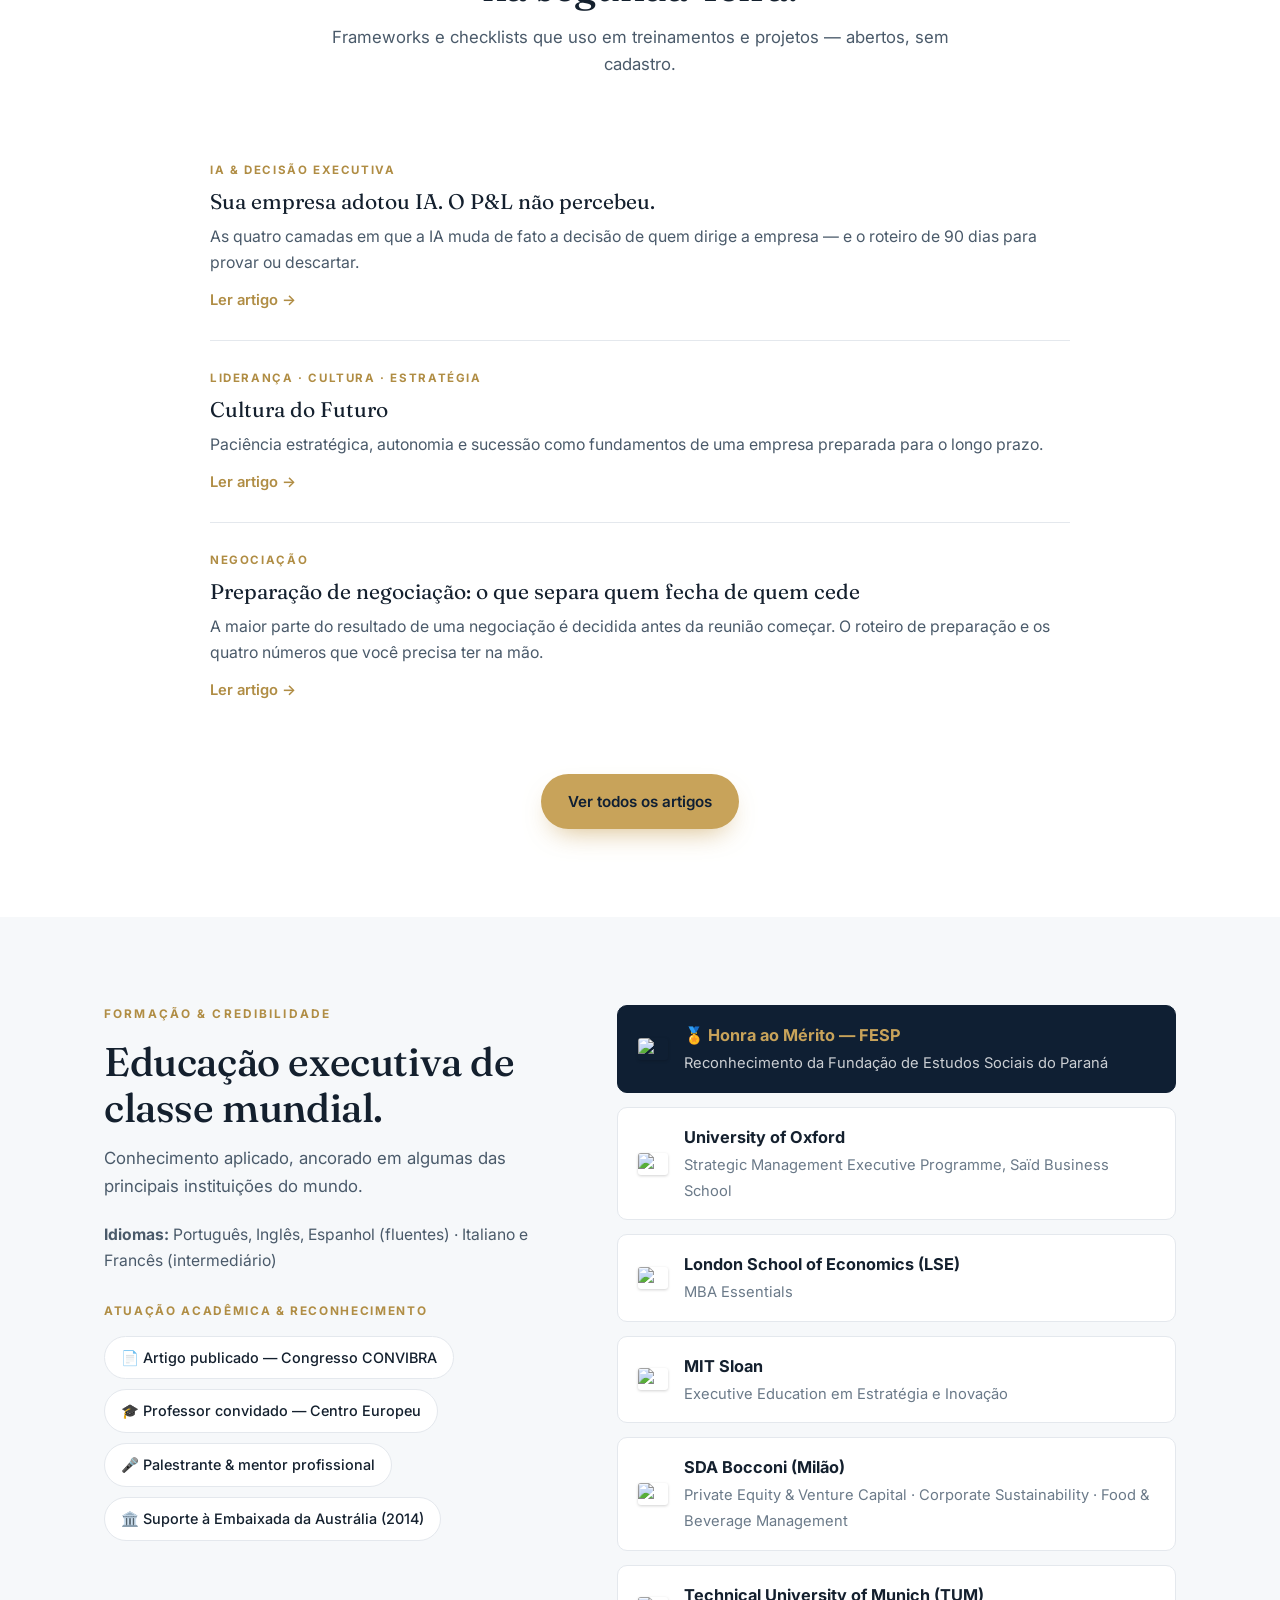
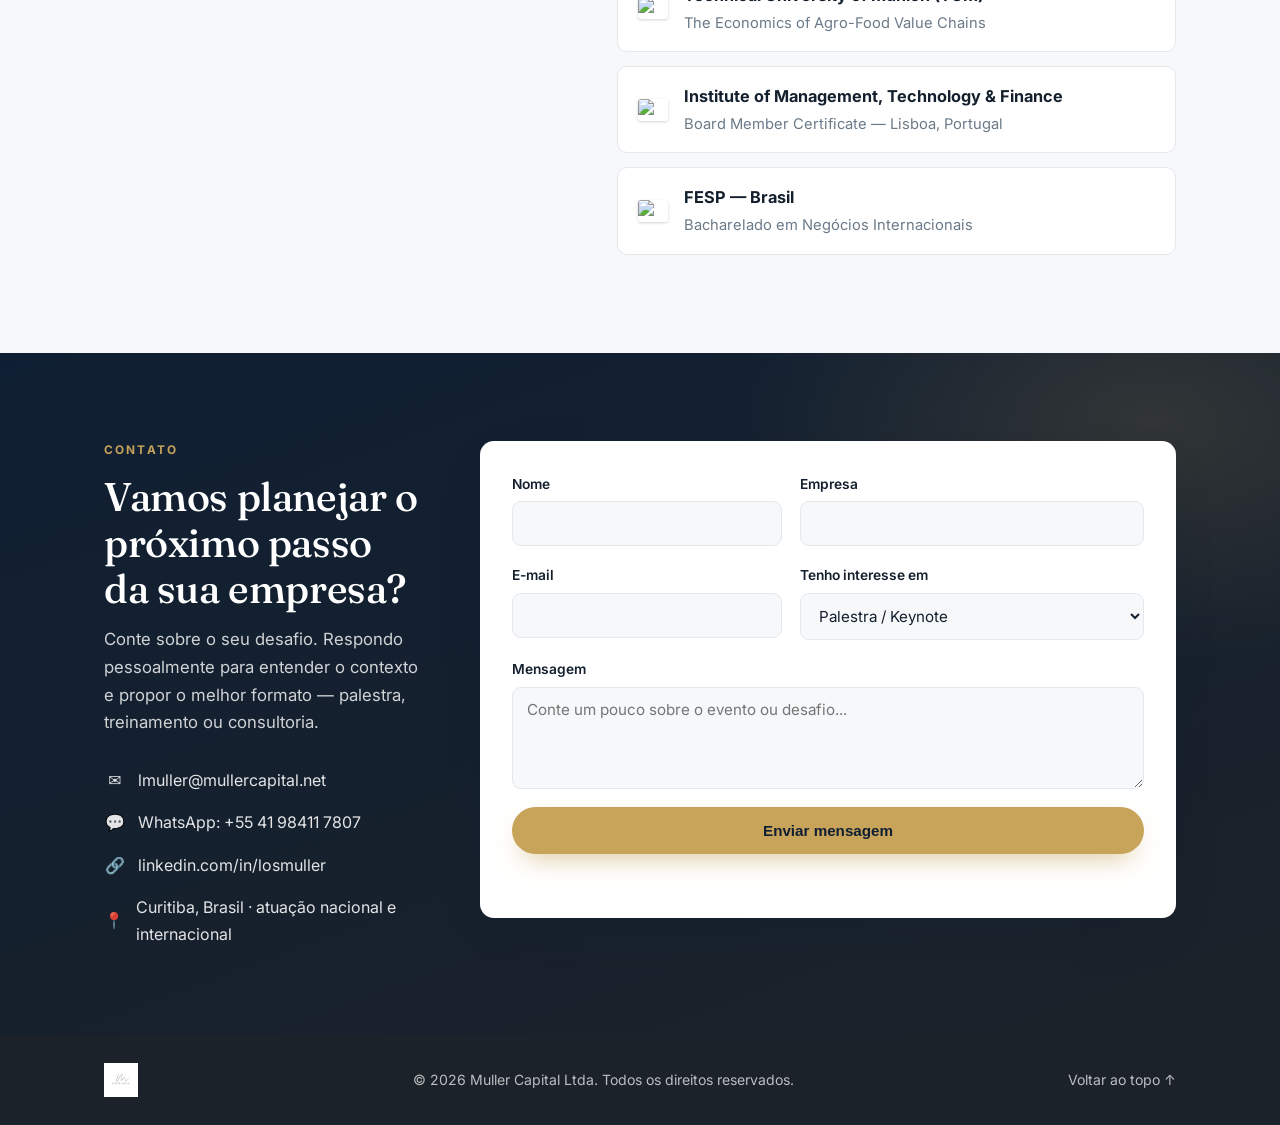
==== commit a244d83a: "Add files via upload" ====
--- a/index.html
+++ b/index.html
@@ -3,8 +3,8 @@
 <head>
   <meta charset="UTF-8" />
   <meta name="viewport" content="width=device-width, initial-scale=1.0" />
-  <title>Muller Capital — Palestras, Treinamentos e Consultoria em Planejamento Estratégico</title>
-  <meta name="description" content="Muller Capital — palestras, treinamentos e consultoria em planejamento estratégico, negociação global e liderança, conduzidos por Lucas Müller, executivo com mais de 15 anos em mercados globais." />
+  <title>Palestras e Consultoria em Planejamento Estratégico | Muller Capital</title>
+  <meta name="description" content="Palestras, treinamentos e consultoria em planejamento estratégico, negociação e liderança — com Lucas Müller, executivo com +15 anos em mercados globais." />
   <meta name="author" content="Lucas Müller" />
   <!-- Site público: indexável por buscadores -->
   <meta name="robots" content="index, follow" />
@@ -29,6 +29,55 @@
   <link rel="preconnect" href="https://fonts.gstatic.com" crossorigin />
   <link href="https://fonts.googleapis.com/css2?family=Fraunces:opsz,wght@9..144,400;9..144,500;9..144,600&family=Inter:wght@400;500;600;700&display=swap" rel="stylesheet" />
   <link rel="stylesheet" href="css/styles.css" />
+
+  <!-- Dados estruturados: ajuda o Google a entender quem é a empresa e quem é o profissional -->
+  <script type="application/ld+json">
+  {
+    "@context": "https://schema.org",
+    "@type": "ProfessionalService",
+    "@id": "https://mullercapital.net/#organizacao",
+    "name": "Muller Capital",
+    "legalName": "Muller Capital Ltda.",
+    "url": "https://mullercapital.net/",
+    "logo": "https://mullercapital.net/assets/muller-capital.png",
+    "image": "https://mullercapital.net/assets/lucas.jpg",
+    "description": "Palestras, treinamentos e consultoria em planejamento estratégico, negociação global e liderança.",
+    "email": "lmuller@mullercapital.net",
+    "telephone": "+55-41-98411-7807",
+    "address": {
+      "@type": "PostalAddress",
+      "addressLocality": "Curitiba",
+      "addressRegion": "PR",
+      "addressCountry": "BR"
+    },
+    "sameAs": ["https://www.linkedin.com/in/losmuller"],
+    "areaServed": { "@type": "Country", "name": "Brasil" },
+    "knowsAbout": [
+      "Planejamento estratégico",
+      "Negociação internacional",
+      "Liderança de equipes globais",
+      "Procurement e gestão de fornecedores",
+      "Inteligência artificial aplicada a negócios"
+    ],
+    "founder": {
+      "@type": "Person",
+      "@id": "https://mullercapital.net/#lucas-muller",
+      "name": "Lucas Müller",
+      "jobTitle": "Consultor e palestrante em planejamento estratégico",
+      "url": "https://mullercapital.net/",
+      "image": "https://mullercapital.net/assets/lucas.jpg",
+      "sameAs": ["https://www.linkedin.com/in/losmuller"],
+      "knowsLanguage": ["pt-BR", "en", "es"],
+      "alumniOf": [
+        { "@type": "EducationalOrganization", "name": "University of Oxford" },
+        { "@type": "EducationalOrganization", "name": "London School of Economics" },
+        { "@type": "EducationalOrganization", "name": "MIT Sloan" },
+        { "@type": "EducationalOrganization", "name": "SDA Bocconi" },
+        { "@type": "EducationalOrganization", "name": "Technical University of Munich" }
+      ]
+    }
+  }
+  </script>
 </head>
 <body>
 
@@ -58,6 +107,7 @@
           <li><a href="#resultados">Resultados</a></li>
           <li><a href="#acao">Em ação</a></li>
           <li><a href="#formacao">Formação</a></li>
+          <li><a href="#artigos">Artigos</a></li>
           <li><a href="#contato" class="nav-cta">Fale comigo</a></li>
         </ul>
       </nav>
@@ -465,6 +515,60 @@
     <button class="lightbox-nav lightbox-next" id="lightbox-next" aria-label="Próxima">&#8250;</button>
   </div>
 
+  <!-- ===================== ARTIGOS ===================== -->
+  <section id="artigos" class="section">
+    <div class="container">
+      <div class="section-head">
+        <p class="section-eyebrow">Artigos</p>
+        <h2>Conteúdo prático, do jeito que se usa na segunda-feira.</h2>
+        <p class="section-sub">
+          Frameworks e checklists que uso em treinamentos e projetos — abertos, sem cadastro.
+        </p>
+      </div>
+
+      <!-- Mostre aqui os artigos mais recentes. A lista completa fica em /artigos/ -->
+      <ul class="artigos-list">
+        <li class="artigo-item">
+          <a class="artigo-link" href="artigos/ia-decisao-executiva.html">
+            <span class="artigo-tag">IA &amp; Decisão Executiva</span>
+            <span class="artigo-titulo">Sua empresa adotou IA. O P&amp;L não percebeu.</span>
+            <span class="artigo-resumo">
+              As quatro camadas em que a IA muda de fato a decisão de quem dirige a empresa —
+              e o roteiro de 90 dias para provar ou descartar.
+            </span>
+            <span class="artigo-seta">Ler artigo &rarr;</span>
+          </a>
+        </li>
+        <li class="artigo-item">
+          <a class="artigo-link" href="artigos/cultura-do-futuro.html">
+            <span class="artigo-tag">Liderança · Cultura · Estratégia</span>
+            <span class="artigo-titulo">Cultura do Futuro</span>
+            <span class="artigo-resumo">
+              Paciência estratégica, autonomia e sucessão como fundamentos de uma empresa
+              preparada para o longo prazo.
+            </span>
+            <span class="artigo-seta">Ler artigo &rarr;</span>
+          </a>
+        </li>
+        <li class="artigo-item">
+          <a class="artigo-link" href="artigos/preparacao-negociacao.html">
+            <span class="artigo-tag">Negociação</span>
+            <span class="artigo-titulo">Preparação de negociação: o que separa quem fecha de quem cede</span>
+            <span class="artigo-resumo">
+              A maior parte do resultado de uma negociação é decidida antes da reunião começar.
+              O roteiro de preparação e os quatro números que você precisa ter na mão.
+            </span>
+            <span class="artigo-seta">Ler artigo &rarr;</span>
+          </a>
+        </li>
+      </ul>
+
+      <p class="artigos-cta">
+        <a href="artigos/index.html" class="btn btn-primary">Ver todos os artigos</a>
+      </p>
+    </div>
+  </section>
+
   <!-- ===================== FORMAÇÃO ===================== -->
   <section id="formacao" class="section section--alt">
     <div class="container formacao-grid">
--- a/css/styles.css
+++ b/css/styles.css
@@ -738,6 +738,135 @@
 .footer-logo { height: 34px; width: auto; }
 .footer-top:hover { color: var(--gold); }
 
+/* ===================== ARTIGOS — LISTA ===================== */
+.artigos-grupo { max-width: 860px; margin: 0 auto 58px; }
+.artigos-grupo:last-of-type { margin-bottom: 0; }
+.grupo-titulo {
+  display: inline-block;
+  font-family: var(--font-display);
+  font-size: 1.08rem;
+  color: var(--ink);
+  padding-bottom: 10px;
+  border-bottom: 2px solid var(--gold);
+}
+.grupo-desc { color: var(--muted); font-size: 0.9rem; margin: 12px 0 6px; }
+.artigos-list { list-style: none; max-width: 860px; margin: 0 auto; }
+.artigo-item { border-top: 1px solid var(--line); }
+.artigo-item:first-child { border-top: none; }
+.artigo-link { display: block; padding: 28px 0; }
+.artigo-tag {
+  display: block;
+  font-size: 0.72rem;
+  text-transform: uppercase;
+  letter-spacing: 0.14em;
+  font-weight: 700;
+  color: var(--gold-dark);
+  margin-bottom: 8px;
+}
+.artigo-titulo {
+  display: block;
+  font-family: var(--font-display);
+  font-size: 1.32rem;
+  line-height: 1.3;
+  color: var(--ink);
+  margin-bottom: 8px;
+  transition: color 0.2s ease;
+}
+.artigo-link:hover .artigo-titulo { color: var(--gold-dark); }
+.artigo-resumo { display: block; color: var(--slate); font-size: 0.99rem; margin-bottom: 10px; }
+.artigo-seta { display: inline-block; color: var(--gold-dark); font-size: 0.92rem; font-weight: 600; }
+.artigos-cta { text-align: center; margin-top: 44px; }
+
+/* ===================== ARTIGO — PÁGINA ===================== */
+.post { padding: 56px 0 80px; }
+.post-container { width: min(760px, calc(100% - 40px)); margin: 0 auto; }
+.post-meta {
+  font-size: 0.76rem;
+  text-transform: uppercase;
+  letter-spacing: 0.13em;
+  font-weight: 700;
+  color: var(--muted);
+  margin-bottom: 18px;
+}
+.post-meta a { color: var(--gold-dark); }
+.post-meta a:hover { text-decoration: underline; }
+.post h1 { font-size: clamp(1.9rem, 4vw, 2.7rem); line-height: 1.22; margin-bottom: 20px; color: var(--ink); }
+.post-lead {
+  font-size: 1.17rem;
+  color: var(--slate);
+  margin-bottom: 38px;
+  padding-bottom: 30px;
+  border-bottom: 1px solid var(--line);
+}
+.post-body h2 { font-size: 1.5rem; margin: 42px 0 14px; color: var(--ink); }
+.post-body h3 { font-size: 1.14rem; margin: 28px 0 10px; color: var(--ink); }
+.post-body p { color: var(--slate); font-size: 1.05rem; margin-bottom: 18px; }
+.post-body strong { color: var(--ink); }
+.post-body ul, .post-body ol { list-style: none; display: grid; gap: 10px; margin-bottom: 22px; }
+.post-body ul li { position: relative; padding-left: 24px; color: var(--slate); }
+.post-body ul li::before { content: "✓"; position: absolute; left: 0; top: 0; color: var(--gold-dark); font-weight: 700; }
+.post-body ol { counter-reset: passo; }
+.post-body ol li { position: relative; padding-left: 36px; color: var(--slate); counter-increment: passo; }
+.post-body ol li::before {
+  content: counter(passo, decimal-leading-zero);
+  position: absolute; left: 0; top: 0;
+  color: var(--gold-dark);
+  font-family: var(--font-display);
+  font-weight: 600;
+}
+.post-quote {
+  margin: 30px 0;
+  padding: 22px 26px;
+  border-left: 3px solid var(--gold);
+  background: var(--bg-alt);
+  border-radius: 0 var(--radius) var(--radius) 0;
+  font-family: var(--font-display);
+  font-size: 1.1rem;
+  line-height: 1.5;
+  color: var(--ink);
+}
+/* Data / autoria do artigo */
+.post-data { font-size: 0.85rem; color: var(--muted); margin: -22px 0 30px; }
+
+/* Destaque de números dentro do artigo */
+.post-stats { display: grid; grid-template-columns: repeat(3, 1fr); gap: 20px; margin: 32px 0; }
+.post-stat { border-left: 3px solid var(--gold); padding: 2px 0 2px 16px; }
+.post-stat-num {
+  display: block;
+  font-family: var(--font-display);
+  font-size: 1.9rem;
+  line-height: 1.1;
+  color: var(--gold-dark);
+  margin-bottom: 6px;
+}
+.post-stat-label { display: block; font-size: 0.85rem; color: var(--slate); line-height: 1.45; }
+
+/* Referências ao fim do artigo */
+.post-refs { margin-top: 46px; padding-top: 24px; border-top: 1px solid var(--line); }
+.post-refs h2 {
+  font-size: 0.76rem;
+  text-transform: uppercase;
+  letter-spacing: 0.13em;
+  color: var(--gold-dark);
+  margin: 0 0 14px;
+}
+.post-refs ul { list-style: none; display: grid; gap: 9px; }
+.post-refs li { font-size: 0.84rem; color: var(--muted); line-height: 1.5; }
+
+.post-cta {
+  margin-top: 54px;
+  padding: 32px 30px;
+  border: 1px solid var(--line);
+  border-radius: var(--radius);
+  background: var(--bg-alt);
+  text-align: center;
+}
+.post-cta h2 { font-size: 1.3rem; margin: 0 0 10px; }
+.post-cta p { color: var(--slate); margin-bottom: 22px; }
+.post-nav { margin-top: 36px; padding-top: 24px; border-top: 1px solid var(--line); }
+.post-nav a { color: var(--gold-dark); font-weight: 600; }
+.post-nav a:hover { text-decoration: underline; }
+
 /* ===================== LIGHTBOX ===================== */
 .lightbox {
   position: fixed;
@@ -832,6 +961,7 @@
 
 @media (max-width: 560px) {
   .section { padding: 60px 0; }
+  .post-stats { grid-template-columns: 1fr; }
   .hero { padding: 64px 0 70px; }
   .stats { grid-template-columns: 1fr; }
   .gallery { grid-template-columns: 1fr; }
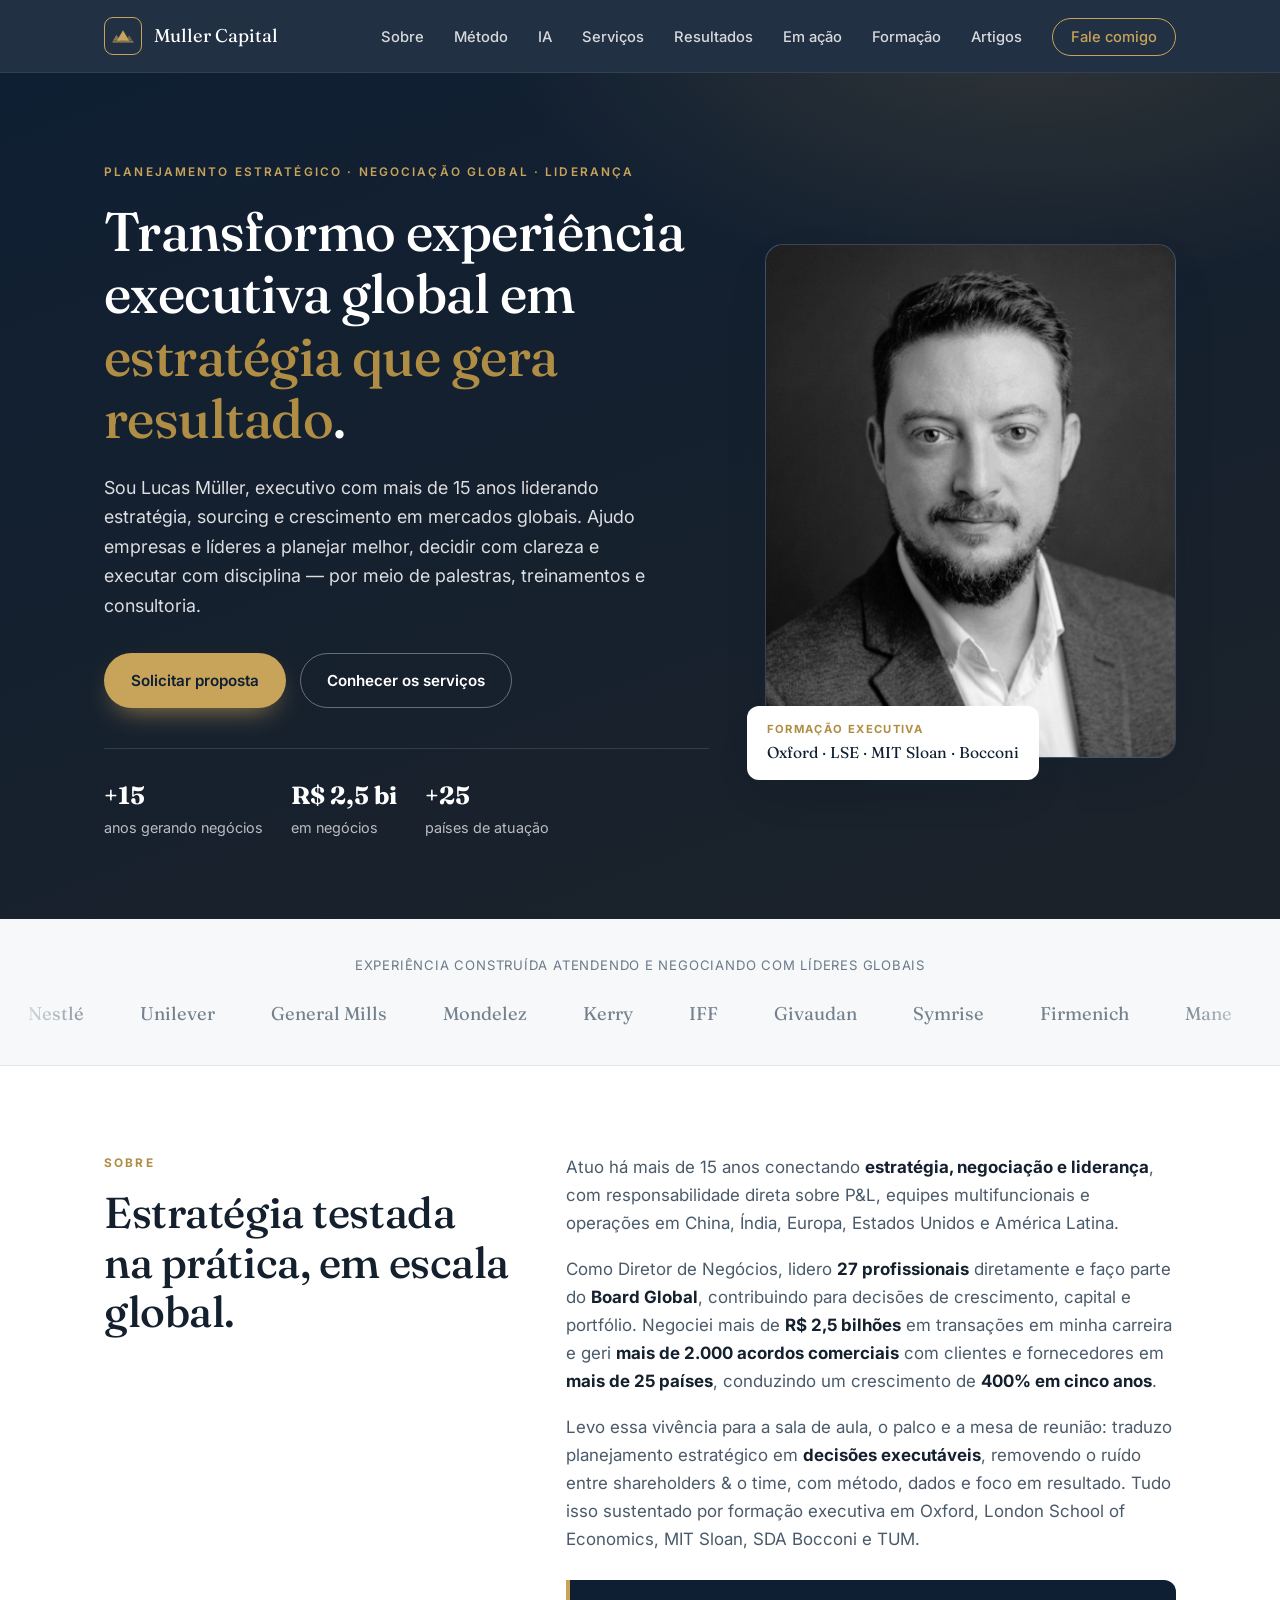
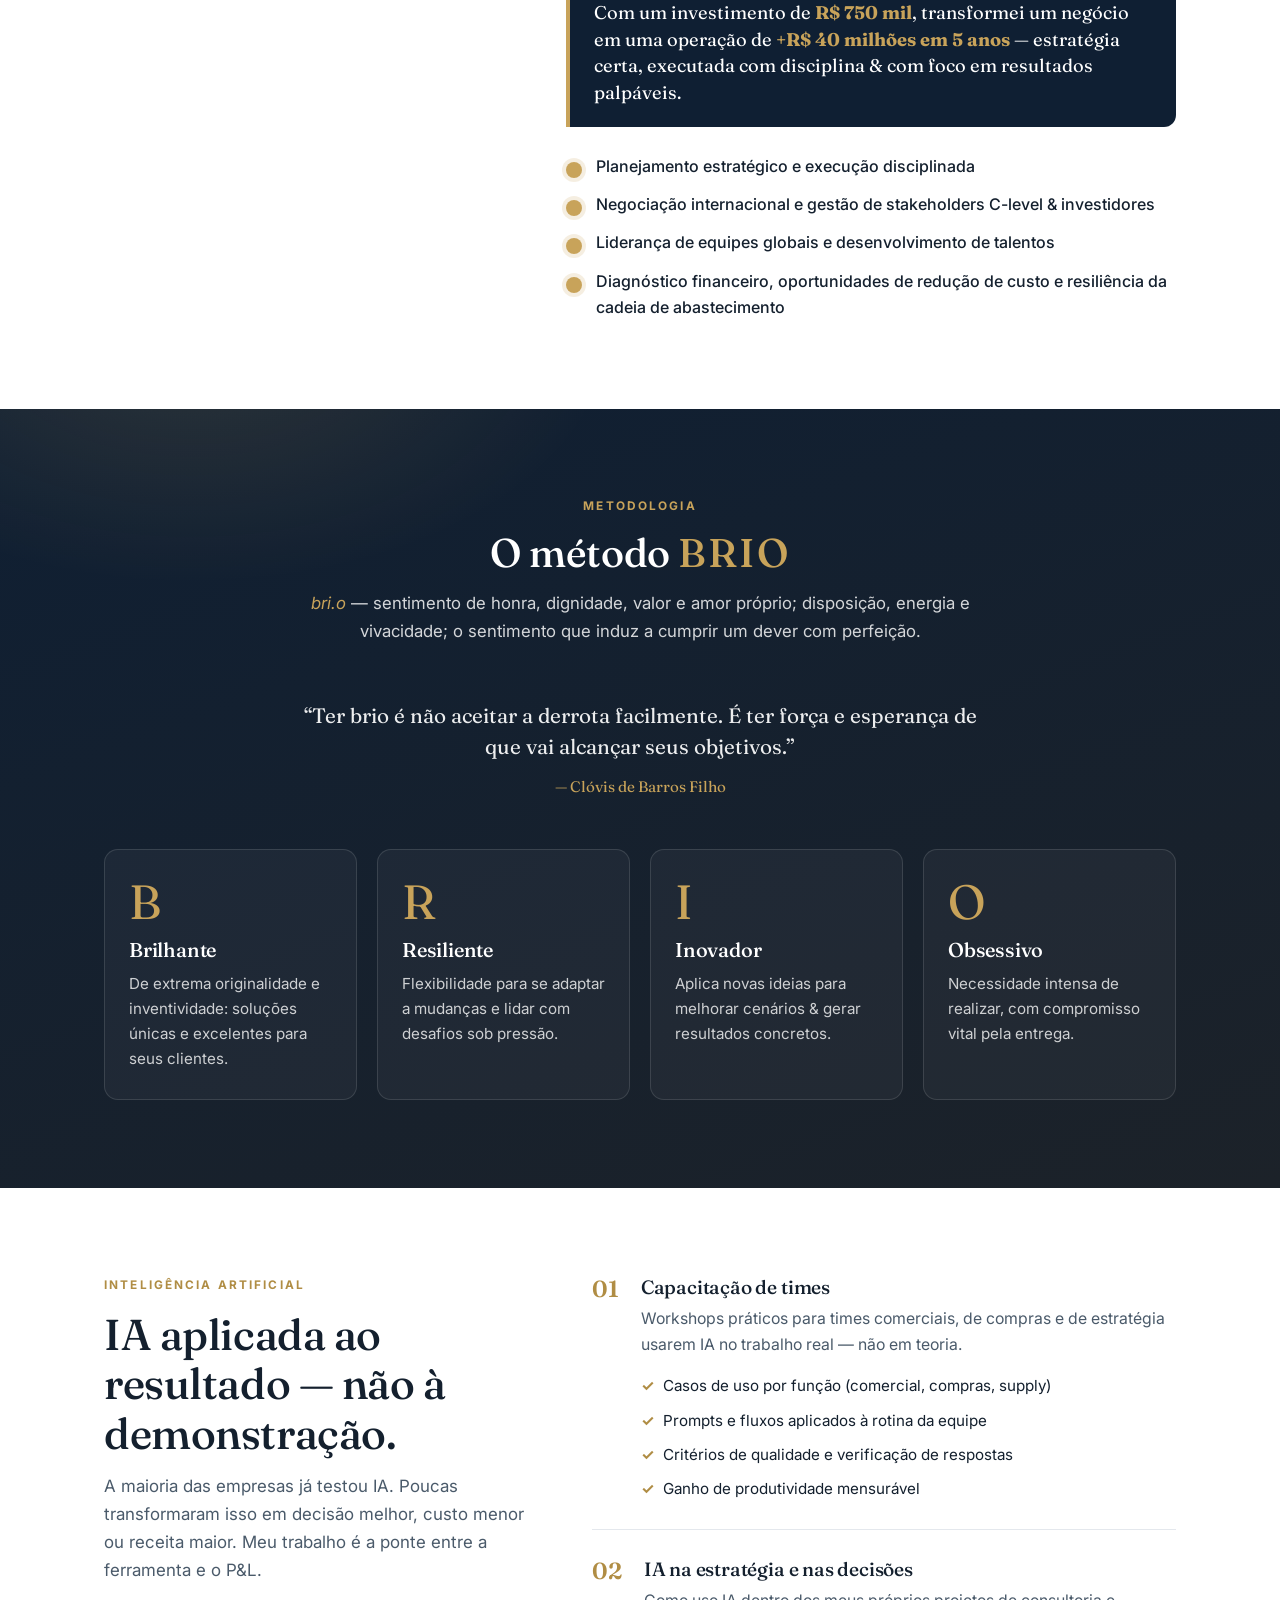
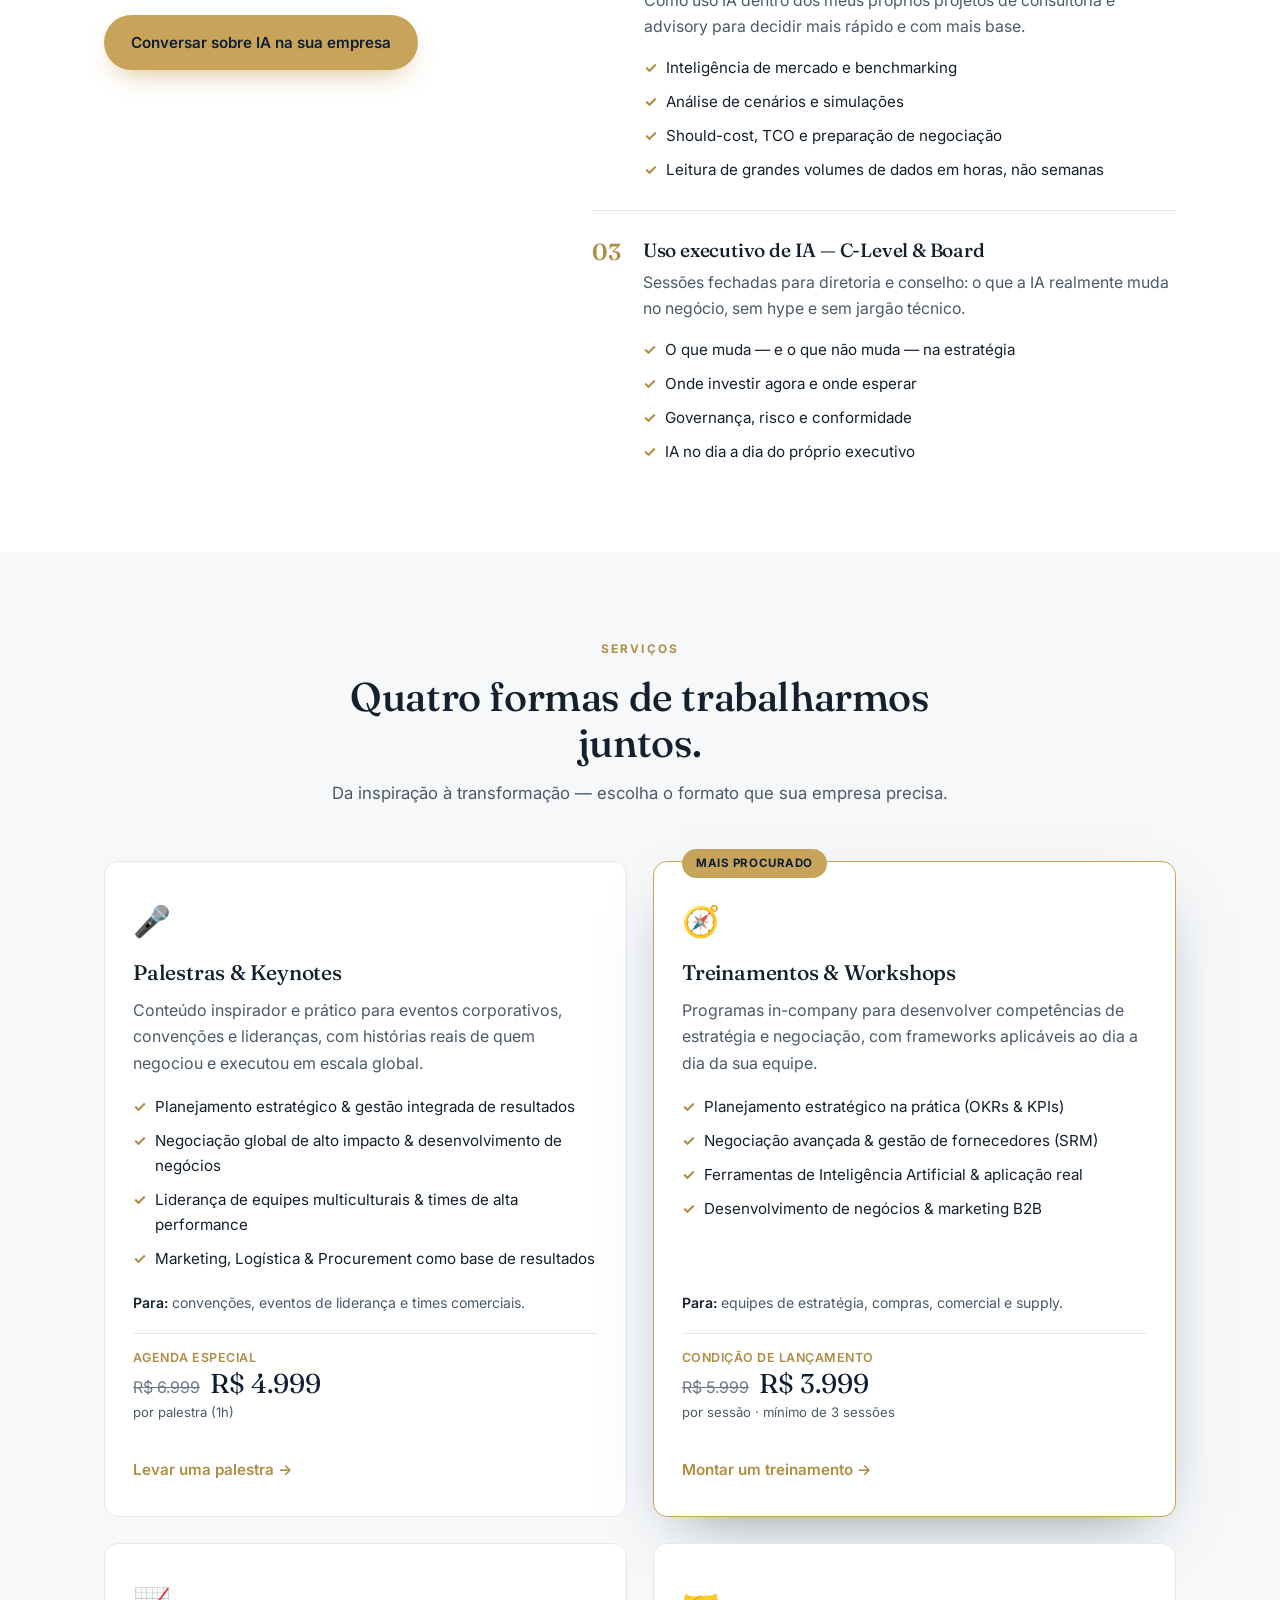
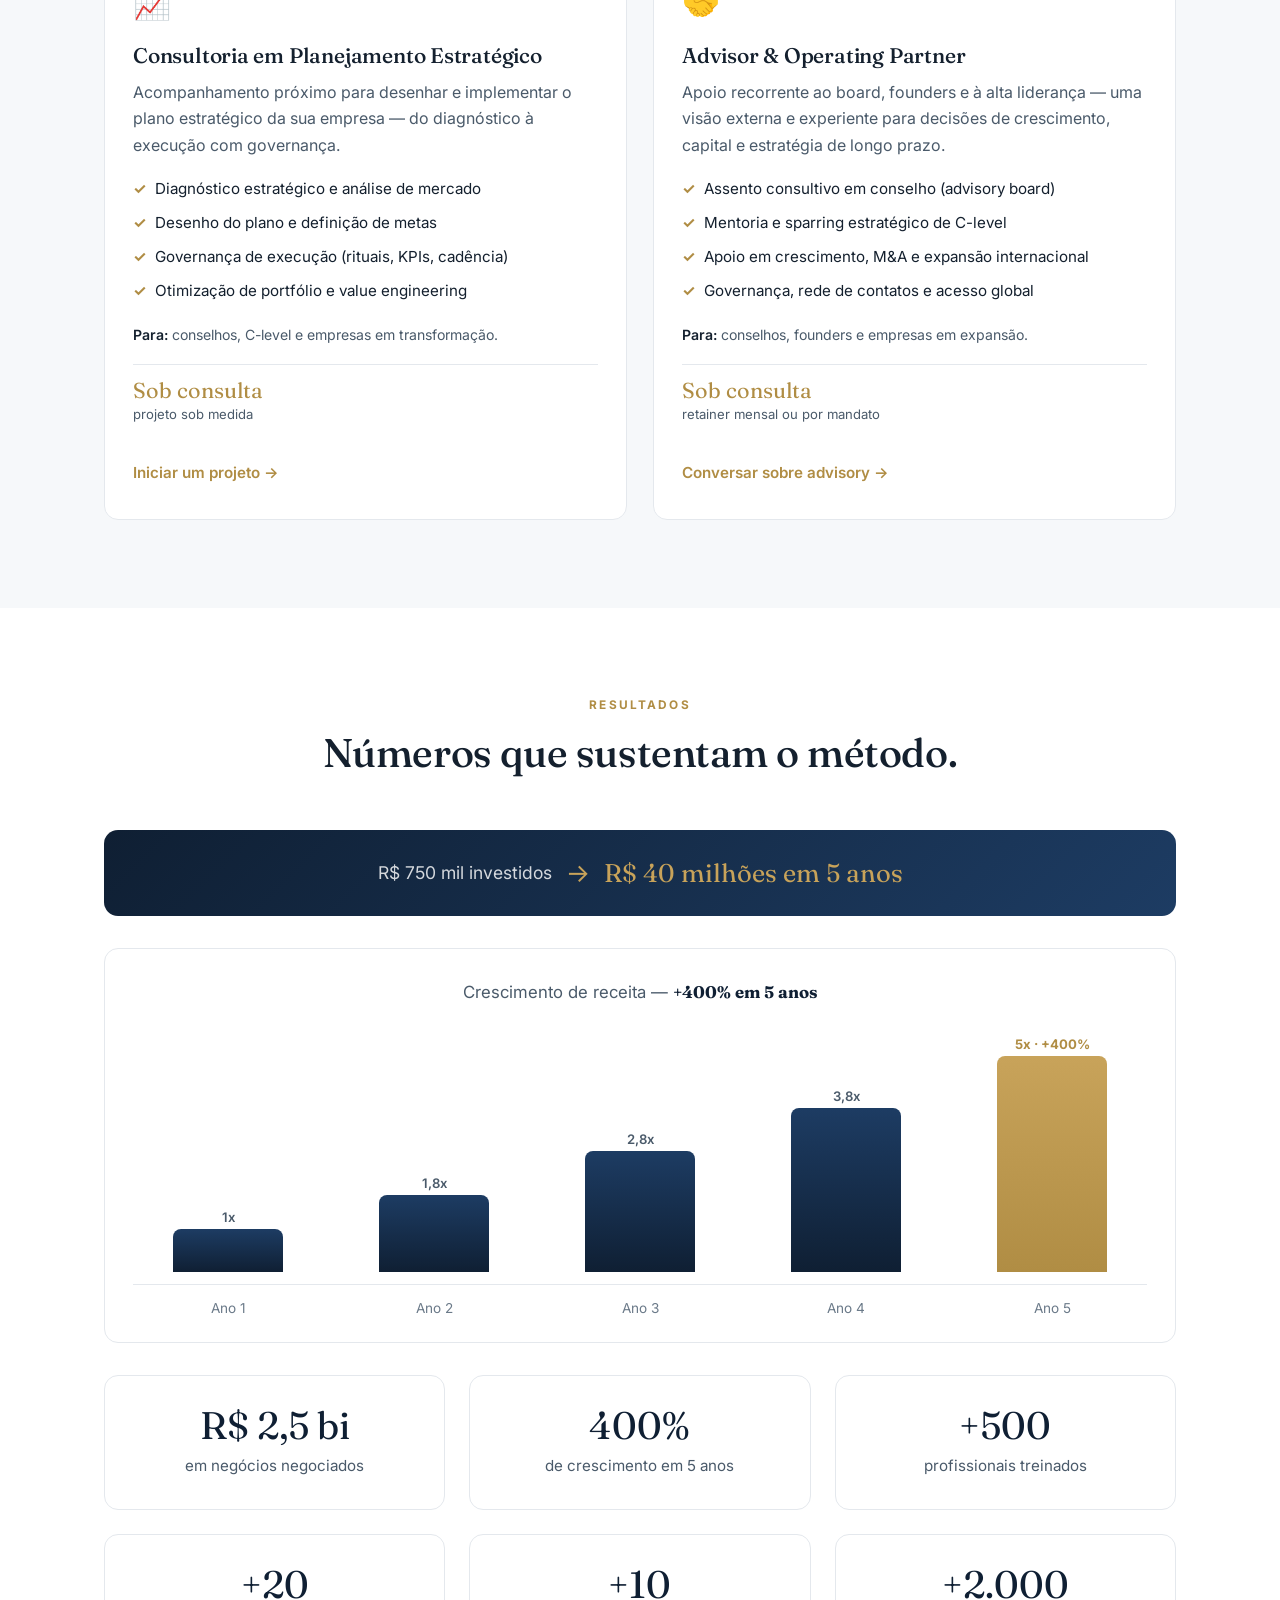
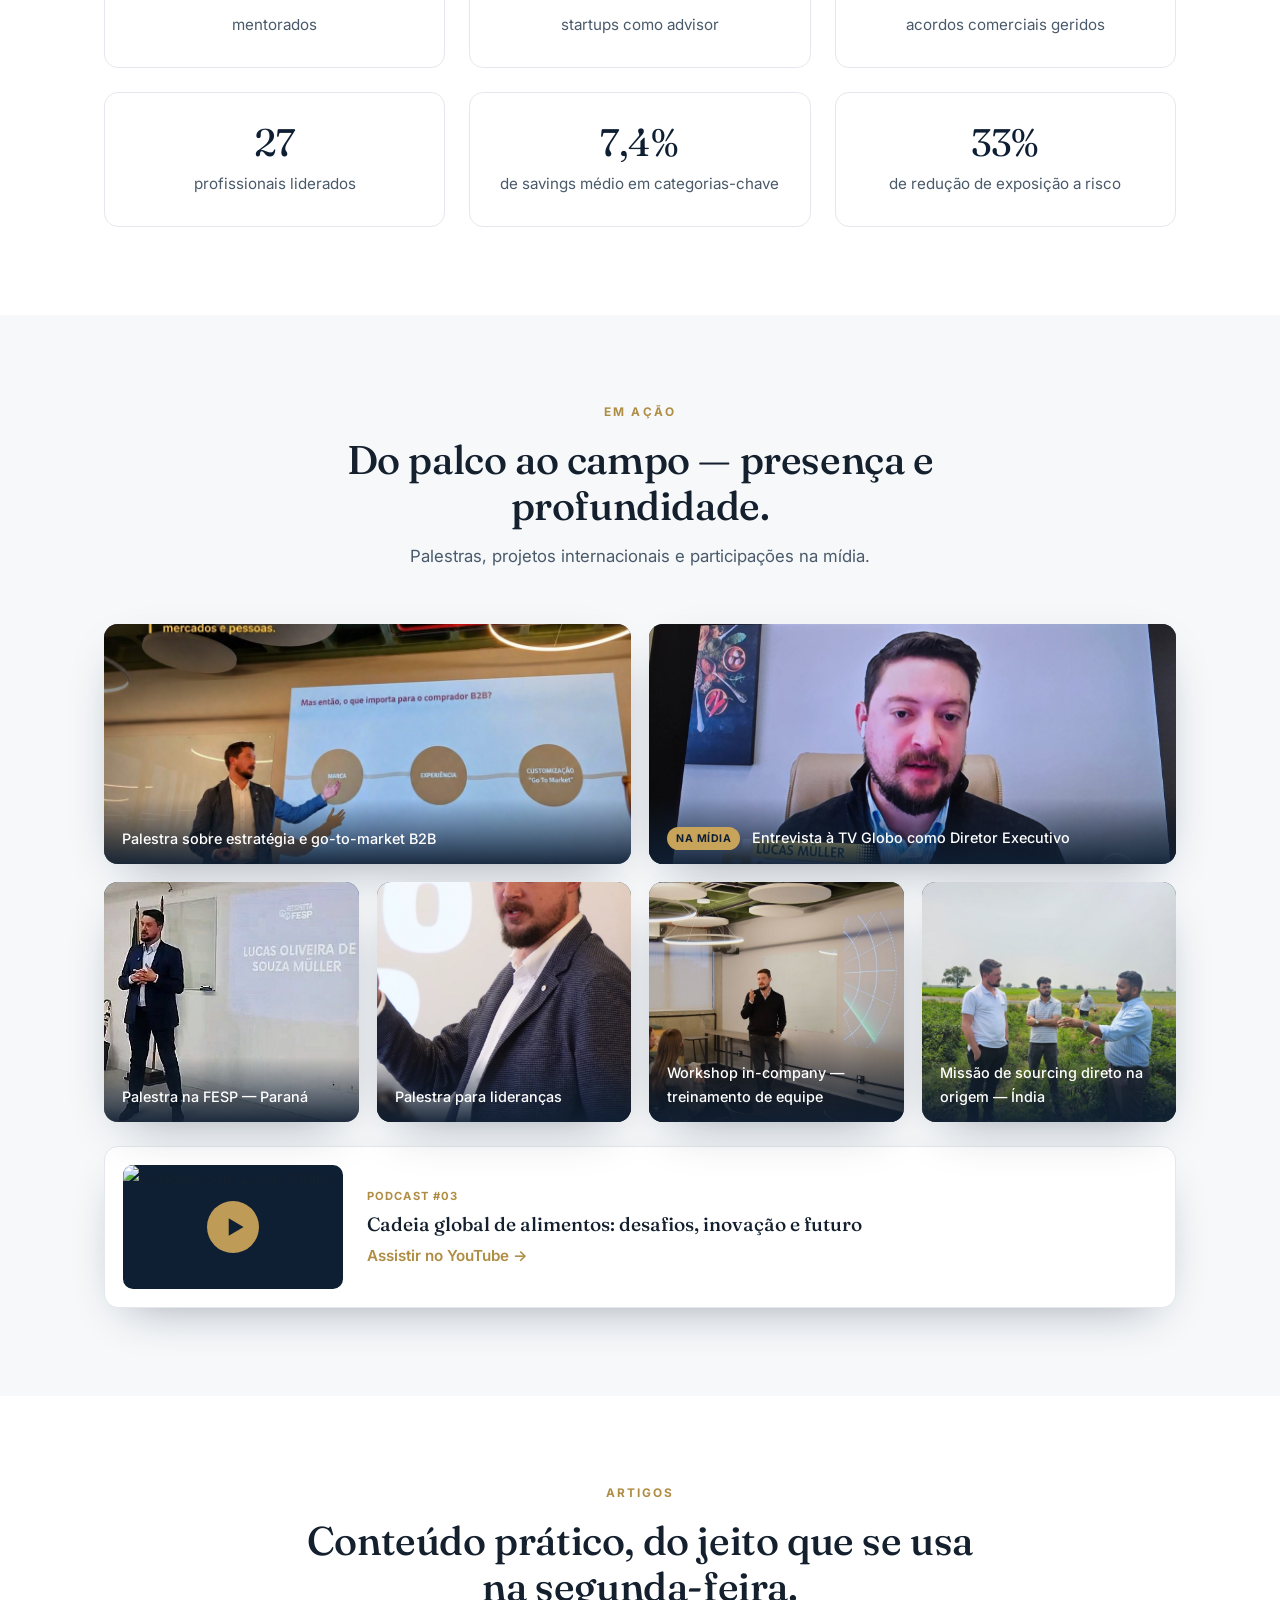
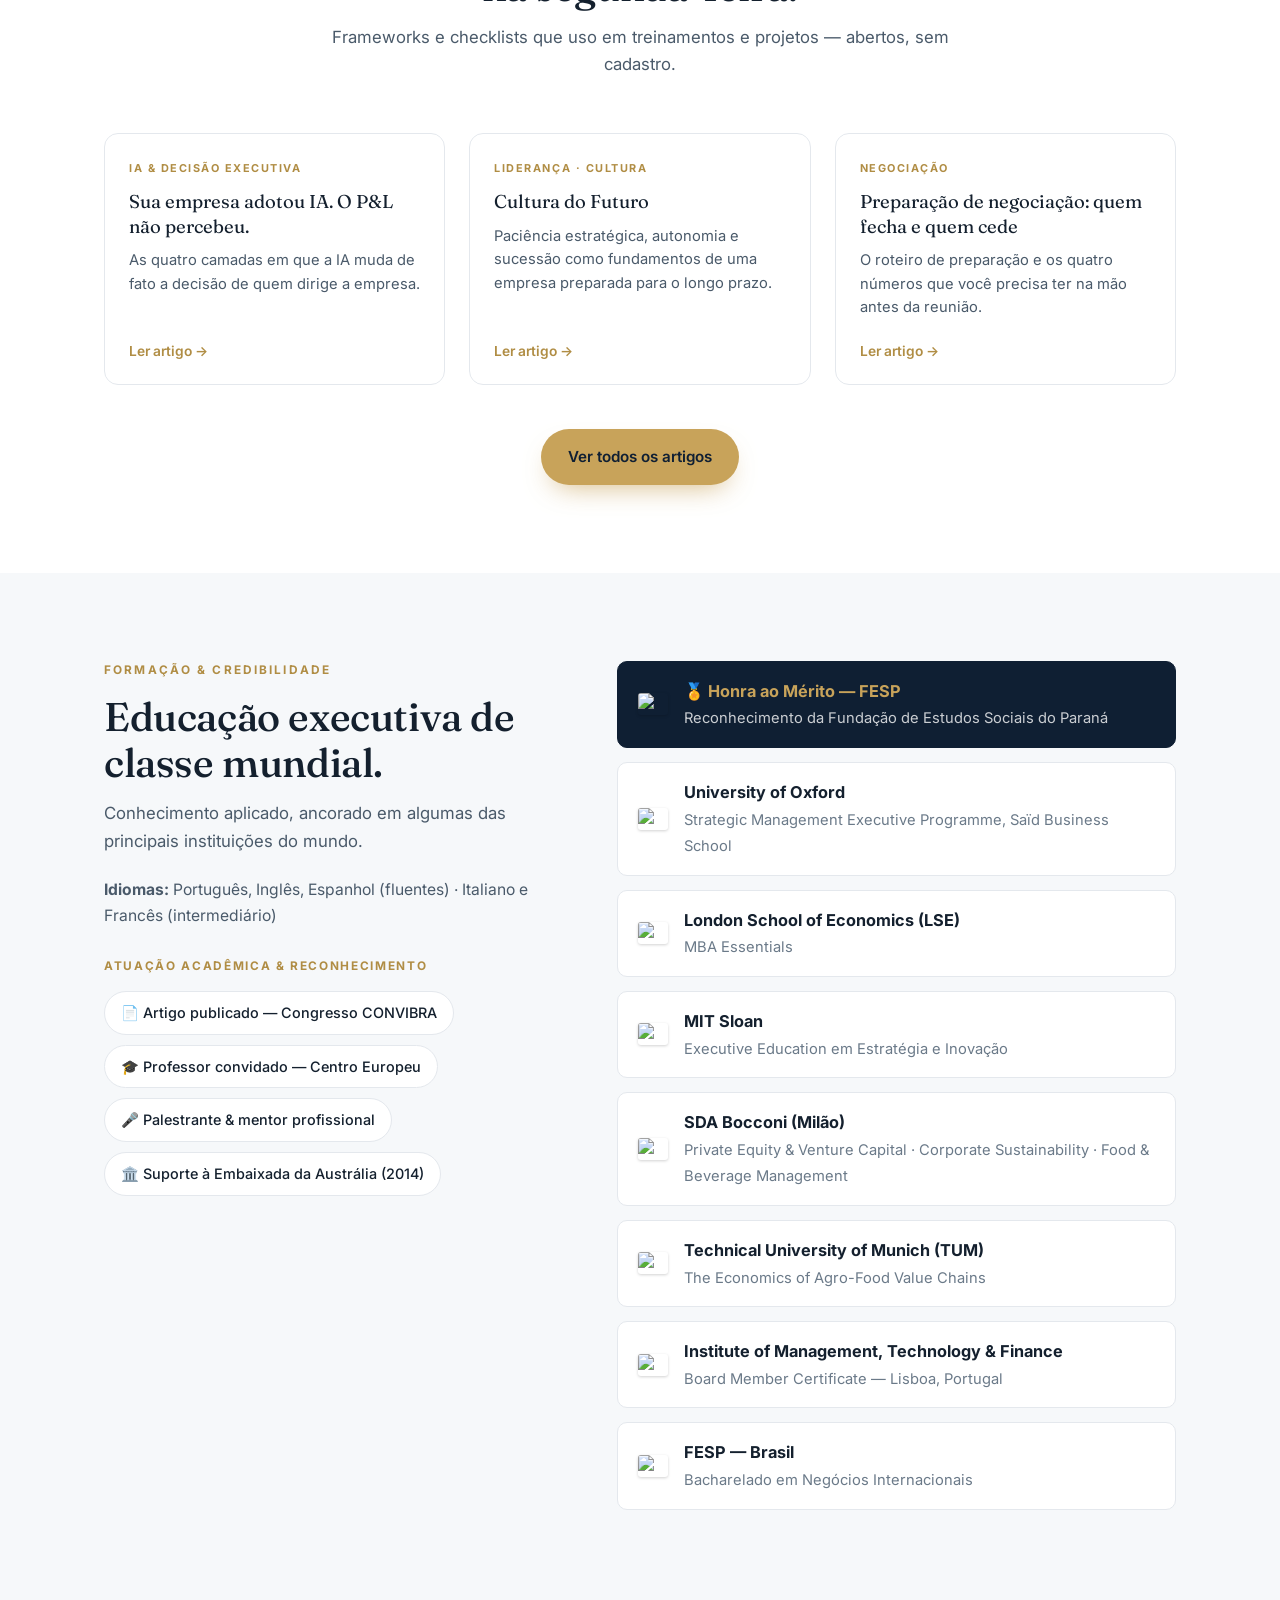
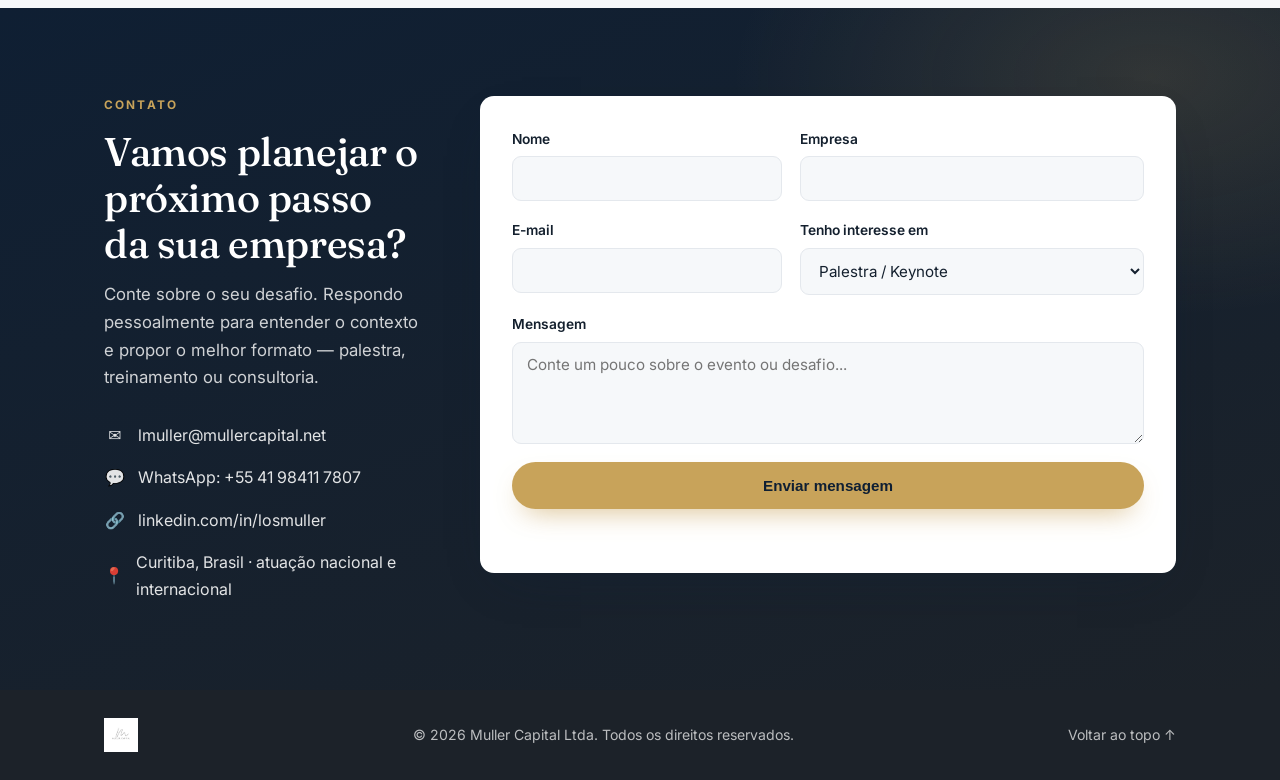
==== commit 875a1c5c: "Add files via upload" ====
--- a/index.html
+++ b/index.html
@@ -28,7 +28,7 @@
   <link rel="preconnect" href="https://fonts.googleapis.com" />
   <link rel="preconnect" href="https://fonts.gstatic.com" crossorigin />
   <link href="https://fonts.googleapis.com/css2?family=Fraunces:opsz,wght@9..144,400;9..144,500;9..144,600&family=Inter:wght@400;500;600;700&display=swap" rel="stylesheet" />
-  <link rel="stylesheet" href="css/styles.css" />
+  <link rel="stylesheet" href="css/styles.css?v=3" />
 
   <!-- Dados estruturados: ajuda o Google a entender quem é a empresa e quem é o profissional -->
   <script type="application/ld+json">
@@ -526,22 +526,21 @@
         </p>
       </div>
 
-      <!-- Mostre aqui os artigos mais recentes. A lista completa fica em /artigos/ -->
-      <ul class="artigos-list">
-        <li class="artigo-item">
+      <!-- Cards dos artigos mais recentes. A lista completa fica em /artigos/ -->
+      <ul class="artigos-cards">
+        <li class="artigo-card">
           <a class="artigo-link" href="artigos/ia-decisao-executiva.html">
             <span class="artigo-tag">IA &amp; Decisão Executiva</span>
             <span class="artigo-titulo">Sua empresa adotou IA. O P&amp;L não percebeu.</span>
             <span class="artigo-resumo">
-              As quatro camadas em que a IA muda de fato a decisão de quem dirige a empresa —
-              e o roteiro de 90 dias para provar ou descartar.
+              As quatro camadas em que a IA muda de fato a decisão de quem dirige a empresa.
             </span>
             <span class="artigo-seta">Ler artigo &rarr;</span>
           </a>
         </li>
-        <li class="artigo-item">
+        <li class="artigo-card">
           <a class="artigo-link" href="artigos/cultura-do-futuro.html">
-            <span class="artigo-tag">Liderança · Cultura · Estratégia</span>
+            <span class="artigo-tag">Liderança · Cultura</span>
             <span class="artigo-titulo">Cultura do Futuro</span>
             <span class="artigo-resumo">
               Paciência estratégica, autonomia e sucessão como fundamentos de uma empresa
@@ -550,13 +549,13 @@
             <span class="artigo-seta">Ler artigo &rarr;</span>
           </a>
         </li>
-        <li class="artigo-item">
+        <li class="artigo-card">
           <a class="artigo-link" href="artigos/preparacao-negociacao.html">
             <span class="artigo-tag">Negociação</span>
-            <span class="artigo-titulo">Preparação de negociação: o que separa quem fecha de quem cede</span>
+            <span class="artigo-titulo">Preparação de negociação: quem fecha e quem cede</span>
             <span class="artigo-resumo">
-              A maior parte do resultado de uma negociação é decidida antes da reunião começar.
-              O roteiro de preparação e os quatro números que você precisa ter na mão.
+              O roteiro de preparação e os quatro números que você precisa ter na mão
+              antes da reunião.
             </span>
             <span class="artigo-seta">Ler artigo &rarr;</span>
           </a>
--- a/css/styles.css
+++ b/css/styles.css
@@ -738,8 +738,8 @@
 .footer-logo { height: 34px; width: auto; }
 .footer-top:hover { color: var(--gold); }
 
-/* ===================== ARTIGOS — LISTA ===================== */
-.artigos-grupo { max-width: 860px; margin: 0 auto 58px; }
+/* ===================== ARTIGOS — CARDS ===================== */
+.artigos-grupo { margin: 0 auto 56px; }
 .artigos-grupo:last-of-type { margin-bottom: 0; }
 .grupo-titulo {
   display: inline-block;
@@ -749,121 +749,261 @@
   padding-bottom: 10px;
   border-bottom: 2px solid var(--gold);
 }
-.grupo-desc { color: var(--muted); font-size: 0.9rem; margin: 12px 0 6px; }
-.artigos-list { list-style: none; max-width: 860px; margin: 0 auto; }
-.artigo-item { border-top: 1px solid var(--line); }
-.artigo-item:first-child { border-top: none; }
-.artigo-link { display: block; padding: 28px 0; }
+.grupo-desc { color: var(--muted); font-size: 0.9rem; margin: 12px 0 0; }
+
+.artigos-cards {
+  list-style: none;
+  display: grid;
+  grid-template-columns: repeat(3, 1fr);
+  gap: 24px;
+  margin-top: 28px;
+  align-items: stretch;
+}
+.artigo-card { display: flex; }
+.artigo-link {
+  display: flex;
+  flex-direction: column;
+  width: 100%;
+  position: relative;
+  overflow: hidden;
+  background: var(--white);
+  border: 1px solid var(--line);
+  border-radius: var(--radius);
+  padding: 26px 24px 22px;
+  transition: transform 0.22s ease, box-shadow 0.22s ease, border-color 0.22s ease;
+}
+/* filete dourado que cresce no topo do card ao passar o mouse */
+.artigo-link::before {
+  content: "";
+  position: absolute; top: 0; left: 0; right: 0; height: 3px;
+  background: var(--gold);
+  transform: scaleX(0);
+  transform-origin: left;
+  transition: transform 0.28s ease;
+}
+.artigo-link:hover {
+  transform: translateY(-6px);
+  box-shadow: var(--shadow);
+  border-color: rgba(200, 163, 90, 0.5);
+}
+.artigo-link:hover::before { transform: scaleX(1); }
+
 .artigo-tag {
   display: block;
-  font-size: 0.72rem;
+  font-size: 0.68rem;
   text-transform: uppercase;
   letter-spacing: 0.14em;
   font-weight: 700;
   color: var(--gold-dark);
-  margin-bottom: 8px;
+  margin-bottom: 12px;
 }
 .artigo-titulo {
   display: block;
   font-family: var(--font-display);
-  font-size: 1.32rem;
-  line-height: 1.3;
+  font-size: 1.16rem;
+  line-height: 1.32;
   color: var(--ink);
-  margin-bottom: 8px;
-  transition: color 0.2s ease;
-}
-.artigo-link:hover .artigo-titulo { color: var(--gold-dark); }
-.artigo-resumo { display: block; color: var(--slate); font-size: 0.99rem; margin-bottom: 10px; }
-.artigo-seta { display: inline-block; color: var(--gold-dark); font-size: 0.92rem; font-weight: 600; }
+  margin-bottom: 10px;
+}
+.artigo-resumo {
+  display: block;
+  color: var(--slate);
+  font-size: 0.92rem;
+  line-height: 1.6;
+  margin-bottom: 20px;
+}
+.artigo-seta {
+  display: block;
+  margin-top: auto;
+  color: var(--gold-dark);
+  font-size: 0.86rem;
+  font-weight: 600;
+}
 .artigos-cta { text-align: center; margin-top: 44px; }
 
-/* ===================== ARTIGO — PÁGINA ===================== */
-.post { padding: 56px 0 80px; }
-.post-container { width: min(760px, calc(100% - 40px)); margin: 0 auto; }
-.post-meta {
-  font-size: 0.76rem;
+/* ===================== ARTIGO — CAPA ===================== */
+.post-hero {
+  background:
+    radial-gradient(760px 420px at 82% -25%, rgba(200, 163, 90, 0.18), transparent 62%),
+    linear-gradient(160deg, var(--navy) 0%, var(--graphite) 100%);
+  color: var(--white);
+  padding: 62px 0 54px;
+}
+.post-hero-inner { width: min(760px, calc(100% - 40px)); margin: 0 auto; }
+.post-eyebrow {
+  font-size: 0.72rem;
   text-transform: uppercase;
-  letter-spacing: 0.13em;
+  letter-spacing: 0.16em;
   font-weight: 700;
-  color: var(--muted);
-  margin-bottom: 18px;
-}
-.post-meta a { color: var(--gold-dark); }
-.post-meta a:hover { text-decoration: underline; }
-.post h1 { font-size: clamp(1.9rem, 4vw, 2.7rem); line-height: 1.22; margin-bottom: 20px; color: var(--ink); }
-.post-lead {
-  font-size: 1.17rem;
+  color: var(--gold);
+  margin-bottom: 16px;
+}
+.post-eyebrow a { color: var(--gold); }
+.post-eyebrow a:hover { text-decoration: underline; }
+.post-hero h1 {
+  color: var(--white);
+  font-size: clamp(2rem, 4.6vw, 3rem);
+  line-height: 1.16;
+  margin-bottom: 20px;
+}
+.post-hero .post-lead {
+  font-size: 1.16rem;
+  line-height: 1.62;
+  color: rgba(255, 255, 255, 0.82);
+  border: none;
+  padding: 0;
+  margin: 0 0 22px;
+  max-width: 62ch;
+}
+.post-hero .post-data {
+  font-size: 0.82rem;
+  color: rgba(255, 255, 255, 0.5);
+  margin: 0;
+  padding-top: 18px;
+  border-top: 1px solid rgba(255, 255, 255, 0.14);
+}
+
+/* ===================== ARTIGO — CORPO ===================== */
+.post { padding: 0 0 76px; }
+.post-container { width: min(720px, calc(100% - 40px)); margin: 0 auto; padding-top: 52px; }
+
+.post-body p { color: var(--slate); font-size: 1.06rem; line-height: 1.78; margin-bottom: 22px; }
+.post-body strong { color: var(--ink); font-weight: 600; }
+.post-body em { color: var(--ink); }
+
+/* Capitular na abertura do texto */
+.post-body > p:first-of-type::first-letter {
+  float: left;
+  font-family: var(--font-display);
+  font-size: 3.5rem;
+  line-height: 0.82;
+  padding: 8px 12px 0 0;
+  color: var(--gold-dark);
+}
+
+.post-body h2 {
+  font-size: 1.5rem;
+  line-height: 1.28;
+  color: var(--ink);
+  margin: 52px 0 16px;
+  padding-top: 26px;
+  border-top: 1px solid var(--line);
+}
+.post-body h3 { font-size: 1.12rem; color: var(--ink); margin: 32px 0 10px; }
+
+.post-body ul, .post-body ol { list-style: none; display: grid; gap: 12px; margin: 0 0 24px; }
+.post-body ul li { position: relative; padding-left: 26px; color: var(--slate); line-height: 1.7; }
+.post-body ul li::before {
+  content: "";
+  position: absolute; left: 3px; top: 0.66em;
+  width: 7px; height: 7px;
+  border-radius: 50%;
+  background: var(--gold);
+}
+.post-body ol { counter-reset: passo; }
+.post-body ol li {
+  position: relative;
+  padding-left: 44px;
   color: var(--slate);
-  margin-bottom: 38px;
-  padding-bottom: 30px;
-  border-bottom: 1px solid var(--line);
-}
-.post-body h2 { font-size: 1.5rem; margin: 42px 0 14px; color: var(--ink); }
-.post-body h3 { font-size: 1.14rem; margin: 28px 0 10px; color: var(--ink); }
-.post-body p { color: var(--slate); font-size: 1.05rem; margin-bottom: 18px; }
-.post-body strong { color: var(--ink); }
-.post-body ul, .post-body ol { list-style: none; display: grid; gap: 10px; margin-bottom: 22px; }
-.post-body ul li { position: relative; padding-left: 24px; color: var(--slate); }
-.post-body ul li::before { content: "✓"; position: absolute; left: 0; top: 0; color: var(--gold-dark); font-weight: 700; }
-.post-body ol { counter-reset: passo; }
-.post-body ol li { position: relative; padding-left: 36px; color: var(--slate); counter-increment: passo; }
+  line-height: 1.7;
+  counter-increment: passo;
+}
 .post-body ol li::before {
   content: counter(passo, decimal-leading-zero);
   position: absolute; left: 0; top: 0;
   color: var(--gold-dark);
   font-family: var(--font-display);
+  font-size: 1.05rem;
   font-weight: 600;
 }
 .post-quote {
-  margin: 30px 0;
-  padding: 22px 26px;
+  margin: 36px 0;
+  padding: 26px 30px;
   border-left: 3px solid var(--gold);
   background: var(--bg-alt);
   border-radius: 0 var(--radius) var(--radius) 0;
   font-family: var(--font-display);
-  font-size: 1.1rem;
-  line-height: 1.5;
+  font-size: 1.16rem;
+  line-height: 1.55;
   color: var(--ink);
 }
-/* Data / autoria do artigo */
-.post-data { font-size: 0.85rem; color: var(--muted); margin: -22px 0 30px; }
 
 /* Destaque de números dentro do artigo */
-.post-stats { display: grid; grid-template-columns: repeat(3, 1fr); gap: 20px; margin: 32px 0; }
-.post-stat { border-left: 3px solid var(--gold); padding: 2px 0 2px 16px; }
+.post-stats { display: grid; grid-template-columns: repeat(3, 1fr); gap: 20px; margin: 36px 0; }
+.post-stat {
+  background: var(--bg-alt);
+  border-top: 3px solid var(--gold);
+  border-radius: 0 0 var(--radius) var(--radius);
+  padding: 20px 18px;
+}
 .post-stat-num {
   display: block;
   font-family: var(--font-display);
   font-size: 1.9rem;
   line-height: 1.1;
   color: var(--gold-dark);
-  margin-bottom: 6px;
-}
-.post-stat-label { display: block; font-size: 0.85rem; color: var(--slate); line-height: 1.45; }
+  margin-bottom: 8px;
+}
+.post-stat-label { display: block; font-size: 0.85rem; color: var(--slate); line-height: 1.5; }
 
 /* Referências ao fim do artigo */
-.post-refs { margin-top: 46px; padding-top: 24px; border-top: 1px solid var(--line); }
+.post-refs { margin-top: 48px; padding-top: 24px; border-top: 1px solid var(--line); }
 .post-refs h2 {
-  font-size: 0.76rem;
+  font-size: 0.74rem;
   text-transform: uppercase;
-  letter-spacing: 0.13em;
+  letter-spacing: 0.14em;
   color: var(--gold-dark);
   margin: 0 0 14px;
+  padding: 0;
+  border: none;
 }
 .post-refs ul { list-style: none; display: grid; gap: 9px; }
-.post-refs li { font-size: 0.84rem; color: var(--muted); line-height: 1.5; }
-
-.post-cta {
-  margin-top: 54px;
-  padding: 32px 30px;
+.post-refs li { font-size: 0.84rem; color: var(--muted); line-height: 1.5; padding: 0; }
+.post-refs li::before { content: none; }
+
+/* Barra de download do PDF */
+.post-download {
+  display: flex;
+  align-items: center;
+  justify-content: space-between;
+  flex-wrap: wrap;
+  gap: 18px;
+  margin-top: 48px;
+  padding: 22px 26px;
   border: 1px solid var(--line);
   border-radius: var(--radius);
   background: var(--bg-alt);
+}
+.post-download-txt strong {
+  display: block;
+  font-family: var(--font-display);
+  font-size: 1.05rem;
+  color: var(--ink);
+  margin-bottom: 3px;
+}
+.post-download-txt span { font-size: 0.88rem; color: var(--muted); }
+
+/* Chamada final do artigo */
+.post-cta {
+  margin-top: 26px;
+  padding: 38px 34px;
+  border-radius: var(--radius);
+  background:
+    radial-gradient(520px 300px at 85% -30%, rgba(200, 163, 90, 0.2), transparent 60%),
+    linear-gradient(160deg, var(--navy) 0%, var(--graphite) 100%);
+  color: var(--white);
   text-align: center;
 }
-.post-cta h2 { font-size: 1.3rem; margin: 0 0 10px; }
-.post-cta p { color: var(--slate); margin-bottom: 22px; }
-.post-nav { margin-top: 36px; padding-top: 24px; border-top: 1px solid var(--line); }
+.post-cta h2 {
+  color: var(--white);
+  font-size: 1.4rem;
+  margin: 0 0 10px;
+  padding: 0;
+  border: none;
+}
+.post-cta p { color: rgba(255, 255, 255, 0.78); margin-bottom: 24px; }
+
+.post-nav { margin-top: 40px; padding-top: 24px; border-top: 1px solid var(--line); }
 .post-nav a { color: var(--gold-dark); font-weight: 600; }
 .post-nav a:hover { text-decoration: underline; }
 
@@ -932,6 +1072,7 @@
   .contact-grid { grid-template-columns: 1fr; gap: 40px; }
   .hero-figure { max-width: 360px; }
   .cards { grid-template-columns: 1fr; }
+  .artigos-cards { grid-template-columns: repeat(2, 1fr); }
   .ia-grid { grid-template-columns: 1fr; gap: 40px; }
   .ia-intro { position: static; }
   .brio-grid { grid-template-columns: repeat(2, 1fr); }
@@ -961,7 +1102,13 @@
 
 @media (max-width: 560px) {
   .section { padding: 60px 0; }
+  .artigos-cards { grid-template-columns: 1fr; }
   .post-stats { grid-template-columns: 1fr; }
+  .post-hero { padding: 44px 0 40px; }
+  .post-container { padding-top: 38px; }
+  .post-body > p:first-of-type::first-letter { font-size: 2.9rem; }
+  .post-download { flex-direction: column; align-items: stretch; text-align: center; }
+  .post-cta { padding: 30px 22px; }
   .hero { padding: 64px 0 70px; }
   .stats { grid-template-columns: 1fr; }
   .gallery { grid-template-columns: 1fr; }
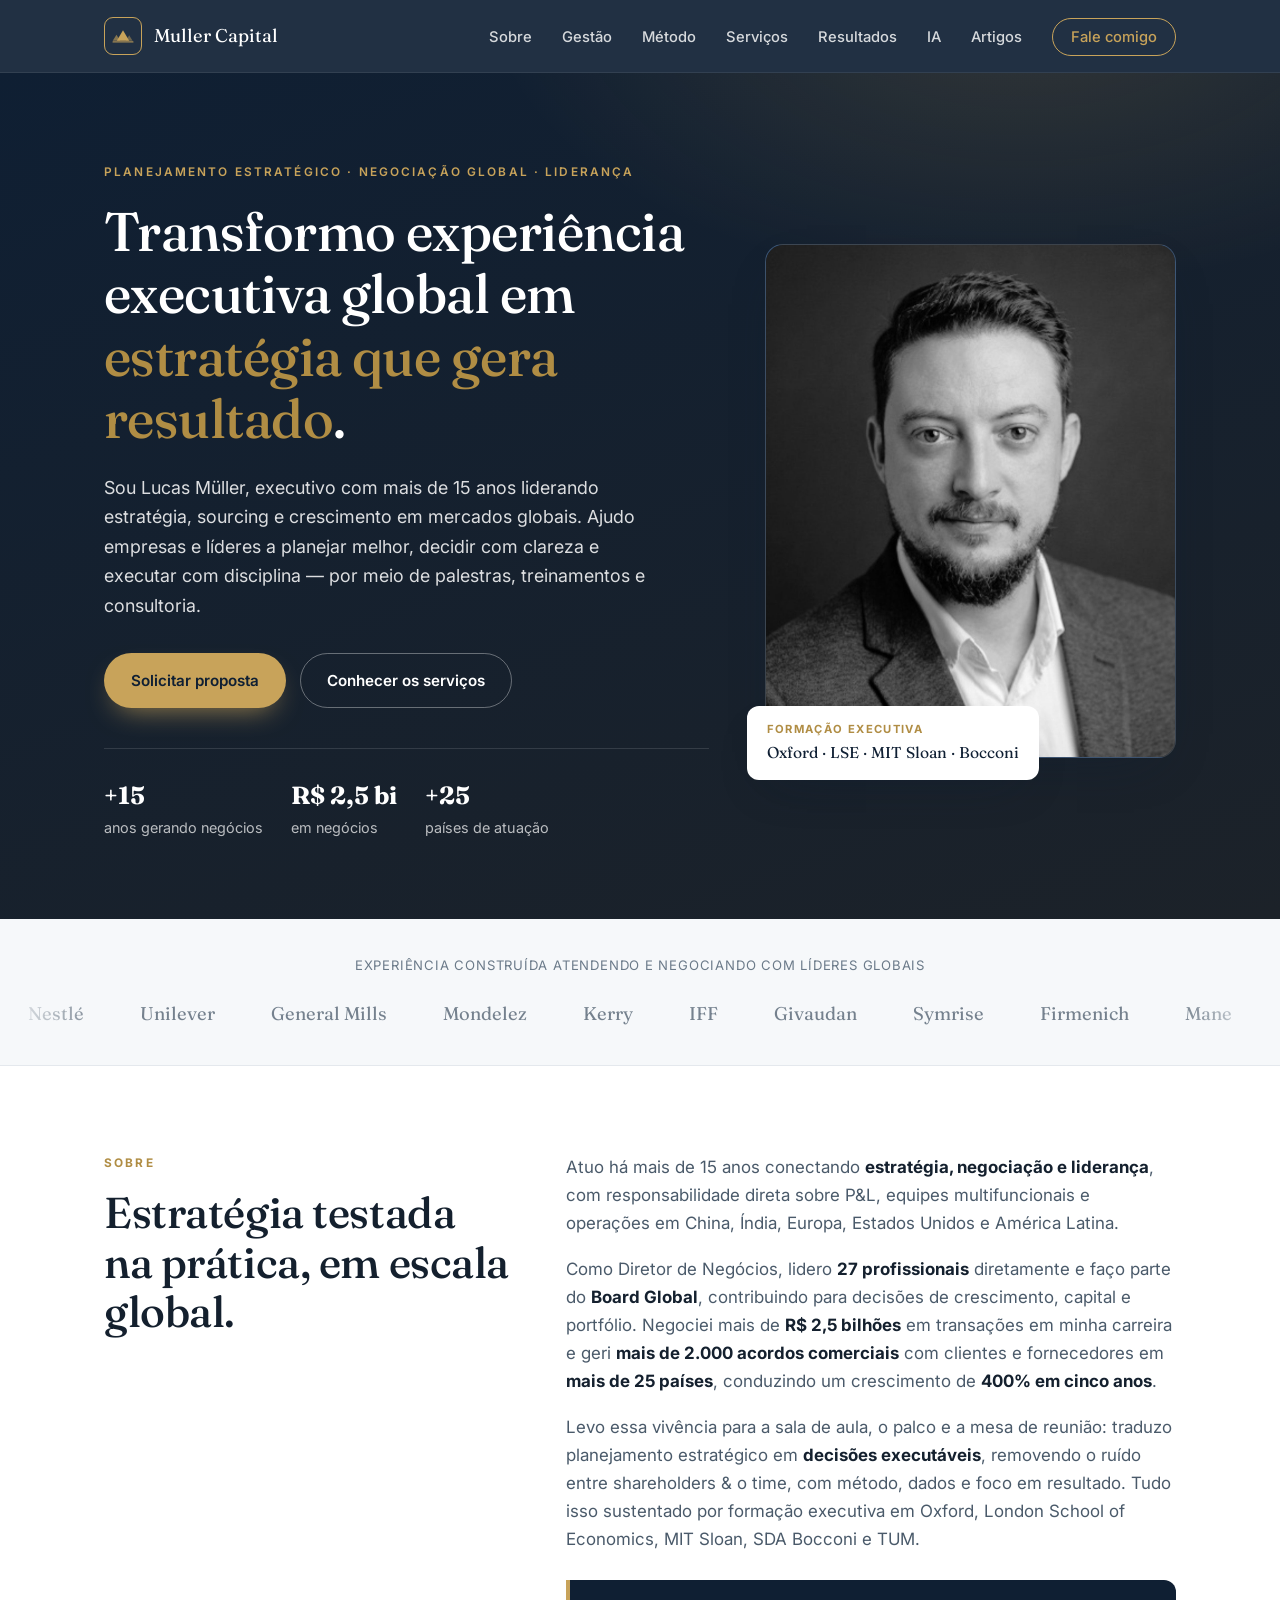
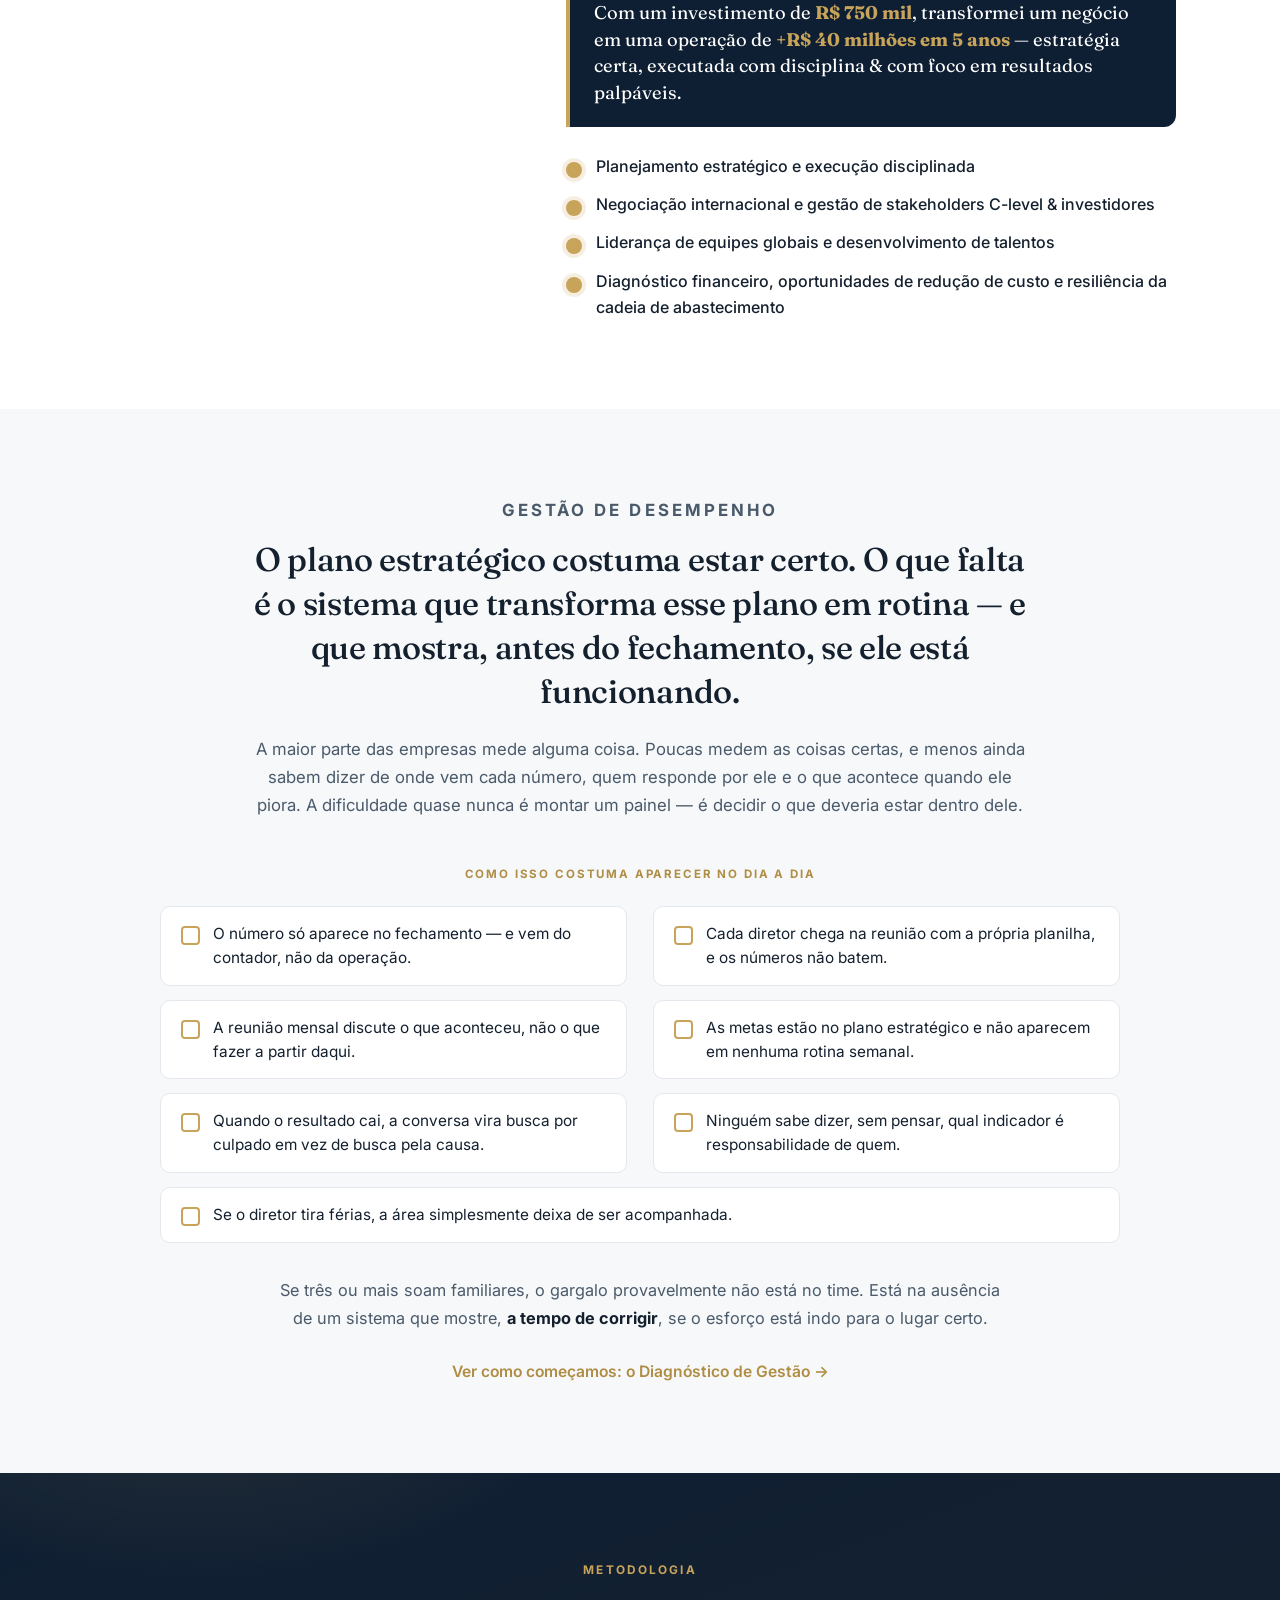
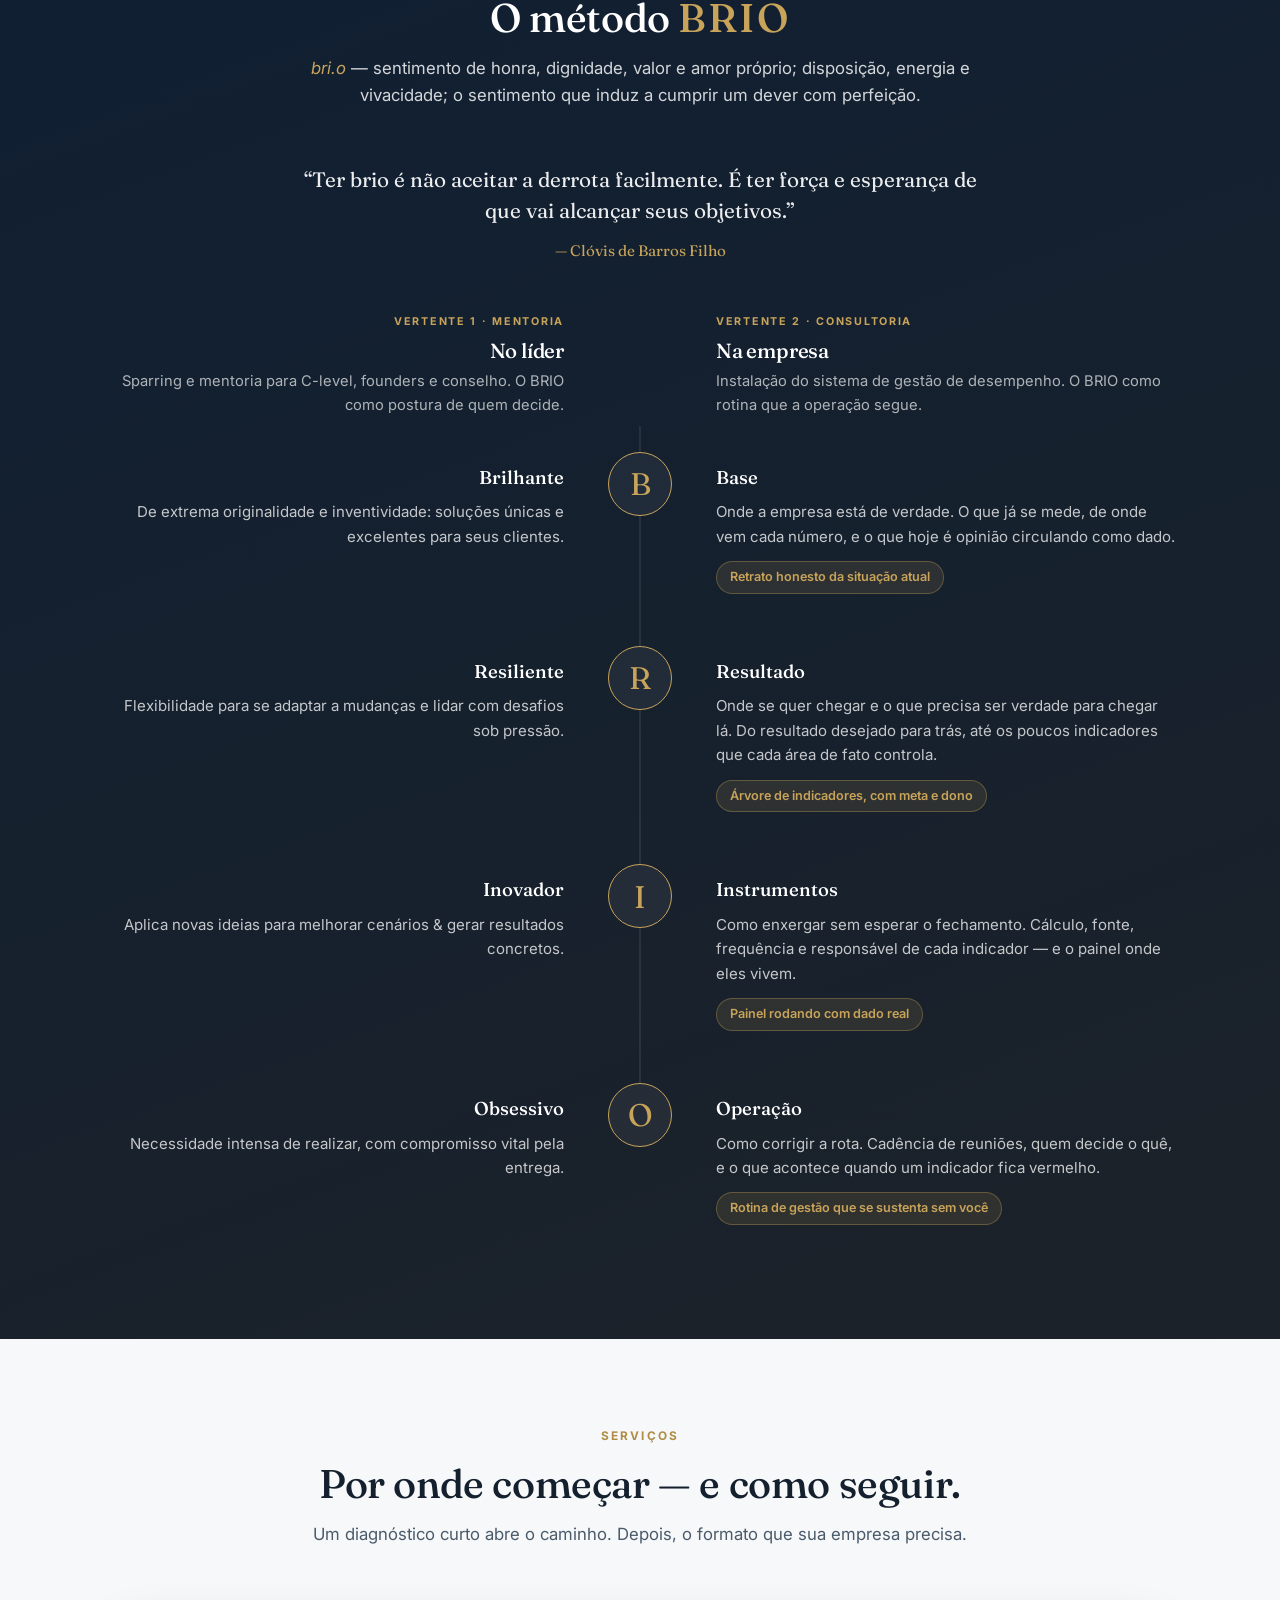
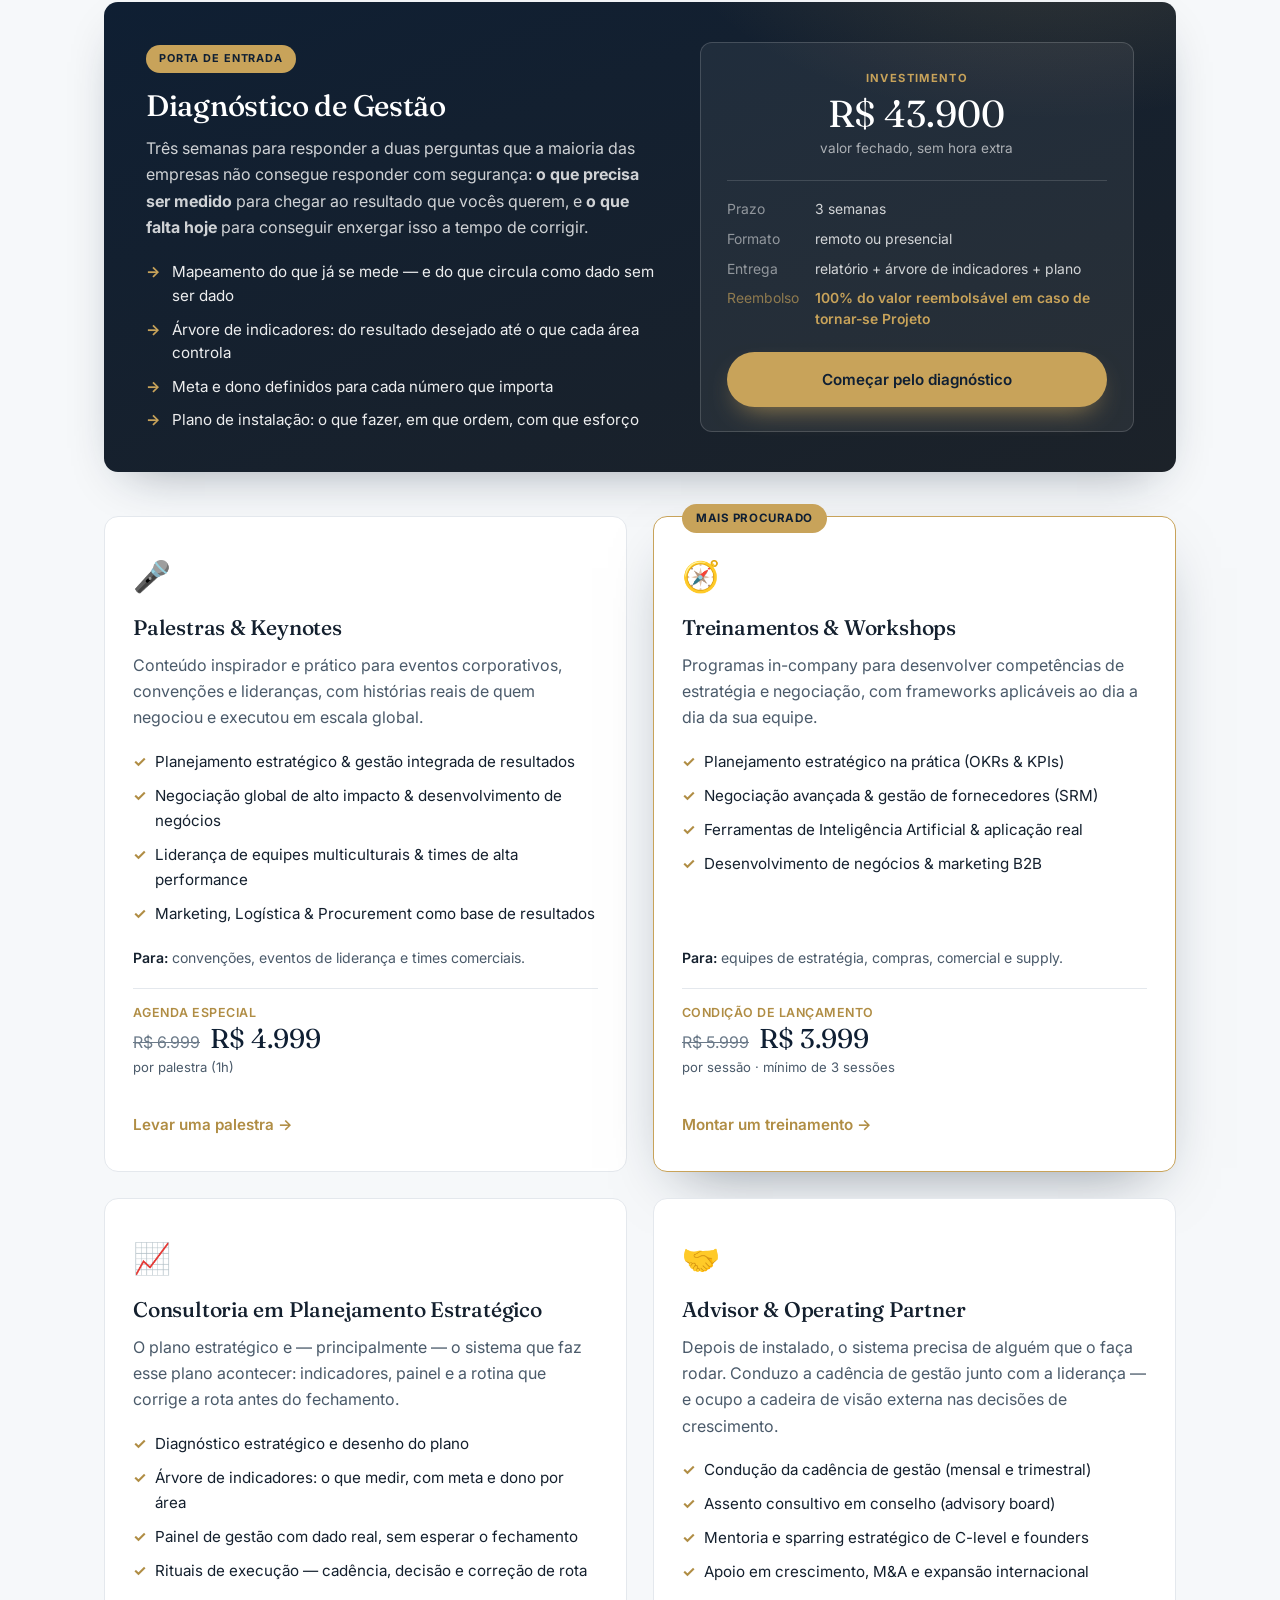
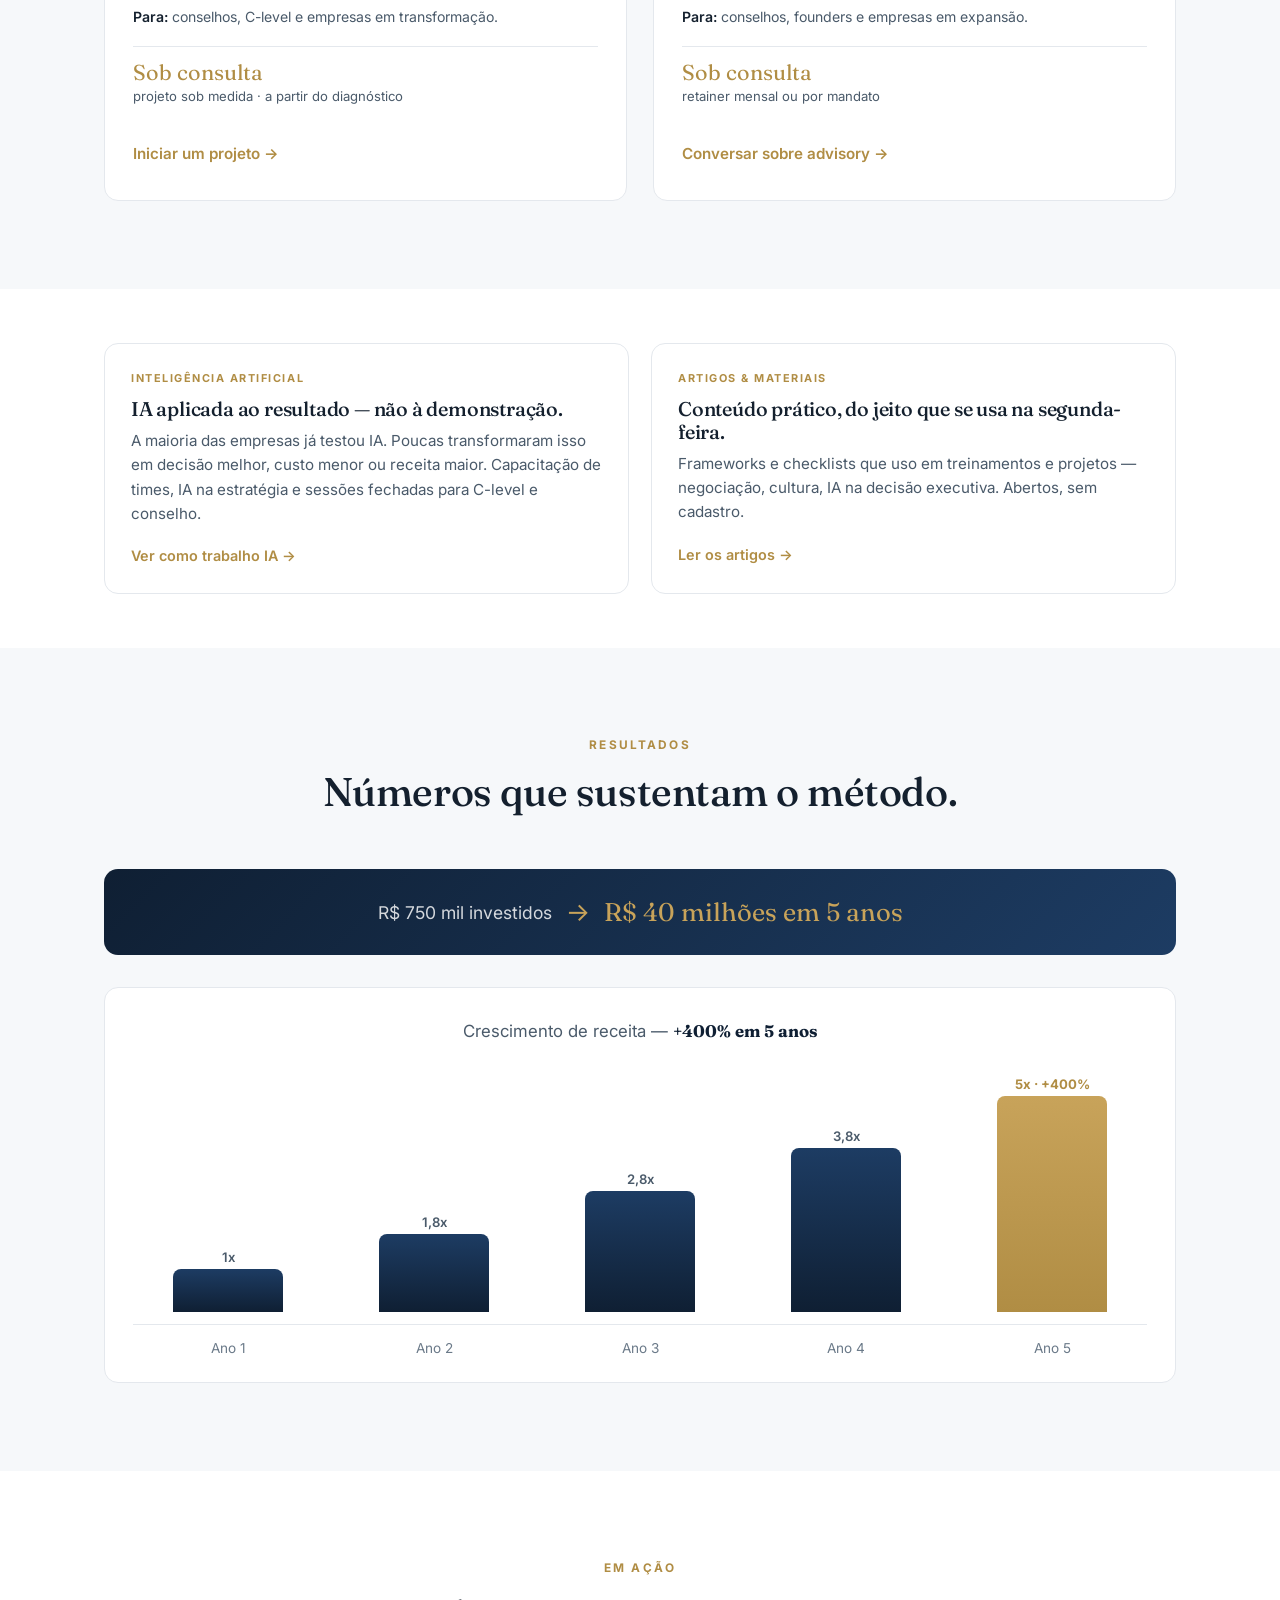
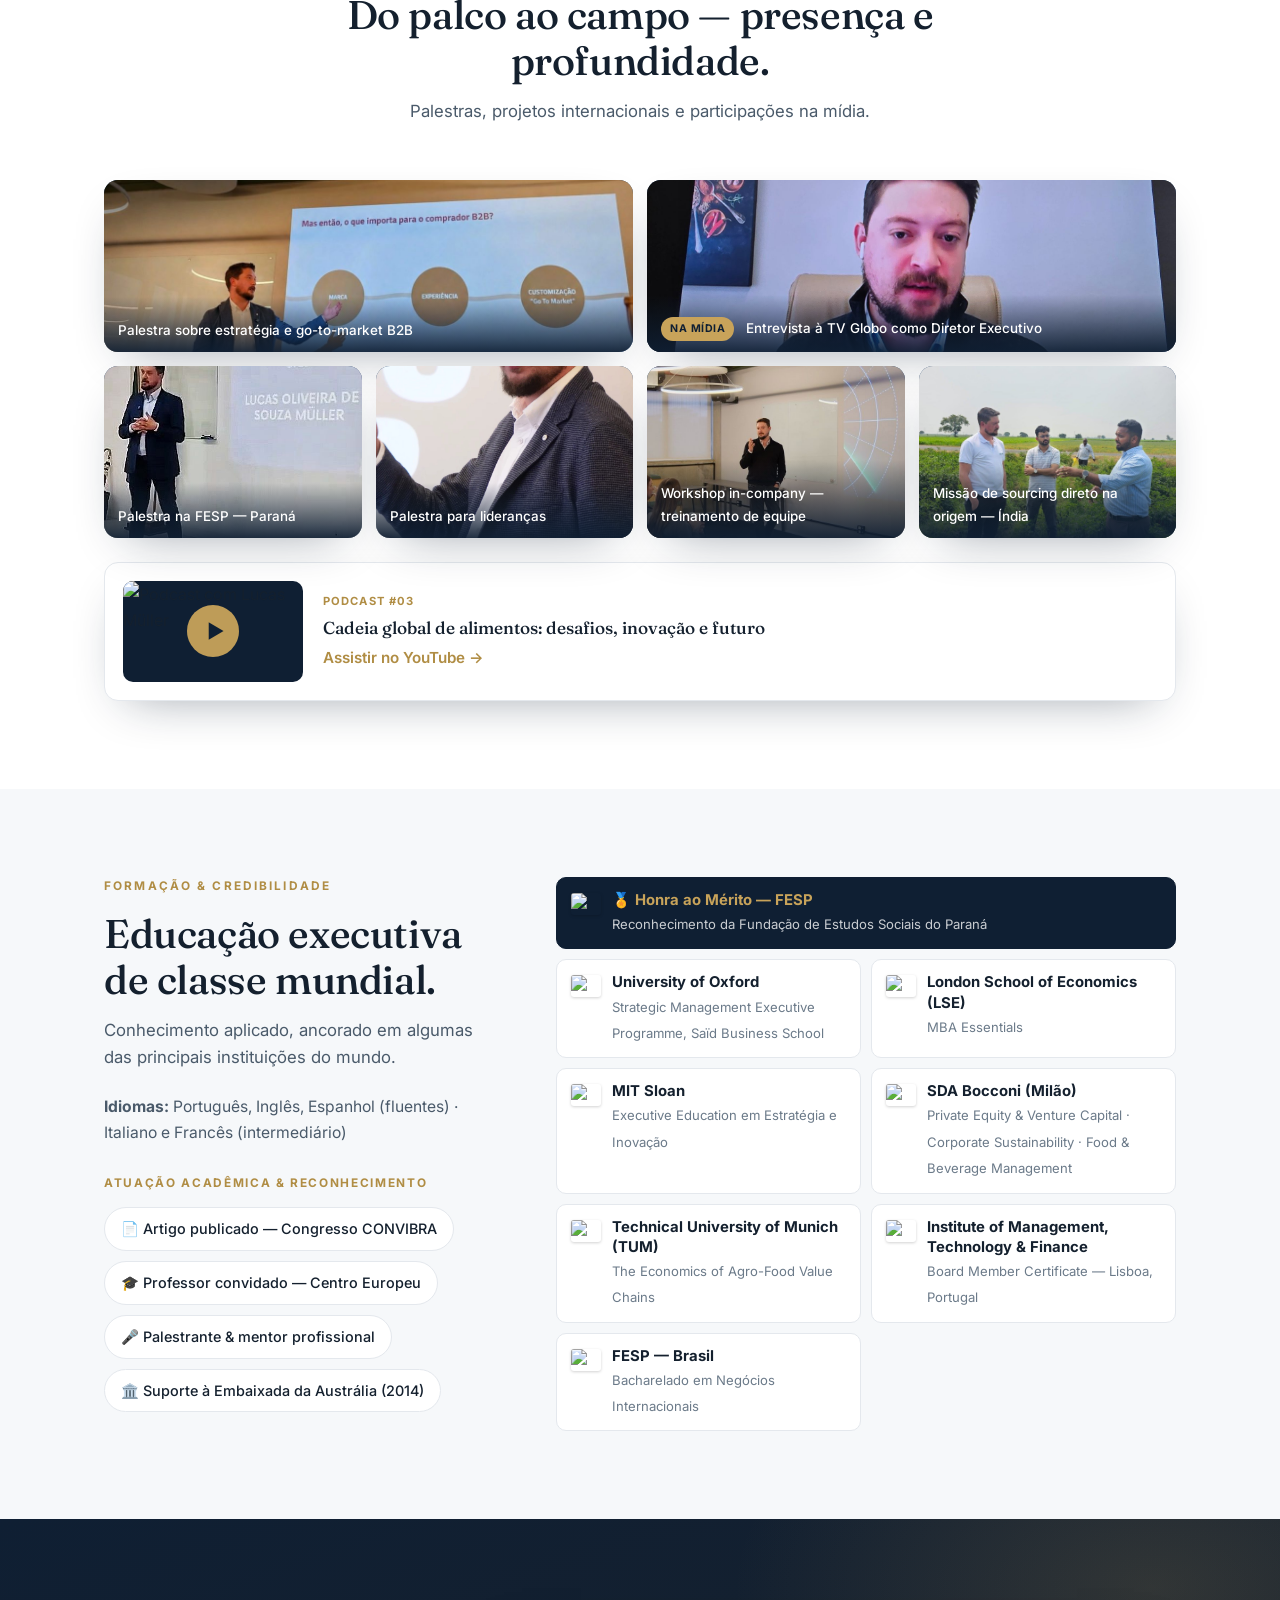
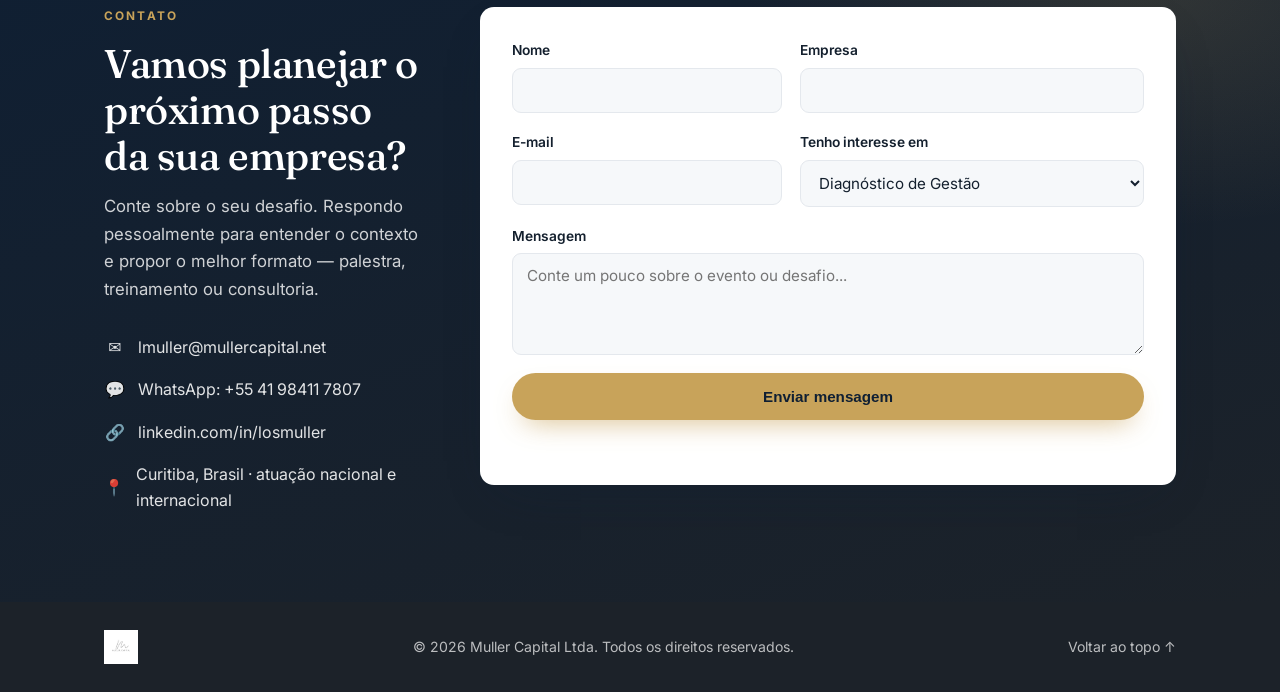
==== commit 2994ddca: "Add files via upload" ====
--- a/index.html
+++ b/index.html
@@ -3,8 +3,8 @@
 <head>
   <meta charset="UTF-8" />
   <meta name="viewport" content="width=device-width, initial-scale=1.0" />
-  <title>Palestras e Consultoria em Planejamento Estratégico | Muller Capital</title>
-  <meta name="description" content="Palestras, treinamentos e consultoria em planejamento estratégico, negociação e liderança — com Lucas Müller, executivo com +15 anos em mercados globais." />
+  <title>Planejamento Estratégico e Sistemas de Gestão | Muller Capital</title>
+  <meta name="description" content="Consultoria, palestras e treinamentos em planejamento estratégico e sistemas de gestão de desempenho — com Lucas Müller, executivo com +15 anos em mercados globais." />
   <meta name="author" content="Lucas Müller" />
   <!-- Site público: indexável por buscadores -->
   <meta name="robots" content="index, follow" />
@@ -14,13 +14,13 @@
   <meta property="og:type" content="website" />
   <meta property="og:url" content="https://mullercapital.net/" />
   <meta property="og:site_name" content="Muller Capital" />
-  <meta property="og:title" content="Muller Capital — Planejamento Estratégico" />
-  <meta property="og:description" content="Palestras, treinamentos e consultoria em planejamento estratégico, negociação e liderança global, com Lucas Müller." />
+  <meta property="og:title" content="Muller Capital — Planejamento Estratégico e Gestão" />
+  <meta property="og:description" content="Consultoria, palestras e treinamentos em planejamento estratégico, sistemas de gestão de desempenho e negociação global, com Lucas Müller." />
   <meta property="og:image" content="https://mullercapital.net/assets/lucas.jpg" />
   <meta property="og:locale" content="pt_BR" />
   <meta name="twitter:card" content="summary_large_image" />
-  <meta name="twitter:title" content="Muller Capital — Planejamento Estratégico" />
-  <meta name="twitter:description" content="Palestras, treinamentos e consultoria em planejamento estratégico, negociação e liderança global, com Lucas Müller." />
+  <meta name="twitter:title" content="Muller Capital — Planejamento Estratégico e Gestão" />
+  <meta name="twitter:description" content="Consultoria, palestras e treinamentos em planejamento estratégico, sistemas de gestão de desempenho e negociação global, com Lucas Müller." />
   <meta name="twitter:image" content="https://mullercapital.net/assets/lucas.jpg" />
   <meta name="theme-color" content="#0f1f33" />
 
@@ -28,7 +28,9 @@
   <link rel="preconnect" href="https://fonts.googleapis.com" />
   <link rel="preconnect" href="https://fonts.gstatic.com" crossorigin />
   <link href="https://fonts.googleapis.com/css2?family=Fraunces:opsz,wght@9..144,400;9..144,500;9..144,600&family=Inter:wght@400;500;600;700&display=swap" rel="stylesheet" />
-  <link rel="stylesheet" href="css/styles.css?v=3" />
+  <!-- ?v=5 = "cache-buster": muda o número a cada alteração no CSS,
+       senão quem já visitou o site continua vendo o estilo antigo. -->
+  <link rel="stylesheet" href="css/styles.css?v=5" />
 
   <!-- Dados estruturados: ajuda o Google a entender quem é a empresa e quem é o profissional -->
   <script type="application/ld+json">
@@ -41,7 +43,7 @@
     "url": "https://mullercapital.net/",
     "logo": "https://mullercapital.net/assets/muller-capital.png",
     "image": "https://mullercapital.net/assets/lucas.jpg",
-    "description": "Palestras, treinamentos e consultoria em planejamento estratégico, negociação global e liderança.",
+    "description": "Consultoria, palestras e treinamentos em planejamento estratégico, sistemas de gestão de desempenho, negociação global e liderança.",
     "email": "lmuller@mullercapital.net",
     "telephone": "+55-41-98411-7807",
     "address": {
@@ -54,6 +56,10 @@
     "areaServed": { "@type": "Country", "name": "Brasil" },
     "knowsAbout": [
       "Planejamento estratégico",
+      "Gestão de desempenho",
+      "Sistema de indicadores",
+      "Indicadores de desempenho (KPIs)",
+      "Governança de execução",
       "Negociação internacional",
       "Liderança de equipes globais",
       "Procurement e gestão de fornecedores",
@@ -99,15 +105,16 @@
         <button class="nav-toggle" aria-expanded="false" aria-controls="nav-menu" aria-label="Abrir menu">
           <span></span><span></span><span></span>
         </button>
+        <!-- NAV enxuta: 8 itens. "IA" e "Artigos" agora são páginas próprias.
+             "Em ação" e "Formação" saíram do menu (continuam na página, ao rolar). -->
         <ul class="nav-menu" id="nav-menu">
           <li><a href="#sobre">Sobre</a></li>
+          <li><a href="#gestao">Gestão</a></li>
           <li><a href="#metodo">Método</a></li>
-          <li><a href="#ia">IA</a></li>
           <li><a href="#servicos">Serviços</a></li>
           <li><a href="#resultados">Resultados</a></li>
-          <li><a href="#acao">Em ação</a></li>
-          <li><a href="#formacao">Formação</a></li>
-          <li><a href="#artigos">Artigos</a></li>
+          <li><a href="ia.html">IA</a></li>
+          <li><a href="artigos/index.html">Artigos</a></li>
           <li><a href="#contato" class="nav-cta">Fale comigo</a></li>
         </ul>
       </nav>
@@ -137,7 +144,6 @@
         </ul>
       </div>
       <div class="hero-figure">
-        <!-- Substitua o arquivo abaixo pela sua foto (assets/lucas.jpg) -->
         <div class="portrait" role="img" aria-label="Foto de Lucas Müller">
           <img src="assets/lucas.jpg" alt="Lucas Müller" onerror="this.style.display='none';this.parentNode.classList.add('portrait--placeholder')" />
           <span class="portrait-fallback">LM</span>
@@ -156,8 +162,6 @@
     <div class="container">
       <p class="logos-label">Experiência construída atendendo e negociando com líderes globais</p>
     </div>
-    <!-- Faixa animada (marquee). Para usar logos reais, troque o texto de cada <li>
-         por <img src="assets/logos/nome.svg" alt="Empresa" /> nos DOIS blocos .logos-track. -->
     <div class="logos-marquee">
       <ul class="logos-track">
         <li>Nestlé</li><li>Unilever</li><li>General Mills</li><li>Mondelez</li><li>Kerry</li>
@@ -217,7 +221,48 @@
     </div>
   </section>
 
-  <!-- ===================== MÉTODO BRIO ===================== -->
+  <!-- =========================================================
+       NOVA SEÇÃO — O GANCHO: GESTÃO DE DESEMPENHO
+       ========================================================= -->
+  <section id="gestao" class="section section--alt">
+    <div class="container">
+      <div class="gestao-head">
+        <p class="section-eyebrow">Gestão de desempenho</p>
+        <h2>
+          O plano estratégico costuma estar certo. O que falta é o sistema que transforma esse plano
+          em rotina — e que mostra, antes do fechamento, se ele está funcionando.
+        </h2>
+        <p>
+          A maior parte das empresas mede alguma coisa. Poucas medem as coisas certas, e menos ainda
+          sabem dizer de onde vem cada número, quem responde por ele e o que acontece quando ele piora.
+          A dificuldade quase nunca é montar um painel — é decidir o que deveria estar dentro dele.
+        </p>
+      </div>
+
+      <p class="sintomas-label">Como isso costuma aparecer no dia a dia</p>
+      <ul class="sintomas">
+        <li>O número só aparece no fechamento — e vem do contador, não da operação.</li>
+        <li>Cada diretor chega na reunião com a própria planilha, e os números não batem.</li>
+        <li>A reunião mensal discute o que aconteceu, não o que fazer a partir daqui.</li>
+        <li>As metas estão no plano estratégico e não aparecem em nenhuma rotina semanal.</li>
+        <li>Quando o resultado cai, a conversa vira busca por culpado em vez de busca pela causa.</li>
+        <li>Ninguém sabe dizer, sem pensar, qual indicador é responsabilidade de quem.</li>
+        <li>Se o diretor tira férias, a área simplesmente deixa de ser acompanhada.</li>
+      </ul>
+
+      <p class="sintomas-fecho">
+        Se três ou mais soam familiares, o gargalo provavelmente não está no time. Está na ausência de um
+        sistema que mostre, <strong>a tempo de corrigir</strong>, se o esforço está indo para o lugar certo.
+      </p>
+      <p class="gestao-cta">
+        <a href="#diagnostico">Ver como começamos: o Diagnóstico de Gestão &rarr;</a>
+      </p>
+    </div>
+  </section>
+
+  <!-- =========================================================
+       MÉTODO BRIO — AGORA EM DUAS VERTENTES
+       ========================================================= -->
   <section id="metodo" class="section section--brio">
     <div class="container">
       <div class="section-head">
@@ -234,106 +279,134 @@
         <cite>— Clóvis de Barros Filho</cite>
       </blockquote>
 
-      <div class="brio-grid">
-        <article class="brio-card">
-          <span class="brio-letter">B</span>
-          <h3>Brilhante</h3>
+      <!-- Cabeçalhos das duas vertentes -->
+      <div class="brio-heads">
+        <div class="brio-head brio-head--left">
+          <span class="brio-head-tag">Vertente 1 · Mentoria</span>
+          <h3>No líder</h3>
+          <p>Sparring e mentoria para C-level, founders e conselho. O BRIO como postura de quem decide.</p>
+        </div>
+        <div aria-hidden="true"></div>
+        <div class="brio-head brio-head--right">
+          <span class="brio-head-tag">Vertente 2 · Consultoria</span>
+          <h3>Na empresa</h3>
+          <p>Instalação do sistema de gestão de desempenho. O BRIO como rotina que a operação segue.</p>
+        </div>
+      </div>
+
+      <!-- B -->
+      <div class="brio-row">
+        <span class="brio-big" aria-hidden="true">B</span>
+        <div class="brio-side brio-side--left">
+          <span class="brio-side-tag">No líder</span>
+          <h4>Brilhante</h4>
           <p>De extrema originalidade e inventividade: soluções únicas e excelentes para seus clientes.</p>
-        </article>
-        <article class="brio-card">
-          <span class="brio-letter">R</span>
-          <h3>Resiliente</h3>
+        </div>
+        <div class="brio-side brio-side--right">
+          <span class="brio-side-tag">Na empresa</span>
+          <h4>Base</h4>
+          <p>Onde a empresa está de verdade. O que já se mede, de onde vem cada número, e o que hoje é opinião circulando como dado.</p>
+          <span class="brio-out">Retrato honesto da situação atual</span>
+        </div>
+      </div>
+
+      <!-- R -->
+      <div class="brio-row">
+        <span class="brio-big" aria-hidden="true">R</span>
+        <div class="brio-side brio-side--left">
+          <span class="brio-side-tag">No líder</span>
+          <h4>Resiliente</h4>
           <p>Flexibilidade para se adaptar a mudanças e lidar com desafios sob pressão.</p>
-        </article>
-        <article class="brio-card">
-          <span class="brio-letter">I</span>
-          <h3>Inovador</h3>
+        </div>
+        <div class="brio-side brio-side--right">
+          <span class="brio-side-tag">Na empresa</span>
+          <h4>Resultado</h4>
+          <p>Onde se quer chegar e o que precisa ser verdade para chegar lá. Do resultado desejado para trás, até os poucos indicadores que cada área de fato controla.</p>
+          <span class="brio-out">Árvore de indicadores, com meta e dono</span>
+        </div>
+      </div>
+
+      <!-- I -->
+      <div class="brio-row">
+        <span class="brio-big" aria-hidden="true">I</span>
+        <div class="brio-side brio-side--left">
+          <span class="brio-side-tag">No líder</span>
+          <h4>Inovador</h4>
           <p>Aplica novas ideias para melhorar cenários &amp; gerar resultados concretos.</p>
-        </article>
-        <article class="brio-card">
-          <span class="brio-letter">O</span>
-          <h3>Obsessivo</h3>
+        </div>
+        <div class="brio-side brio-side--right">
+          <span class="brio-side-tag">Na empresa</span>
+          <h4>Instrumentos</h4>
+          <p>Como enxergar sem esperar o fechamento. Cálculo, fonte, frequência e responsável de cada indicador — e o painel onde eles vivem.</p>
+          <span class="brio-out">Painel rodando com dado real</span>
+        </div>
+      </div>
+
+      <!-- O -->
+      <div class="brio-row">
+        <span class="brio-big" aria-hidden="true">O</span>
+        <div class="brio-side brio-side--left">
+          <span class="brio-side-tag">No líder</span>
+          <h4>Obsessivo</h4>
           <p>Necessidade intensa de realizar, com compromisso vital pela entrega.</p>
-        </article>
-      </div>
-    </div>
-  </section>
-
-  <!-- ===================== IA APLICADA ===================== -->
-  <section id="ia" class="section">
-    <div class="container ia-grid">
-      <div class="ia-intro">
-        <p class="section-eyebrow">Inteligência Artificial</p>
-        <h2>IA aplicada ao resultado — não à demonstração.</h2>
-        <p class="ia-lead">
-          A maioria das empresas já testou IA. Poucas transformaram isso em decisão melhor,
-          custo menor ou receita maior. Meu trabalho é a ponte entre a ferramenta e o P&amp;L.
-        </p>
-        <a href="#contato" class="btn btn-primary">Conversar sobre IA na sua empresa</a>
-      </div>
-
-      <ol class="ia-list">
-        <li class="ia-item">
-          <span class="ia-num" aria-hidden="true">01</span>
-          <div class="ia-body">
-            <h3>Capacitação de times</h3>
-            <p>
-              Workshops práticos para times comerciais, de compras e de estratégia usarem IA no
-              trabalho real — não em teoria.
-            </p>
-            <ul class="card-list">
-              <li>Casos de uso por função (comercial, compras, supply)</li>
-              <li>Prompts e fluxos aplicados à rotina da equipe</li>
-              <li>Critérios de qualidade e verificação de respostas</li>
-              <li>Ganho de produtividade mensurável</li>
-            </ul>
-          </div>
-        </li>
-
-        <li class="ia-item">
-          <span class="ia-num" aria-hidden="true">02</span>
-          <div class="ia-body">
-            <h3>IA na estratégia e nas decisões</h3>
-            <p>
-              Como uso IA dentro dos meus próprios projetos de consultoria e advisory para
-              decidir mais rápido e com mais base.
-            </p>
-            <ul class="card-list">
-              <li>Inteligência de mercado e benchmarking</li>
-              <li>Análise de cenários e simulações</li>
-              <li>Should-cost, TCO e preparação de negociação</li>
-              <li>Leitura de grandes volumes de dados em horas, não semanas</li>
-            </ul>
-          </div>
-        </li>
-
-        <li class="ia-item">
-          <span class="ia-num" aria-hidden="true">03</span>
-          <div class="ia-body">
-            <h3>Uso executivo de IA — C-Level &amp; Board</h3>
-            <p>
-              Sessões fechadas para diretoria e conselho: o que a IA realmente muda no negócio,
-              sem hype e sem jargão técnico.
-            </p>
-            <ul class="card-list">
-              <li>O que muda — e o que não muda — na estratégia</li>
-              <li>Onde investir agora e onde esperar</li>
-              <li>Governança, risco e conformidade</li>
-              <li>IA no dia a dia do próprio executivo</li>
-            </ul>
-          </div>
-        </li>
-      </ol>
-    </div>
-  </section>
+        </div>
+        <div class="brio-side brio-side--right">
+          <span class="brio-side-tag">Na empresa</span>
+          <h4>Operação</h4>
+          <p>Como corrigir a rota. Cadência de reuniões, quem decide o quê, e o que acontece quando um indicador fica vermelho.</p>
+          <span class="brio-out">Rotina de gestão que se sustenta sem você</span>
+        </div>
+      </div>
+    </div>
+  </section>
+
+  <!-- A seção de IA fica em ia.html (página própria).
+       Na home ela reaparece resumida, na faixa depois dos Serviços. -->
 
   <!-- ===================== SERVIÇOS ===================== -->
   <section id="servicos" class="section section--alt">
     <div class="container">
       <div class="section-head">
         <p class="section-eyebrow">Serviços</p>
-        <h2>Quatro formas de trabalharmos juntos.</h2>
-        <p class="section-sub">Da inspiração à transformação — escolha o formato que sua empresa precisa.</p>
+        <h2>Por onde começar — e como seguir.</h2>
+        <p class="section-sub">Um diagnóstico curto abre o caminho. Depois, o formato que sua empresa precisa.</p>
+      </div>
+
+      <!-- =====================================================
+           FAIXA: DIAGNÓSTICO DE GESTÃO (porta de entrada)
+           =====================================================
+           ⚠️ PREÇO ABAIXO É PLACEHOLDER — inventado só para você
+           avaliar o layout. Trocar pelo valor real, ou substituir o
+           bloco .diag-price por "Sob consulta" (ver README do commit).
+      -->
+      <div class="diagnostico" id="diagnostico">
+        <div>
+          <span class="diag-tag">Porta de entrada</span>
+          <h3>Diagnóstico de Gestão</h3>
+          <p class="diag-desc">
+            Três semanas para responder a duas perguntas que a maioria das empresas não consegue responder
+            com segurança: <strong>o que precisa ser medido</strong> para chegar ao resultado que vocês
+            querem, e <strong>o que falta hoje</strong> para conseguir enxergar isso a tempo de corrigir.
+          </p>
+          <ul class="diag-list">
+            <li>Mapeamento do que já se mede — e do que circula como dado sem ser dado</li>
+            <li>Árvore de indicadores: do resultado desejado até o que cada área controla</li>
+            <li>Meta e dono definidos para cada número que importa</li>
+            <li>Plano de instalação: o que fazer, em que ordem, com que esforço</li>
+          </ul>
+        </div>
+        <div class="diag-box">
+          <span class="diag-price-label">Investimento</span>
+          <span class="diag-price">R$ 43.900</span>
+          <span class="diag-price-unit">valor fechado, sem hora extra</span>
+          <ul class="diag-meta">
+            <li><span>Prazo</span> 3 semanas</li>
+            <li><span>Formato</span> remoto ou presencial</li>
+            <li><span>Entrega</span> relatório + árvore de indicadores + plano</li>
+            <li class="diag-meta-hi"><span>Reembolso</span> 100% do valor reembolsável em caso de tornar-se Projeto</li>
+          </ul>
+          <a href="#contato" class="btn btn-primary btn-block">Começar pelo diagnóstico</a>
+        </div>
       </div>
 
       <div class="cards">
@@ -378,32 +451,32 @@
           <a href="#contato" class="card-link">Montar um treinamento &rarr;</a>
         </article>
 
-        <!-- Consultoria -->
+        <!-- Consultoria — REESCRITA: plano + sistema de gestão (BRIO: I + O) -->
         <article class="card">
           <div class="card-icon" aria-hidden="true">📈</div>
           <h3>Consultoria em Planejamento Estratégico</h3>
-          <p>Acompanhamento próximo para desenhar e implementar o plano estratégico da sua empresa — do diagnóstico à execução com governança.</p>
+          <p>O plano estratégico e — principalmente — o sistema que faz esse plano acontecer: indicadores, painel e a rotina que corrige a rota antes do fechamento.</p>
           <ul class="card-list">
-            <li>Diagnóstico estratégico e análise de mercado</li>
-            <li>Desenho do plano e definição de metas</li>
-            <li>Governança de execução (rituais, KPIs, cadência)</li>
-            <li>Otimização de portfólio e value engineering</li>
+            <li>Diagnóstico estratégico e desenho do plano</li>
+            <li>Árvore de indicadores: o que medir, com meta e dono por área</li>
+            <li>Painel de gestão com dado real, sem esperar o fechamento</li>
+            <li>Rituais de execução — cadência, decisão e correção de rota</li>
           </ul>
           <p class="card-aud"><span>Para:</span> conselhos, C-level e empresas em transformação.</p>
-          <p class="card-price"><span class="card-price-value card-price-value--consult">Sob consulta</span><span class="card-price-unit">projeto sob medida</span></p>
+          <p class="card-price"><span class="card-price-value card-price-value--consult">Sob consulta</span><span class="card-price-unit">projeto sob medida · a partir do diagnóstico</span></p>
           <a href="#contato" class="card-link">Iniciar um projeto &rarr;</a>
         </article>
 
-        <!-- Advisor & Operating Partner -->
+        <!-- Advisor — REESCRITA: quem roda a cadência junto -->
         <article class="card">
           <div class="card-icon" aria-hidden="true">🤝</div>
           <h3>Advisor &amp; Operating Partner</h3>
-          <p>Apoio recorrente ao board, founders e à alta liderança — uma visão externa e experiente para decisões de crescimento, capital e estratégia de longo prazo.</p>
+          <p>Depois de instalado, o sistema precisa de alguém que o faça rodar. Conduzo a cadência de gestão junto com a liderança — e ocupo a cadeira de visão externa nas decisões de crescimento.</p>
           <ul class="card-list">
+            <li>Condução da cadência de gestão (mensal e trimestral)</li>
             <li>Assento consultivo em conselho (advisory board)</li>
-            <li>Mentoria e sparring estratégico de C-level</li>
+            <li>Mentoria e sparring estratégico de C-level e founders</li>
             <li>Apoio em crescimento, M&amp;A e expansão internacional</li>
-            <li>Governança, rede de contatos e acesso global</li>
           </ul>
           <p class="card-aud"><span>Para:</span> conselhos, founders e empresas em expansão.</p>
           <p class="card-price"><span class="card-price-value card-price-value--consult">Sob consulta</span><span class="card-price-unit">retainer mensal ou por mandato</span></p>
@@ -413,8 +486,37 @@
     </div>
   </section>
 
+  <!-- =========================================================
+       FAIXA — as duas páginas que saíram da home
+       ========================================================= -->
+  <section class="section section--slim" aria-label="Mais conteúdo">
+    <div class="container">
+      <div class="explore">
+        <a class="explore-tile" href="ia.html">
+          <span class="explore-eyebrow">Inteligência Artificial</span>
+          <h3>IA aplicada ao resultado — não à demonstração.</h3>
+          <p>
+            A maioria das empresas já testou IA. Poucas transformaram isso em decisão melhor,
+            custo menor ou receita maior. Capacitação de times, IA na estratégia e sessões
+            fechadas para C-level e conselho.
+          </p>
+          <span class="explore-seta">Ver como trabalho IA &rarr;</span>
+        </a>
+        <a class="explore-tile" href="artigos/index.html">
+          <span class="explore-eyebrow">Artigos &amp; materiais</span>
+          <h3>Conteúdo prático, do jeito que se usa na segunda-feira.</h3>
+          <p>
+            Frameworks e checklists que uso em treinamentos e projetos — negociação, cultura,
+            IA na decisão executiva. Abertos, sem cadastro.
+          </p>
+          <span class="explore-seta">Ler os artigos &rarr;</span>
+        </a>
+      </div>
+    </div>
+  </section>
+
   <!-- ===================== RESULTADOS ===================== -->
-  <section id="resultados" class="section">
+  <section id="resultados" class="section section--alt">
     <div class="container">
       <div class="section-head">
         <p class="section-eyebrow">Resultados</p>
@@ -426,7 +528,7 @@
         <span class="result-banner-to">R$ 40 milhões em 5 anos</span>
       </div>
 
-      <figure class="growth-chart" aria-label="Gráfico de crescimento de receita: 400% em cinco anos">
+      <figure class="growth-chart growth-chart--last" aria-label="Gráfico de crescimento de receita: 400% em cinco anos">
         <figcaption class="growth-title">Crescimento de receita — <strong>+400% em 5 anos</strong></figcaption>
         <div class="growth-bars">
           <div class="growth-bar" style="--h: 20%"><span class="growth-val">1x</span></div>
@@ -440,22 +542,13 @@
         </div>
       </figure>
 
-      <div class="stats">
-        <div class="stat"><span class="stat-num">R$ 2,5 bi</span><span class="stat-label">em negócios negociados</span></div>
-        <div class="stat"><span class="stat-num">400%</span><span class="stat-label">de crescimento em 5 anos</span></div>
-        <div class="stat"><span class="stat-num">+500</span><span class="stat-label">profissionais treinados</span></div>
-        <div class="stat"><span class="stat-num">+20</span><span class="stat-label">mentorados</span></div>
-        <div class="stat"><span class="stat-num">+10</span><span class="stat-label">startups como advisor</span></div>
-        <div class="stat"><span class="stat-num">+2.000</span><span class="stat-label">acordos comerciais geridos</span></div>
-        <div class="stat"><span class="stat-num">27</span><span class="stat-label">profissionais liderados</span></div>
-        <div class="stat"><span class="stat-num">7,4%</span><span class="stat-label">de savings médio em categorias-chave</span></div>
-        <div class="stat"><span class="stat-num">33%</span><span class="stat-label">de redução de exposição a risco</span></div>
-      </div>
+      <!-- A grade de 9 estatísticas saiu daqui: vira material de apresentação comercial.
+           Os três números de topo (+15 anos, R$ 2,5 bi, +25 países) seguem no hero. -->
     </div>
   </section>
 
   <!-- ===================== EM AÇÃO / GALERIA ===================== -->
-  <section id="acao" class="section section--alt">
+  <section id="acao" class="section">
     <div class="container">
       <div class="section-head">
         <p class="section-eyebrow">Em ação</p>
@@ -504,7 +597,7 @@
     </div>
   </section>
 
-  <!-- ===================== LIGHTBOX (ampliar fotos) ===================== -->
+  <!-- ===================== LIGHTBOX ===================== -->
   <div class="lightbox" id="lightbox" role="dialog" aria-modal="true" aria-label="Imagem ampliada" hidden>
     <button class="lightbox-close" id="lightbox-close" aria-label="Fechar">&times;</button>
     <button class="lightbox-nav lightbox-prev" id="lightbox-prev" aria-label="Anterior">&#8249;</button>
@@ -515,58 +608,8 @@
     <button class="lightbox-nav lightbox-next" id="lightbox-next" aria-label="Próxima">&#8250;</button>
   </div>
 
-  <!-- ===================== ARTIGOS ===================== -->
-  <section id="artigos" class="section">
-    <div class="container">
-      <div class="section-head">
-        <p class="section-eyebrow">Artigos</p>
-        <h2>Conteúdo prático, do jeito que se usa na segunda-feira.</h2>
-        <p class="section-sub">
-          Frameworks e checklists que uso em treinamentos e projetos — abertos, sem cadastro.
-        </p>
-      </div>
-
-      <!-- Cards dos artigos mais recentes. A lista completa fica em /artigos/ -->
-      <ul class="artigos-cards">
-        <li class="artigo-card">
-          <a class="artigo-link" href="artigos/ia-decisao-executiva.html">
-            <span class="artigo-tag">IA &amp; Decisão Executiva</span>
-            <span class="artigo-titulo">Sua empresa adotou IA. O P&amp;L não percebeu.</span>
-            <span class="artigo-resumo">
-              As quatro camadas em que a IA muda de fato a decisão de quem dirige a empresa.
-            </span>
-            <span class="artigo-seta">Ler artigo &rarr;</span>
-          </a>
-        </li>
-        <li class="artigo-card">
-          <a class="artigo-link" href="artigos/cultura-do-futuro.html">
-            <span class="artigo-tag">Liderança · Cultura</span>
-            <span class="artigo-titulo">Cultura do Futuro</span>
-            <span class="artigo-resumo">
-              Paciência estratégica, autonomia e sucessão como fundamentos de uma empresa
-              preparada para o longo prazo.
-            </span>
-            <span class="artigo-seta">Ler artigo &rarr;</span>
-          </a>
-        </li>
-        <li class="artigo-card">
-          <a class="artigo-link" href="artigos/preparacao-negociacao.html">
-            <span class="artigo-tag">Negociação</span>
-            <span class="artigo-titulo">Preparação de negociação: quem fecha e quem cede</span>
-            <span class="artigo-resumo">
-              O roteiro de preparação e os quatro números que você precisa ter na mão
-              antes da reunião.
-            </span>
-            <span class="artigo-seta">Ler artigo &rarr;</span>
-          </a>
-        </li>
-      </ul>
-
-      <p class="artigos-cta">
-        <a href="artigos/index.html" class="btn btn-primary">Ver todos os artigos</a>
-      </p>
-    </div>
-  </section>
+  <!-- A seção de Artigos saiu daqui: virou aba no menu (/artigos/)
+       e um dos dois quadros da faixa depois dos Serviços. -->
 
   <!-- ===================== FORMAÇÃO ===================== -->
   <section id="formacao" class="section section--alt">
@@ -650,7 +693,6 @@
         </ul>
       </div>
 
-      <!-- Formulário: envia via Formspree direto para lmuller@mullercapital.net (ver README) -->
       <form class="contact-form" id="contact-form" action="https://formspree.io/f/xoeqajvz" method="POST">
         <div class="field">
           <label for="nome">Nome</label>
@@ -666,7 +708,9 @@
         </div>
         <div class="field">
           <label for="interesse">Tenho interesse em</label>
+          <!-- NOVO: o diagnóstico entra como primeira opção -->
           <select id="interesse" name="interesse">
+            <option value="Diagnóstico de Gestão">Diagnóstico de Gestão</option>
             <option value="Palestra">Palestra / Keynote</option>
             <option value="Treinamento">Treinamento / Workshop</option>
             <option value="Consultoria">Consultoria em Planejamento Estratégico</option>
@@ -678,9 +722,7 @@
           <label for="mensagem">Mensagem</label>
           <textarea id="mensagem" name="mensagem" rows="4" placeholder="Conte um pouco sobre o evento ou desafio..." required></textarea>
         </div>
-        <!-- Assunto do e-mail que chega na sua caixa. O JS atualiza com o interesse escolhido. -->
         <input type="hidden" name="_subject" id="form-subject" value="Contato pelo site — Muller Capital" />
-        <!-- Anti-spam: campo invisível. Pessoas não preenchem; robôs sim. Não remover. -->
         <div class="field-hp" aria-hidden="true">
           <label for="_gotcha">Deixe este campo em branco</label>
           <input type="text" id="_gotcha" name="_gotcha" tabindex="-1" autocomplete="off" />
--- a/css/styles.css
+++ b/css/styles.css
@@ -364,6 +364,69 @@
 .card-link { color: var(--gold-dark); font-weight: 600; font-size: 0.95rem; transition: gap 0.2s; }
 .card-link:hover { color: var(--navy); }
 
+/* =========================================================
+   GESTÃO DE DESEMPENHO — o gancho
+   ========================================================= */
+.gestao-head { max-width: 780px; margin: 0 auto 46px; text-align: center; }
+.gestao-head h2 {
+  font-size: clamp(1.45rem, 2.6vw, 2.05rem);
+  line-height: 1.34;
+  margin-bottom: 22px;
+}
+.gestao-head > p { color: var(--slate); font-size: 1.05rem; }
+
+.sintomas-label {
+  text-align: center;
+  font-size: 0.72rem;
+  text-transform: uppercase;
+  letter-spacing: 0.16em;
+  font-weight: 700;
+  color: var(--gold-dark);
+  margin-bottom: 22px;
+}
+.sintomas {
+  list-style: none;
+  display: grid;
+  grid-template-columns: repeat(2, 1fr);
+  gap: 14px 26px;
+  max-width: 960px;
+  margin: 0 auto;
+}
+.sintomas li {
+  position: relative;
+  padding: 15px 20px 15px 52px;
+  background: var(--white);
+  border: 1px solid var(--line);
+  border-radius: 10px;
+  color: var(--ink);
+  font-size: 0.96rem;
+  line-height: 1.55;
+}
+/* caixinha vazia (não é ✓): a métrica que a empresa ainda não tem */
+.sintomas li::before {
+  content: "";
+  position: absolute;
+  left: 20px; top: 19px;
+  width: 15px; height: 15px;
+  border-radius: 4px;
+  border: 2px solid var(--gold);
+}
+/* com 7 itens, o último ocupa a linha inteira em vez de deixar buraco */
+.sintomas li:last-child:nth-child(odd) { grid-column: 1 / -1; }
+
+.sintomas-fecho {
+  max-width: 740px;
+  margin: 34px auto 0;
+  text-align: center;
+  color: var(--slate);
+  font-size: 1.02rem;
+  line-height: 1.7;
+}
+.sintomas-fecho strong { color: var(--ink); }
+.gestao-cta { text-align: center; margin-top: 26px; }
+.gestao-cta a { color: var(--gold-dark); font-weight: 600; font-size: 0.98rem; }
+.gestao-cta a:hover { color: var(--navy); }
+
 /* ===================== MÉTODO BRIO ===================== */
 .section--brio {
   background:
@@ -390,25 +453,90 @@
 }
 .brio-quote cite { display: block; margin-top: 14px; font-size: 0.95rem; font-style: normal; color: var(--gold); }
 
-.brio-grid { display: grid; grid-template-columns: repeat(4, 1fr); gap: 20px; }
-.brio-card {
-  background: rgba(255,255,255,0.04);
-  border: 1px solid rgba(255,255,255,0.12);
-  border-radius: var(--radius);
-  padding: 28px 24px;
-  transition: transform 0.2s ease, border-color 0.2s ease, background 0.2s ease;
-}
-.brio-card:hover { transform: translateY(-6px); border-color: var(--gold); background: rgba(255,255,255,0.07); }
-.brio-letter {
+/* --- BRIO em duas vertentes: mesma sigla, dois objetos.
+       Esquerda = o líder (mentoria). Direita = a empresa (sistema de gestão).
+       As letras ficam numa espinha central que costura as duas colunas. --- */
+.brio-heads {
+  display: grid;
+  grid-template-columns: 1fr 96px 1fr;
+  column-gap: 28px;
+  margin-bottom: 8px;
+}
+.brio-head--left { text-align: right; }
+.brio-head-tag {
   display: block;
-  font-family: var(--font-display);
-  font-size: 3rem;
+  font-size: 0.67rem;
+  text-transform: uppercase;
+  letter-spacing: 0.16em;
+  font-weight: 700;
+  color: var(--gold);
+  margin-bottom: 8px;
+}
+.brio-head h3 { color: var(--white); font-size: 1.28rem; margin-bottom: 8px; }
+.brio-head p { color: rgba(255, 255, 255, 0.66); font-size: 0.92rem; line-height: 1.6; }
+
+.brio-row {
+  position: relative;
+  display: grid;
+  grid-template-columns: 1fr 96px 1fr;
+  column-gap: 28px;
+  align-items: start;   /* alinhamento superior: Brilhante e Base começam na mesma linha */
+  padding: 26px 0;
+}
+/* Espinha vertical, cortada em volta do círculo. Com alinhamento no topo,
+   o círculo (64px) começa em padding-top (26px) e termina em 90px. */
+.brio-row::before,
+.brio-row::after {
+  content: "";
+  position: absolute;
+  left: 50%;
+  transform: translateX(-50%);
+  width: 1px;
+  background: rgba(255, 255, 255, 0.16);
+}
+.brio-row::before { top: 0; height: 26px; }
+.brio-row::after { top: 90px; bottom: 0; }
+.brio-row:first-of-type::before { display: none; }
+.brio-row:last-of-type::after { display: none; }
+
+.brio-big {
+  grid-column: 2; grid-row: 1;
+  justify-self: center;
+  position: relative; z-index: 1;
+  width: 64px; height: 64px;
+  display: grid; place-items: center;
+  border-radius: 50%;
+  border: 1.5px solid var(--gold);
+  background: rgba(255, 255, 255, 0.05);
+  color: var(--gold);
+  font-family: var(--font-display);
+  font-size: 1.95rem;
   line-height: 1;
+}
+/* leve respiro para o título ficar oticamente casado com o círculo */
+.brio-side { padding-top: 11px; }
+.brio-side--left  { grid-column: 1; grid-row: 1; text-align: right; }
+.brio-side--right { grid-column: 3; grid-row: 1; }
+.brio-side-tag { display: none; }   /* só aparece no celular, quando as colunas empilham */
+.brio-side h4 {
+  font-family: var(--font-display);
+  font-weight: 500;
+  font-size: 1.16rem;
+  color: var(--white);
+  margin-bottom: 7px;
+}
+.brio-side p { color: rgba(255, 255, 255, 0.75); font-size: 0.94rem; line-height: 1.62; }
+.brio-out {
+  display: inline-block;
+  margin-top: 12px;
+  padding: 5px 13px;
+  border-radius: 999px;
+  background: rgba(200, 163, 90, 0.13);
+  border: 1px solid rgba(200, 163, 90, 0.34);
   color: var(--gold);
-  margin-bottom: 12px;
-}
-.brio-card h3 { color: var(--white); font-size: 1.25rem; margin-bottom: 10px; }
-.brio-card p { color: rgba(255,255,255,0.78); font-size: 0.95rem; }
+  font-size: 0.79rem;
+  font-weight: 600;
+}
 
 /* ===================== IA APLICADA ===================== */
 .ia-grid { display: grid; grid-template-columns: 0.85fr 1.15fr; gap: 56px; align-items: start; }
@@ -437,13 +565,158 @@
 .ia-body > p { color: var(--slate); font-size: 0.99rem; margin-bottom: 15px; }
 .ia-body .card-list { margin-bottom: 0; }
 
+/* =========================================================
+   DIAGNÓSTICO DE GESTÃO — porta de entrada (faixa larga, não card)
+   ========================================================= */
+.diagnostico {
+  display: grid;
+  grid-template-columns: 1.08fr 0.92fr;
+  gap: 44px;
+  align-items: center;
+  padding: 40px 42px;
+  margin-bottom: 44px;
+  border-radius: var(--radius);
+  background:
+    radial-gradient(620px 340px at 88% -20%, rgba(200, 163, 90, 0.2), transparent 62%),
+    linear-gradient(160deg, var(--navy) 0%, var(--graphite) 100%);
+  color: var(--white);
+  box-shadow: var(--shadow);
+}
+.diag-tag {
+  display: inline-block;
+  background: var(--gold);
+  color: var(--navy);
+  font-size: 0.68rem;
+  font-weight: 700;
+  letter-spacing: 0.08em;
+  text-transform: uppercase;
+  padding: 5px 13px;
+  border-radius: 999px;
+  margin-bottom: 16px;
+}
+.diagnostico h3 {
+  color: var(--white);
+  font-size: clamp(1.4rem, 2.4vw, 1.85rem);
+  margin-bottom: 12px;
+}
+.diag-desc { color: rgba(255, 255, 255, 0.8); font-size: 1rem; line-height: 1.65; }
+.diag-list { list-style: none; display: grid; gap: 10px; margin-top: 20px; }
+.diag-list li {
+  position: relative;
+  padding-left: 26px;
+  font-size: 0.95rem;
+  color: rgba(255, 255, 255, 0.92);
+  line-height: 1.55;
+}
+.diag-list li::before {
+  content: "→";
+  position: absolute; left: 0; top: 0;
+  color: var(--gold);
+  font-weight: 700;
+}
+.diag-box {
+  background: rgba(255, 255, 255, 0.06);
+  border: 1px solid rgba(255, 255, 255, 0.16);
+  border-radius: 12px;
+  padding: 26px 26px 24px;
+  text-align: center;
+}
+.diag-price-label {
+  display: block;
+  font-size: 0.7rem;
+  text-transform: uppercase;
+  letter-spacing: 0.12em;
+  font-weight: 700;
+  color: var(--gold);
+  margin-bottom: 6px;
+}
+.diag-price {
+  display: block;
+  font-family: var(--font-display);
+  font-size: 2.35rem;
+  line-height: 1.05;
+  color: var(--white);
+}
+.diag-price-unit { display: block; font-size: 0.85rem; color: rgba(255, 255, 255, 0.62); margin-top: 4px; }
+.diag-meta {
+  list-style: none;
+  display: grid;
+  gap: 9px;
+  margin: 20px 0 22px;
+  padding-top: 18px;
+  border-top: 1px solid rgba(255, 255, 255, 0.14);
+  text-align: left;
+}
+.diag-meta li { font-size: 0.87rem; color: rgba(255, 255, 255, 0.8); display: flex; gap: 10px; line-height: 1.5; }
+.diag-meta span { color: rgba(255, 255, 255, 0.5); flex: none; width: 78px; }
+/* a linha do reembolso é argumento de venda, então ganha destaque */
+.diag-meta-hi { color: var(--gold) !important; font-weight: 600; }
+.diag-meta-hi span { color: rgba(200, 163, 90, 0.65) !important; font-weight: 400; }
+
+/* =========================================================
+   FAIXA — IA e Artigos (páginas próprias)
+   ========================================================= */
+.section--slim { padding: 54px 0; }
+.explore { display: grid; grid-template-columns: repeat(2, 1fr); gap: 22px; }
+.explore-tile {
+  display: block;
+  position: relative;
+  overflow: hidden;
+  background: var(--white);
+  border: 1px solid var(--line);
+  border-radius: var(--radius);
+  padding: 26px 26px 24px;
+  transition: transform 0.2s ease, box-shadow 0.22s ease, border-color 0.2s ease;
+}
+.explore-tile::before {
+  content: "";
+  position: absolute; top: 0; left: 0; right: 0; height: 3px;
+  background: var(--gold);
+  transform: scaleX(0);
+  transform-origin: left;
+  transition: transform 0.28s ease;
+}
+.explore-tile:hover {
+  transform: translateY(-5px);
+  box-shadow: var(--shadow);
+  border-color: rgba(200, 163, 90, 0.5);
+}
+.explore-tile:hover::before { transform: scaleX(1); }
+.explore-eyebrow {
+  display: block;
+  font-size: 0.68rem;
+  text-transform: uppercase;
+  letter-spacing: 0.14em;
+  font-weight: 700;
+  color: var(--gold-dark);
+  margin-bottom: 10px;
+}
+.explore-tile h3 { font-size: 1.24rem; color: var(--ink); margin-bottom: 8px; }
+.explore-tile p { color: var(--slate); font-size: 0.95rem; line-height: 1.6; margin-bottom: 16px; }
+.explore-seta { color: var(--gold-dark); font-weight: 600; font-size: 0.9rem; }
+
+/* =========================================================
+   CAPA DE PÁGINA DE SERVIÇO (ia.html)
+   ========================================================= */
+.svc-hero {
+  background:
+    radial-gradient(760px 420px at 82% -25%, rgba(200, 163, 90, 0.18), transparent 62%),
+    linear-gradient(160deg, var(--navy) 0%, var(--graphite) 100%);
+  color: var(--white);
+  padding: 68px 0 60px;
+}
+.svc-hero h1 { color: var(--white); font-size: clamp(2rem, 4.2vw, 2.9rem); margin-bottom: 20px; max-width: 20ch; }
+.svc-hero .lead { max-width: 62ch; margin-bottom: 30px; }
+.svc-back { display: inline-block; margin-bottom: 22px; color: var(--gold); font-size: 0.88rem; font-weight: 600; }
+.svc-back:hover { text-decoration: underline; }
+
 /* ===================== GRÁFICO DE CRESCIMENTO ===================== */
 .growth-chart {
   background: var(--white);
   border: 1px solid var(--line);
   border-radius: var(--radius);
   padding: 30px 28px 22px;
-  margin: 0 0 32px;
+  margin: 0;
 }
 .growth-title { text-align: center; color: var(--slate); font-size: 1.05rem; margin-bottom: 26px; }
 .growth-title strong { color: var(--navy); font-family: var(--font-display); }
@@ -516,7 +789,7 @@
 .stat-label { color: var(--slate); font-size: 0.95rem; }
 
 /* ===================== FORMAÇÃO ===================== */
-.formacao-grid { display: grid; grid-template-columns: 0.9fr 1.1fr; gap: 56px; align-items: start; }
+.formacao-grid { display: grid; grid-template-columns: 0.78fr 1.22fr; gap: 56px; align-items: start; }
 .formacao-langs { margin-top: 22px; color: var(--slate); font-size: 0.98rem; }
 .formacao-extra { margin-top: 28px; }
 .formacao-extra-title {
@@ -537,28 +810,36 @@
   color: var(--ink);
   font-weight: 500;
 }
-.formacao-list { list-style: none; display: grid; gap: 4px; }
+/* Duas colunas: a lista tem 8 itens e ocupava meia página em coluna única. */
+.formacao-list {
+  list-style: none;
+  display: grid;
+  grid-template-columns: repeat(2, 1fr);
+  gap: 10px;
+  align-content: start;
+}
 .formacao-list li {
   display: flex;
-  align-items: center;
-  gap: 16px;
+  align-items: flex-start;
+  gap: 11px;
   background: var(--white);
   border: 1px solid var(--line);
   border-radius: 10px;
-  padding: 16px 20px;
-  margin-bottom: 10px;
+  padding: 12px 14px;
 }
 .formacao-list .flag {
   width: 30px; height: 22px;
   flex-shrink: 0;
+  margin-top: 3px;
   border-radius: 3px;
   object-fit: cover;
   box-shadow: 0 1px 3px rgba(0,0,0,0.18);
 }
 .formacao-text { min-width: 0; }
-.formacao-list strong { display: block; color: var(--ink); font-size: 1.02rem; }
-.formacao-list span { color: var(--muted); font-size: 0.92rem; }
-.formacao-honor { background: var(--navy) !important; border-color: var(--navy) !important; }
+.formacao-list strong { display: block; color: var(--ink); font-size: 0.93rem; line-height: 1.35; }
+.formacao-list span { color: var(--muted); font-size: 0.82rem; line-height: 1.45; }
+/* a honraria atravessa as duas colunas, como faixa de destaque no topo */
+.formacao-honor { grid-column: 1 / -1; background: var(--navy) !important; border-color: var(--navy) !important; }
 .formacao-honor strong { color: var(--gold) !important; }
 .formacao-honor span { color: rgba(255,255,255,0.78) !important; }
 
@@ -566,8 +847,8 @@
 .gallery {
   display: grid;
   grid-template-columns: repeat(4, 1fr);
-  grid-auto-rows: 240px;
-  gap: 18px;
+  grid-auto-rows: 172px;
+  gap: 14px;
 }
 .gallery-item {
   position: relative;
@@ -603,10 +884,10 @@
 .gallery-item figcaption {
   position: absolute;
   left: 0; right: 0; bottom: 0;
-  padding: 28px 18px 14px;
+  padding: 22px 14px 11px;
   background: linear-gradient(transparent, rgba(15,31,51,0.92));
   color: var(--white);
-  font-size: 0.9rem;
+  font-size: 0.84rem;
   font-weight: 500;
 }
 .media-tag {
@@ -627,7 +908,7 @@
 .podcast-cta {
   display: flex;
   align-items: center;
-  gap: 24px;
+  gap: 20px;
   margin-top: 24px;
   padding: 18px;
   background: var(--white);
@@ -640,7 +921,7 @@
 .podcast-thumb {
   position: relative;
   flex-shrink: 0;
-  width: 220px;
+  width: 180px;
   aspect-ratio: 16 / 9;
   border-radius: 10px;
   overflow: hidden;
@@ -666,7 +947,7 @@
   font-size: 0.7rem; font-weight: 700; letter-spacing: 0.1em; text-transform: uppercase;
   color: var(--gold-dark);
 }
-.podcast-info strong { font-family: var(--font-display); font-size: 1.2rem; color: var(--ink); font-weight: 500; line-height: 1.3; }
+.podcast-info strong { font-family: var(--font-display); font-size: 1.08rem; color: var(--ink); font-weight: 500; line-height: 1.3; }
 .podcast-link-text { color: var(--gold-dark); font-weight: 600; font-size: 0.95rem; }
 
 @media (max-width: 560px) {
@@ -871,8 +1152,9 @@
 .post-body strong { color: var(--ink); font-weight: 600; }
 .post-body em { color: var(--ink); }
 
-/* Capitular na abertura do texto */
-.post-body > p:first-of-type::first-letter {
+/* Capitular: só quando um parágrafo realmente ABRE o artigo.
+   Se o corpo começar com título ou citação, não aparece capitular solta no meio. */
+.post-body > p:first-child::first-letter {
   float: left;
   font-family: var(--font-display);
   font-size: 3.5rem;
@@ -889,6 +1171,10 @@
   padding-top: 26px;
   border-top: 1px solid var(--line);
 }
+/* O primeiro elemento do corpo nunca leva filete/afastamento de topo:
+   o artigo já começou na capa. */
+.post-body > :first-child { margin-top: 0; }
+.post-body > h2:first-child { padding-top: 0; border-top: none; }
 .post-body h3 { font-size: 1.12rem; color: var(--ink); margin: 32px 0 10px; }
 
 .post-body ul, .post-body ol { list-style: none; display: grid; gap: 12px; margin: 0 0 24px; }
@@ -1075,10 +1361,35 @@
   .artigos-cards { grid-template-columns: repeat(2, 1fr); }
   .ia-grid { grid-template-columns: 1fr; gap: 40px; }
   .ia-intro { position: static; }
-  .brio-grid { grid-template-columns: repeat(2, 1fr); }
   .brio-quote { font-size: 1.12rem; }
   .stats { grid-template-columns: repeat(2, 1fr); }
-  .gallery { grid-template-columns: repeat(2, 1fr); grid-auto-rows: 200px; }
+  .gallery { grid-template-columns: repeat(2, 1fr); grid-auto-rows: 150px; }
+
+  /* BRIO: as duas vertentes empilham — letra, depois líder, depois empresa */
+  .brio-heads { grid-template-columns: 1fr; gap: 18px; margin-bottom: 26px; }
+  .brio-heads > div:nth-child(2) { display: none; }
+  .brio-head--left { text-align: left; }
+  .brio-row {
+    grid-template-columns: 1fr;
+    padding: 26px 0;
+    border-top: 1px solid rgba(255, 255, 255, 0.1);
+  }
+  .brio-row::before, .brio-row::after { display: none; }
+  .brio-big { grid-column: 1; grid-row: auto; justify-self: start; margin-bottom: 16px; }
+  .brio-side { padding-top: 0; }
+  .brio-side--left, .brio-side--right { grid-column: 1; grid-row: auto; text-align: left; }
+  .brio-side--left { margin-bottom: 20px; }
+  .brio-side-tag {
+    display: block;
+    font-size: 0.65rem;
+    text-transform: uppercase;
+    letter-spacing: 0.14em;
+    font-weight: 700;
+    color: var(--gold);
+    margin-bottom: 5px;
+  }
+
+  .diagnostico { grid-template-columns: 1fr; gap: 30px; padding: 32px 26px; }
   .gallery-item--wide,
   .gallery-item--media { grid-column: span 2; }
 
@@ -1102,6 +1413,10 @@
 
 @media (max-width: 560px) {
   .section { padding: 60px 0; }
+  .sintomas { grid-template-columns: 1fr; }
+  .sintomas li:last-child:nth-child(odd) { grid-column: auto; }
+  .explore { grid-template-columns: 1fr; }
+  .formacao-list { grid-template-columns: 1fr; }
   .artigos-cards { grid-template-columns: 1fr; }
   .post-stats { grid-template-columns: 1fr; }
   .post-hero { padding: 44px 0 40px; }
